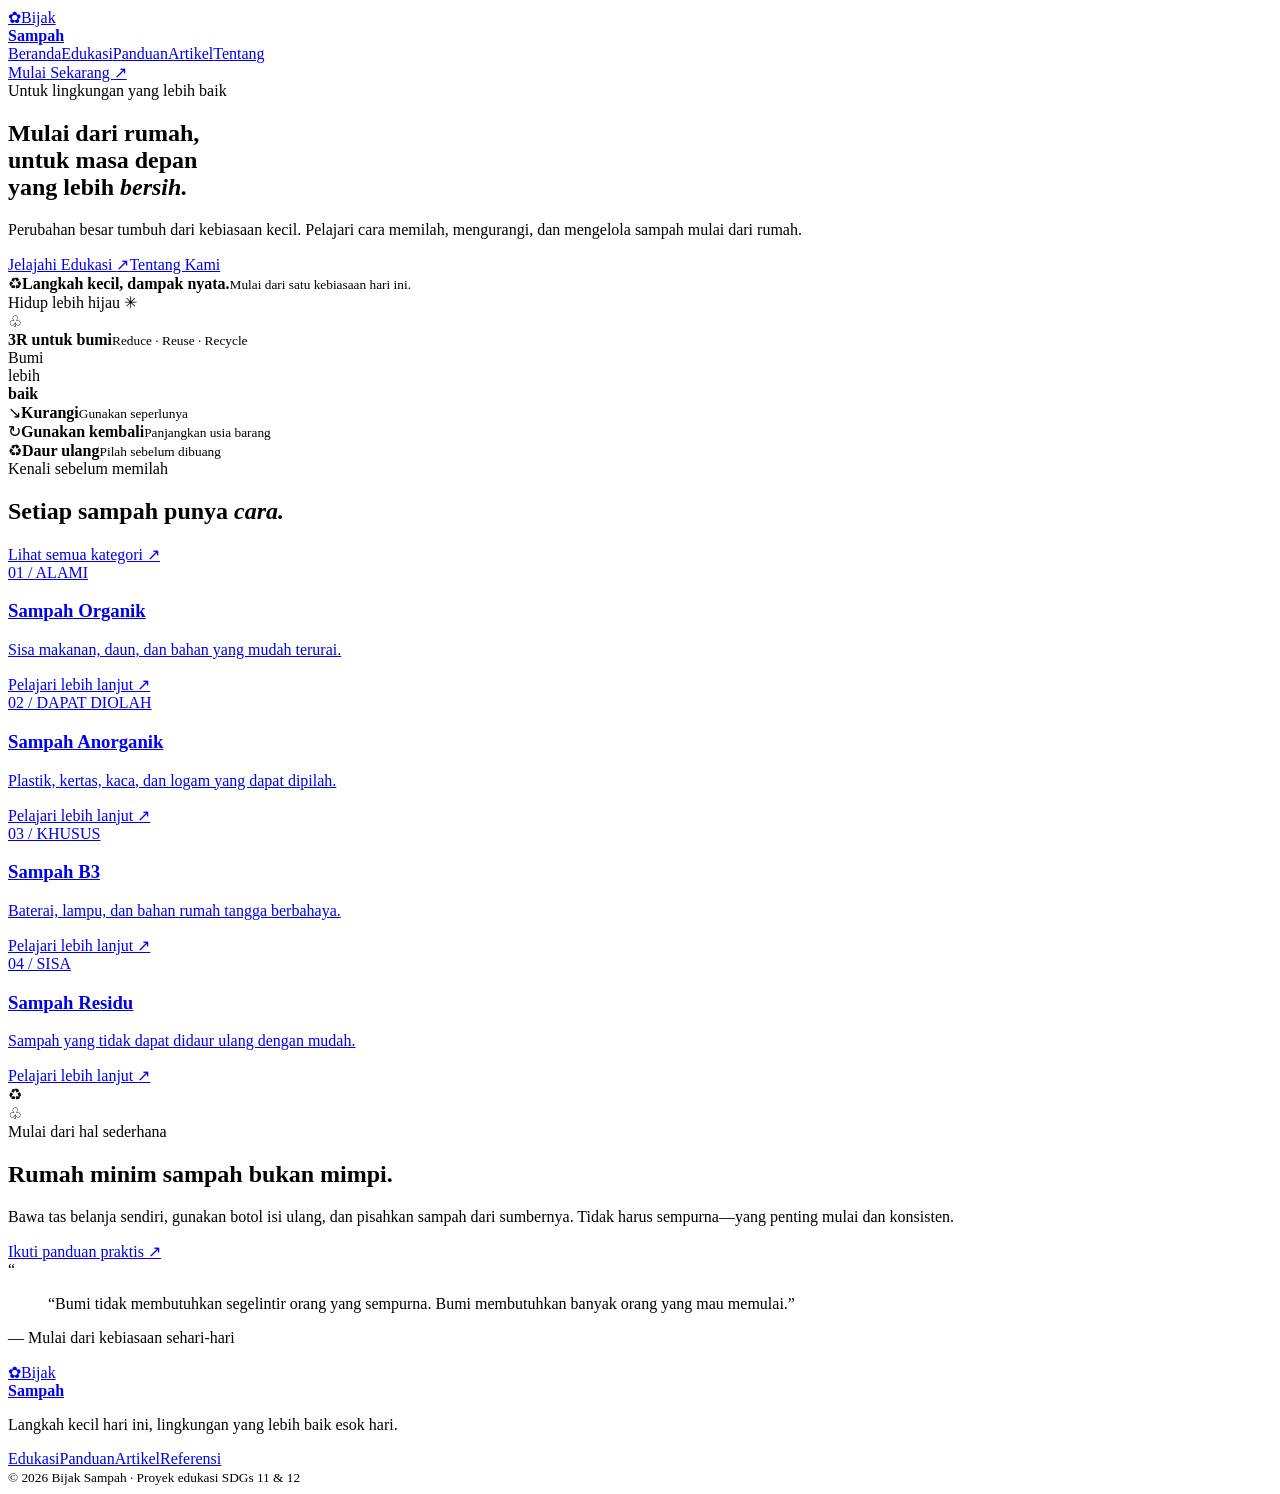
==== index.html @ ef58f40f "Add files via upload" ====
<!DOCTYPE html>
<html lang="id">
<head>
  <meta charset="UTF-8"><meta name="viewport" content="width=device-width, initial-scale=1.0">
  <meta name="description" content="Bijak Sampah — panduan sederhana untuk mengelola sampah dan hidup lebih berkelanjutan.">
  <title>Bijak Sampah — Mulai dari Rumah</title><link rel="stylesheet" href="css/style.css">
</head>
<body>
<header class="site-header"><a class="brand" href="index.html"><span class="brand-mark">✿</span><span>Bijak<br><b>Sampah</b></span></a>
<nav class="nav"><a class="active" href="index.html">Beranda</a><a href="edukasi.html">Edukasi</a><a href="panduan.html">Panduan</a><a href="artikel.html">Artikel</a><a href="tentang.html">Tentang</a></nav><a class="button button-small" href="panduan.html">Mulai Sekarang <span>↗</span></a></header>
<main>
<section class="hero home-hero">
  <div class="hero-copy"><span class="eyebrow"><span class="dot"></span> Untuk lingkungan yang lebih baik</span>
  <h1>Mulai dari rumah,<br>untuk masa depan<br>yang lebih <em>bersih.</em></h1>
  <p>Perubahan besar tumbuh dari kebiasaan kecil. Pelajari cara memilah, mengurangi, dan mengelola sampah mulai dari rumah.</p>
  <div class="actions"><a class="button" href="edukasi.html">Jelajahi Edukasi <span>↗</span></a><a class="button button-outline" href="tentang.html">Tentang Kami</a></div>
  <div class="hero-note"><span class="note-icon">♻</span><span><b>Langkah kecil, dampak nyata.</b><small>Mulai dari satu kebiasaan hari ini.</small></span></div></div>
  <div class="hero-visual"><div class="visual-label label-top">Hidup lebih hijau <span>✳</span></div><div class="photo photo-main" role="img" aria-label="Tanaman hijau tumbuh di taman"></div><div class="floating-card"><span class="mini-leaf">♧</span><div><b>3R untuk bumi</b><small>Reduce · Reuse · Recycle</small></div></div><div class="round-stamp">Bumi<br>lebih<br><b>baik</b></div></div>
</section>
<section class="stats-row"><div><span class="stat-icon">↘</span><span><b>Kurangi</b><small>Gunakan seperlunya</small></span></div><div><span class="stat-icon">↻</span><span><b>Gunakan kembali</b><small>Panjangkan usia barang</small></span></div><div><span class="stat-icon">♻</span><span><b>Daur ulang</b><small>Pilah sebelum dibuang</small></span></div></section>
<section class="section"><div class="section-head"><div><span class="eyebrow">Kenali sebelum memilah</span><h2>Setiap sampah punya <em>cara.</em></h2></div><a class="text-link" href="edukasi.html">Lihat semua kategori ↗</a></div>
<div class="category-grid">
<a class="category-card organic" href="edukasi.html#organik"><div class="category-image img-organic"></div><div class="category-body"><span class="pill">01 / ALAMI</span><h3>Sampah Organik</h3><p>Sisa makanan, daun, dan bahan yang mudah terurai.</p><span class="card-link">Pelajari lebih lanjut ↗</span></div></a>
<a class="category-card recycle" href="edukasi.html#anorganik"><div class="category-image img-recycle"></div><div class="category-body"><span class="pill">02 / DAPAT DIOLAH</span><h3>Sampah Anorganik</h3><p>Plastik, kertas, kaca, dan logam yang dapat dipilah.</p><span class="card-link">Pelajari lebih lanjut ↗</span></div></a>
<a class="category-card hazard" href="edukasi.html#b3"><div class="category-image img-hazard"></div><div class="category-body"><span class="pill">03 / KHUSUS</span><h3>Sampah B3</h3><p>Baterai, lampu, dan bahan rumah tangga berbahaya.</p><span class="card-link">Pelajari lebih lanjut ↗</span></div></a>
<a class="category-card residual" href="edukasi.html#residu"><div class="category-image img-residual"></div><div class="category-body"><span class="pill">04 / SISA</span><h3>Sampah Residu</h3><p>Sampah yang tidak dapat didaur ulang dengan mudah.</p><span class="card-link">Pelajari lebih lanjut ↗</span></div></a>
</div></section>
<section class="feature-band"><div class="feature-art"><div class="feature-orbit">♻</div><div class="feature-leaves">♧</div></div><div class="feature-copy"><span class="eyebrow">Mulai dari hal sederhana</span><h2>Rumah minim sampah bukan mimpi.</h2><p>Bawa tas belanja sendiri, gunakan botol isi ulang, dan pisahkan sampah dari sumbernya. Tidak harus sempurna—yang penting mulai dan konsisten.</p><a class="button" href="panduan.html">Ikuti panduan praktis <span>↗</span></a></div></section>
<section class="section quote-section"><span class="quote-mark">“</span><blockquote>“Bumi tidak membutuhkan segelintir orang yang sempurna. Bumi membutuhkan banyak orang yang mau memulai.”</blockquote><p>— Mulai dari kebiasaan sehari-hari</p></section>
</main>
<footer class="footer"><a class="brand" href="index.html"><span class="brand-mark">✿</span><span>Bijak<br><b>Sampah</b></span></a><p>Langkah kecil hari ini, lingkungan yang lebih baik esok hari.</p><div class="footer-links"><a href="edukasi.html">Edukasi</a><a href="panduan.html">Panduan</a><a href="artikel.html">Artikel</a><a href="tentang.html">Referensi</a></div><small>© 2026 Bijak Sampah · Proyek edukasi SDGs 11 & 12</small></footer>
</body></html>
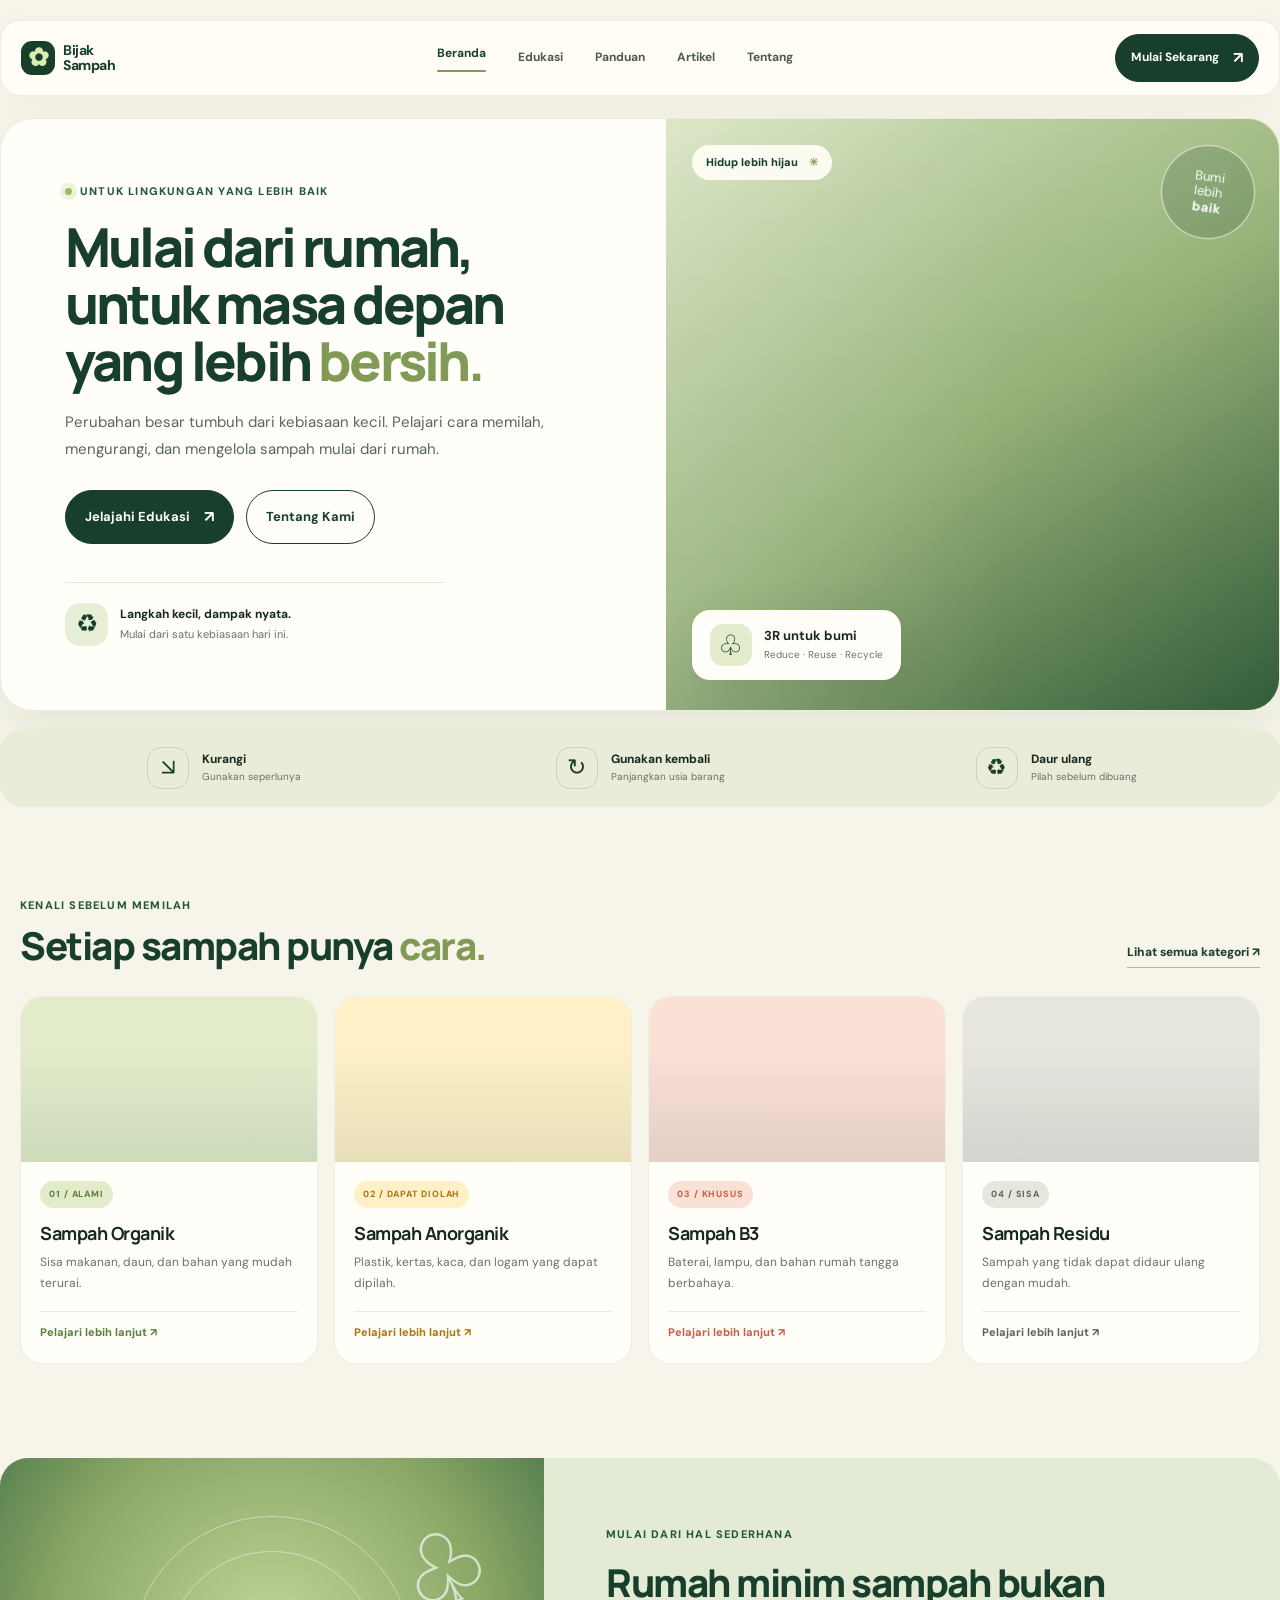
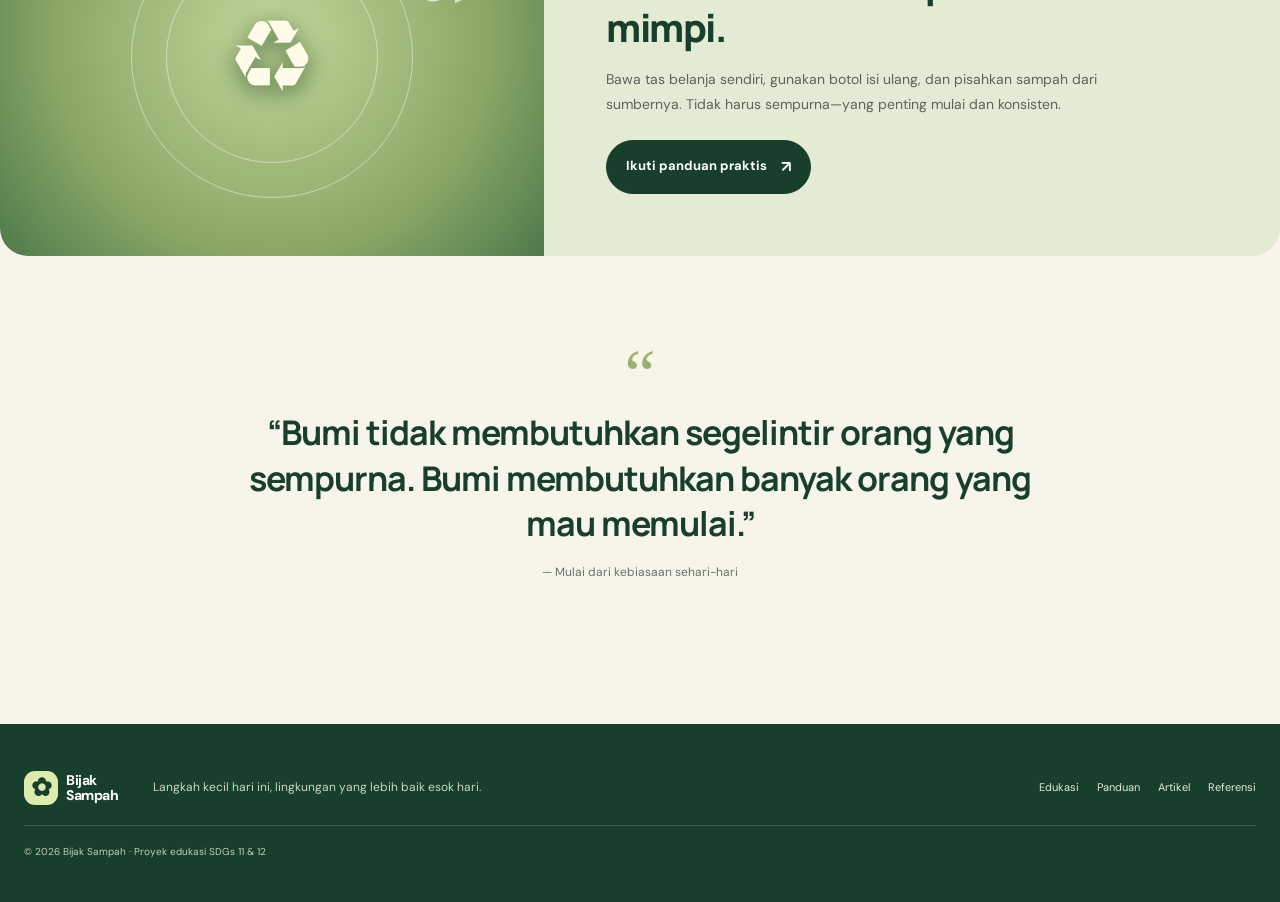
==== commit b7eea8f7: "Update index.html" ====
--- a/index.html
+++ b/index.html
@@ -1,32 +1,71 @@
 <!DOCTYPE html>
 <html lang="id">
 <head>
-  <meta charset="UTF-8"><meta name="viewport" content="width=device-width, initial-scale=1.0">
+  <meta charset="UTF-8">
+  <meta name="viewport" content="width=device-width, initial-scale=1.0">
   <meta name="description" content="Bijak Sampah — panduan sederhana untuk mengelola sampah dan hidup lebih berkelanjutan.">
-  <title>Bijak Sampah — Mulai dari Rumah</title><link rel="stylesheet" href="css/style.css">
+  <title>Bijak Sampah — Mulai dari Rumah</title>
+  <link rel="stylesheet" href="css/style.css">
 </head>
 <body>
-<header class="site-header"><a class="brand" href="index.html"><span class="brand-mark">✿</span><span>Bijak<br><b>Sampah</b></span></a>
-<nav class="nav"><a class="active" href="index.html">Beranda</a><a href="edukasi.html">Edukasi</a><a href="panduan.html">Panduan</a><a href="artikel.html">Artikel</a><a href="tentang.html">Tentang</a></nav><a class="button button-small" href="panduan.html">Mulai Sekarang <span>↗</span></a></header>
+<header class="site-header">
+  <a class="brand" href="index.html"><span class="brand-mark">✿</span><span>Bijak<br><b>Sampah</b></span></a>
+  <nav class="nav"><a class="active" href="index.html">Beranda</a><a href="edukasi.html">Edukasi</a><a href="panduan.html">Panduan</a><a href="artikel.html">Artikel</a><a href="tentang.html">Tentang</a></nav>
+  <a class="button button-small" href="panduan.html">Mulai Sekarang <span>↗</span></a>
+</header>
 <main>
 <section class="hero home-hero">
-  <div class="hero-copy"><span class="eyebrow"><span class="dot"></span> Untuk lingkungan yang lebih baik</span>
-  <h1>Mulai dari rumah,<br>untuk masa depan<br>yang lebih <em>bersih.</em></h1>
-  <p>Perubahan besar tumbuh dari kebiasaan kecil. Pelajari cara memilah, mengurangi, dan mengelola sampah mulai dari rumah.</p>
-  <div class="actions"><a class="button" href="edukasi.html">Jelajahi Edukasi <span>↗</span></a><a class="button button-outline" href="tentang.html">Tentang Kami</a></div>
-  <div class="hero-note"><span class="note-icon">♻</span><span><b>Langkah kecil, dampak nyata.</b><small>Mulai dari satu kebiasaan hari ini.</small></span></div></div>
-  <div class="hero-visual"><div class="visual-label label-top">Hidup lebih hijau <span>✳</span></div><div class="photo photo-main" role="img" aria-label="Tanaman hijau tumbuh di taman"></div><div class="floating-card"><span class="mini-leaf">♧</span><div><b>3R untuk bumi</b><small>Reduce · Reuse · Recycle</small></div></div><div class="round-stamp">Bumi<br>lebih<br><b>baik</b></div></div>
+  <div class="hero-copy">
+    <span class="eyebrow"><span class="dot"></span> Untuk lingkungan yang lebih baik</span>
+    <h1>Mulai dari rumah,<br>untuk masa depan<br>yang lebih <em>bersih.</em></h1>
+    <p>Perubahan besar tumbuh dari kebiasaan kecil. Pelajari cara memilah, mengurangi, dan mengelola sampah mulai dari rumah.</p>
+    <div class="actions"><a class="button" href="edukasi.html">Jelajahi Edukasi <span>↗</span></a><a class="button button-outline" href="tentang.html">Tentang Kami</a></div>
+    <div class="hero-note"><span class="note-icon">♻</span><span><b>Langkah kecil, dampak nyata.</b><small>Mulai dari satu kebiasaan hari ini.</small></span></div>
+  </div>
+  <div class="hero-visual">
+    <div class="visual-label label-top">Hidup lebih hijau <span>✳</span></div>
+    <div class="photo photo-main" role="img" aria-label="Tanaman hijau tumbuh di taman"></div>
+    <div class="floating-card"><span class="mini-leaf">♧</span><div><b>3R untuk bumi</b><small>Reduce · Reuse · Recycle</small></div></div>
+    <div class="round-stamp">Bumi<br>lebih<br><b>baik</b></div>
+  </div>
 </section>
-<section class="stats-row"><div><span class="stat-icon">↘</span><span><b>Kurangi</b><small>Gunakan seperlunya</small></span></div><div><span class="stat-icon">↻</span><span><b>Gunakan kembali</b><small>Panjangkan usia barang</small></span></div><div><span class="stat-icon">♻</span><span><b>Daur ulang</b><small>Pilah sebelum dibuang</small></span></div></section>
-<section class="section"><div class="section-head"><div><span class="eyebrow">Kenali sebelum memilah</span><h2>Setiap sampah punya <em>cara.</em></h2></div><a class="text-link" href="edukasi.html">Lihat semua kategori ↗</a></div>
-<div class="category-grid">
-<a class="category-card organic" href="edukasi.html#organik"><div class="category-image img-organic"></div><div class="category-body"><span class="pill">01 / ALAMI</span><h3>Sampah Organik</h3><p>Sisa makanan, daun, dan bahan yang mudah terurai.</p><span class="card-link">Pelajari lebih lanjut ↗</span></div></a>
-<a class="category-card recycle" href="edukasi.html#anorganik"><div class="category-image img-recycle"></div><div class="category-body"><span class="pill">02 / DAPAT DIOLAH</span><h3>Sampah Anorganik</h3><p>Plastik, kertas, kaca, dan logam yang dapat dipilah.</p><span class="card-link">Pelajari lebih lanjut ↗</span></div></a>
-<a class="category-card hazard" href="edukasi.html#b3"><div class="category-image img-hazard"></div><div class="category-body"><span class="pill">03 / KHUSUS</span><h3>Sampah B3</h3><p>Baterai, lampu, dan bahan rumah tangga berbahaya.</p><span class="card-link">Pelajari lebih lanjut ↗</span></div></a>
-<a class="category-card residual" href="edukasi.html#residu"><div class="category-image img-residual"></div><div class="category-body"><span class="pill">04 / SISA</span><h3>Sampah Residu</h3><p>Sampah yang tidak dapat didaur ulang dengan mudah.</p><span class="card-link">Pelajari lebih lanjut ↗</span></div></a>
-</div></section>
-<section class="feature-band"><div class="feature-art"><div class="feature-orbit">♻</div><div class="feature-leaves">♧</div></div><div class="feature-copy"><span class="eyebrow">Mulai dari hal sederhana</span><h2>Rumah minim sampah bukan mimpi.</h2><p>Bawa tas belanja sendiri, gunakan botol isi ulang, dan pisahkan sampah dari sumbernya. Tidak harus sempurna—yang penting mulai dan konsisten.</p><a class="button" href="panduan.html">Ikuti panduan praktis <span>↗</span></a></div></section>
-<section class="section quote-section"><span class="quote-mark">“</span><blockquote>“Bumi tidak membutuhkan segelintir orang yang sempurna. Bumi membutuhkan banyak orang yang mau memulai.”</blockquote><p>— Mulai dari kebiasaan sehari-hari</p></section>
+<section class="stats-row">
+  <div><span class="stat-icon">↘</span><span><b>Kurangi</b><small>Gunakan seperlunya</small></span></div>
+  <div><span class="stat-icon">↻</span><span><b>Gunakan kembali</b><small>Panjangkan usia barang</small></span></div>
+  <div><span class="stat-icon">♻</span><span><b>Daur ulang</b><small>Pilah sebelum dibuang</small></span></div>
+</section>
+<section class="section">
+  <div class="section-head">
+    <div><span class="eyebrow">Kenali sebelum memilah</span><h2>Setiap sampah punya <em>cara.</em></h2></div>
+    <a class="text-link" href="edukasi.html">Lihat semua kategori ↗</a>
+  </div>
+  <div class="category-grid">
+    <a class="category-card organic" href="edukasi.html#organik"><div class="category-image img-organic"></div><div class="category-body"><span class="pill">01 / ALAMI</span><h3>Sampah Organik</h3><p>Sisa makanan, daun, dan bahan yang mudah terurai.</p><span class="card-link">Pelajari lebih lanjut ↗</span></div></a>
+    <a class="category-card recycle" href="edukasi.html#anorganik"><div class="category-image img-recycle"></div><div class="category-body"><span class="pill">02 / DAPAT DIOLAH</span><h3>Sampah Anorganik</h3><p>Plastik, kertas, kaca, dan logam yang dapat dipilah.</p><span class="card-link">Pelajari lebih lanjut ↗</span></div></a>
+    <a class="category-card hazard" href="edukasi.html#b3"><div class="category-image img-hazard"></div><div class="category-body"><span class="pill">03 / KHUSUS</span><h3>Sampah B3</h3><p>Baterai, lampu, dan bahan rumah tangga berbahaya.</p><span class="card-link">Pelajari lebih lanjut ↗</span></div></a>
+    <a class="category-card residual" href="edukasi.html#residu"><div class="category-image img-residual"></div><div class="category-body"><span class="pill">04 / SISA</span><h3>Sampah Residu</h3><p>Sampah yang tidak dapat didaur ulang dengan mudah.</p><span class="card-link">Pelajari lebih lanjut ↗</span></div></a>
+  </div>
+</section>
+<section class="feature-band">
+  <div class="feature-art"><div class="feature-orbit">♻</div><div class="feature-leaves">♧</div></div>
+  <div class="feature-copy">
+    <span class="eyebrow">Mulai dari hal sederhana</span>
+    <h2>Rumah minim sampah bukan mimpi.</h2>
+    <p>Bawa tas belanja sendiri, gunakan botol isi ulang, dan pisahkan sampah dari sumbernya. Tidak harus sempurna—yang penting mulai dan konsisten.</p>
+    <a class="button" href="panduan.html">Ikuti panduan praktis <span>↗</span></a>
+  </div>
+</section>
+<section class="section quote-section">
+  <span class="quote-mark">“</span>
+  <blockquote>“Bumi tidak membutuhkan segelintir orang yang sempurna. Bumi membutuhkan banyak orang yang mau memulai.”</blockquote>
+  <p>— Mulai dari kebiasaan sehari-hari</p>
+</section>
 </main>
-<footer class="footer"><a class="brand" href="index.html"><span class="brand-mark">✿</span><span>Bijak<br><b>Sampah</b></span></a><p>Langkah kecil hari ini, lingkungan yang lebih baik esok hari.</p><div class="footer-links"><a href="edukasi.html">Edukasi</a><a href="panduan.html">Panduan</a><a href="artikel.html">Artikel</a><a href="tentang.html">Referensi</a></div><small>© 2026 Bijak Sampah · Proyek edukasi SDGs 11 & 12</small></footer>
-</body></html>+<footer class="footer">
+  <a class="brand" href="index.html"><span class="brand-mark">✿</span><span>Bijak<br><b>Sampah</b></span></a>
+  <p>Langkah kecil hari ini, lingkungan yang lebih baik esok hari.</p>
+  <div class="footer-links"><a href="edukasi.html">Edukasi</a><a href="panduan.html">Panduan</a><a href="artikel.html">Artikel</a><a href="tentang.html">Referensi</a></div>
+  <small>© 2026 Bijak Sampah · Proyek edukasi SDGs 11 & 12</small>
+</footer>
+</body>
+</html>
--- a/css/style.css
+++ b/css/style.css
@@ -0,0 +1,7 @@
+@import url('https://fonts.googleapis.com/css2?family=DM+Sans:wght@400;500;600;700&family=Manrope:wght@400;500;600;700;800&display=swap');
+:root{--forest:#173f2c;--forest2:#24583c;--leaf:#7e9d55;--lime:#d9e8ad;--cream:#f7f5e9;--paper:#fffef8;--ink:#17291f;--muted:#677269;--line:#e5e5d8;--coral:#e9896b;--gold:#efbd4d;--radius:24px;--shadow:0 18px 50px rgba(28,55,35,.08)}
+*{box-sizing:border-box}html{scroll-behavior:smooth}body{margin:0;background:var(--cream);color:var(--ink);font-family:'DM Sans',sans-serif;line-height:1.6}a{color:inherit;text-decoration:none}img{max-width:100%}.site-header{max-width:1320px;margin:20px auto 0;padding:13px 20px;background:rgba(255,254,248,.9);border:1px solid rgba(31,69,44,.08);border-radius:20px;display:flex;align-items:center;justify-content:space-between;gap:24px;box-shadow:0 8px 30px rgba(31,69,44,.04);position:relative;z-index:2}.brand{display:flex;align-items:center;gap:8px;color:var(--forest);font-size:14px;line-height:1.05;font-weight:700;letter-spacing:-.5px;flex-shrink:0}.brand b{font-weight:800}.brand-mark{width:34px;height:34px;display:grid;place-items:center;background:var(--forest);color:#dcecae;border-radius:11px;font-size:25px}.nav{display:flex;align-items:center;gap:clamp(12px,2.5vw,34px)}.nav a{font-size:12px;font-weight:700;color:#4b5b4f;transition:.2s}.nav a:hover,.nav a.active{color:var(--forest)}.nav a.active:after{content:'';display:block;height:2px;background:var(--leaf);margin-top:7px;border-radius:4px}.button{display:inline-flex;align-items:center;justify-content:center;gap:14px;background:var(--forest);color:white;border:1px solid var(--forest);padding:13px 19px;border-radius:999px;font-weight:700;font-size:13px;transition:transform .2s,background .2s;white-space:nowrap}.button:hover{transform:translateY(-2px);background:#2b6544}.button span{font-size:16px}.button-small{padding:10px 15px;font-size:12px}.button-outline{background:transparent;color:var(--forest)}.button-outline:hover{color:white}.hero,.page-hero,.section,.stats-row,.feature-band,.callout{max-width:1280px;margin-left:auto;margin-right:auto}.hero{margin-top:22px;display:grid;grid-template-columns:1.04fr .96fr;min-height:540px;background:var(--paper);border-radius:32px;overflow:hidden;box-shadow:var(--shadow);border:1px solid #ecebdc}.hero-copy{padding:clamp(32px,5vw,72px);display:flex;flex-direction:column;align-items:flex-start;justify-content:center}.eyebrow{display:inline-flex;align-items:center;gap:8px;font-size:11px;text-transform:uppercase;letter-spacing:1.2px;font-weight:800;color:var(--forest2);margin-bottom:18px}.dot{width:7px;height:7px;background:#9bbd65;border-radius:50%;box-shadow:0 0 0 5px #edf3db}.hero h1,.page-hero h1{font-family:Manrope,sans-serif;font-size:clamp(38px,4.2vw,64px);line-height:1.06;letter-spacing:-2.8px;margin:0 0 20px;color:var(--forest);font-weight:800}.hero h1 em,.page-hero h1 em,h2 em{font-style:normal;color:#819a55}.hero-copy>p,.page-hero p{font-size:15px;line-height:1.8;color:#59665b;max-width:500px;margin:0}.actions{display:flex;gap:12px;flex-wrap:wrap;margin-top:27px}.hero-note{display:flex;align-items:center;gap:12px;margin-top:38px;padding-top:20px;border-top:1px solid var(--line);width:100%;max-width:380px}.note-icon{display:grid;place-items:center;width:43px;height:43px;border-radius:15px;background:#e8efd7;color:var(--forest);font-size:25px}.hero-note b,.hero-note small{display:block}.hero-note b{font-size:12px}.hero-note small{font-size:11px;color:var(--muted);margin-top:2px}.hero-visual{position:relative;min-height:480px;overflow:hidden;background:linear-gradient(145deg,#dce8c6,#9db87c 52%,#355f3b)}.photo-main{position:absolute;inset:0;background:linear-gradient(180deg,rgba(24,62,39,.02),rgba(24,62,39,.1)),url('https://images.unsplash.com/photo-1441974231531-c6227db76b6e?auto=format&fit=crop&w=1400&q=85') center/cover}.hero-visual:after{content:'';position:absolute;inset:0;background:linear-gradient(90deg,rgba(247,245,233,.14),transparent 55%);pointer-events:none}.visual-label{position:absolute;top:26px;left:26px;z-index:1;background:rgba(255,254,248,.92);padding:9px 14px;border-radius:100px;font-size:11px;font-weight:800;color:var(--forest)}.visual-label span{color:#86a557;margin-left:8px}.floating-card{position:absolute;bottom:30px;left:26px;z-index:1;background:var(--paper);padding:14px 18px;border-radius:18px;display:flex;align-items:center;gap:12px;box-shadow:var(--shadow)}.mini-leaf{display:grid;place-items:center;width:42px;height:42px;border-radius:13px;background:#e3edce;font-size:28px;color:var(--forest)}.floating-card b,.floating-card small{display:block}.floating-card b{font-size:13px}.floating-card small{font-size:10px;color:var(--muted)}.round-stamp{position:absolute;z-index:1;right:24px;top:26px;width:94px;height:94px;display:grid;place-content:center;text-align:center;border:1px solid rgba(255,255,255,.7);border-radius:50%;color:white;font-size:13px;line-height:1.2;transform:rotate(8deg);background:rgba(23,63,44,.18);backdrop-filter:blur(6px)}.stats-row{display:grid;grid-template-columns:repeat(3,1fr);margin-top:18px;background:#e8ecd9;border-radius:22px;padding:18px 26px;gap:20px}.stats-row>div{display:flex;align-items:center;gap:13px;justify-content:center}.stat-icon{width:42px;height:42px;border:1px solid #c8d3b7;border-radius:14px;display:grid;place-items:center;color:var(--forest);font-size:23px}.stats-row b,.stats-row small{display:block}.stats-row b{font-size:12px}.stats-row small{font-size:10px;color:var(--muted)}.section{padding:84px 20px 12px}.section-head{display:flex;align-items:end;justify-content:space-between;gap:20px;margin-bottom:28px}.section-head .eyebrow{margin-bottom:10px}.section h2,.feature-copy h2,.callout h2{font-family:Manrope,sans-serif;font-size:clamp(28px,3vw,42px);letter-spacing:-1.5px;line-height:1.15;color:var(--forest);margin:0;font-weight:800}.text-link{font-size:12px;font-weight:800;color:var(--forest);border-bottom:1px solid #aab99a;padding-bottom:5px}.category-grid{display:grid;grid-template-columns:repeat(4,minmax(0,1fr));gap:16px}.category-card{border-radius:22px;overflow:hidden;border:1px solid rgba(30,58,38,.08);background:var(--paper);transition:transform .25s,box-shadow .25s;display:flex;flex-direction:column}.category-card:hover,.article-card:hover{transform:translateY(-5px);box-shadow:var(--shadow)}.organic{--tone:#e2eccb;--deep:#5d7f3e}.recycle{--tone:#fff0c8;--deep:#a97712}.hazard{--tone:#fbe0d6;--deep:#c65f47}.residual{--tone:#e6e6df;--deep:#5d655c}.category-image{height:165px;background-color:var(--tone);position:relative;overflow:hidden}.category-image:after{content:'';position:absolute;inset:0;background:linear-gradient(0deg,rgba(23,63,44,.1),transparent 70%)}.img-organic{background:var(--tone) url('https://images.unsplash.com/photo-1540420773420-3366772f4999?auto=format&fit=crop&w=700&q=80') center/cover}.img-recycle{background:var(--tone) url('https://images.unsplash.com/photo-1532996122724-e3c354a0b15b?auto=format&fit=crop&w=700&q=80') center/cover}.img-hazard{background:var(--tone) url('https://images.unsplash.com/photo-1605600659873-d808a13e4d9a?auto=format&fit=crop&w=700&q=80') center/cover}.img-residual{background:var(--tone) url('https://images.unsplash.com/photo-1604187351574-c75ca79f5807?auto=format&fit=crop&w=700&q=80') center/cover}.category-body{padding:19px 19px 21px;flex:1;display:flex;flex-direction:column;align-items:flex-start}.pill{font-size:9px;font-weight:800;letter-spacing:.9px;color:var(--deep);background:var(--tone);padding:6px 9px;border-radius:99px}.category-body h3{font-family:Manrope,sans-serif;font-size:18px;line-height:1.25;margin:14px 0 8px;letter-spacing:-.5px}.category-body p{font-size:12px;color:var(--muted);line-height:1.7;margin:0 0 18px}.card-link{margin-top:auto;font-size:11px;font-weight:800;color:var(--deep);padding-top:12px;border-top:1px solid rgba(30,58,38,.1);width:100%}.feature-band{margin-top:82px;display:grid;grid-template-columns:.85fr 1.15fr;min-height:310px;border-radius:28px;overflow:hidden;background:#e4ebd5}.feature-art{position:relative;overflow:hidden;background:radial-gradient(circle at 50% 45%,#c2d69b,#8aa766 62%,#4e794b)}.feature-art:before,.feature-art:after{content:'';position:absolute;border:1px solid rgba(255,255,255,.45);border-radius:50%;width:280px;height:280px;left:50%;top:50%;transform:translate(-50%,-50%)}.feature-art:after{width:210px;height:210px}.feature-orbit{position:absolute;z-index:1;left:50%;top:50%;transform:translate(-50%,-50%);font-size:100px;color:#fffbe8;text-shadow:0 6px 25px #466b3d}.feature-leaves{position:absolute;right:10%;top:8%;font-size:100px;color:rgba(255,255,255,.65);transform:rotate(-25deg)}.feature-copy{padding:clamp(30px,5vw,62px);align-self:center}.feature-copy p{font-size:14px;color:#586657;line-height:1.8;max-width:560px;margin:17px 0 23px}.quote-section{text-align:center;max-width:900px;padding-bottom:80px}.quote-mark{font-family:Georgia,serif;font-size:70px;color:#9ab26e;line-height:1}.quote-section blockquote{font-family:Manrope,sans-serif;font-size:clamp(23px,3vw,34px);font-weight:700;letter-spacing:-1px;line-height:1.35;color:var(--forest);margin:0 auto 16px;max-width:800px}.quote-section p{font-size:12px;color:var(--muted)}.footer{margin-top:50px;background:#173f2c;color:#f8f6e9;padding:42px max(24px,calc((100vw - 1240px)/2));display:grid;grid-template-columns:auto 1fr auto;align-items:center;gap:15px 35px}.footer .brand{color:#fff}.footer .brand-mark{background:#dcecae;color:var(--forest)}.footer p{font-size:12px;color:#cbd8c8}.footer-links{display:flex;gap:18px}.footer-links a{font-size:11px;color:#e3ebdd}.footer>small{grid-column:1/-1;border-top:1px solid rgba(255,255,255,.15);padding-top:18px;color:#c0cebf;font-size:10px}
+.page-hero{margin-top:22px;min-height:330px;padding:clamp(30px,5vw,64px);border-radius:30px;display:grid;grid-template-columns:1.2fr .8fr;align-items:center;gap:30px;background:var(--paper);overflow:hidden;box-shadow:var(--shadow);border:1px solid #ecebdc}.page-hero h1{font-size:clamp(36px,4vw,56px)}.page-hero p{max-width:620px}.page-hero-art{height:250px;border-radius:24px;position:relative;overflow:hidden;display:grid;place-items:center;background:linear-gradient(145deg,#dbe9c6,#a5c17f)}.page-hero-art:before,.page-hero-art:after{content:'';position:absolute;border:1px solid rgba(255,255,255,.65);width:230px;height:230px;border-radius:50%}.page-hero-art:after{width:170px;height:170px}.page-hero-art>span{position:absolute;bottom:18px;right:18px;font-size:12px;font-weight:800;color:var(--forest);text-align:right;line-height:1.4}.seedling,.jar,.earth-icon,.about-leaf{font-size:110px;line-height:1;color:var(--forest);text-shadow:0 8px 0 rgba(255,255,255,.2);z-index:1}.art-seedling{background:linear-gradient(145deg,#e9efce,#9ebc75)}.art-jar{background:linear-gradient(145deg,#f7e8bf,#b5c994)}.art-earth{background:linear-gradient(145deg,#d4e7d1,#79a57b)}.art-about{background:linear-gradient(145deg,#e8edcf,#a9c27e)}.section-tight{padding-top:45px}.filter-pills{display:flex;gap:8px;flex-wrap:wrap;margin-bottom:24px}.filter{border:1px solid #dfe4d5;border-radius:99px;padding:9px 15px;font-size:11px;font-weight:700;color:#536153;background:#fffdf6}.filter.active,.filter:hover{background:var(--forest);color:#fff;border-color:var(--forest)}.category-grid-large .category-image{height:185px}.category-grid-large .category-body h3{font-size:20px}.tip-box{margin-top:auto;padding:11px 12px;background:var(--tone);color:var(--deep);border-radius:12px;font-size:11px;line-height:1.5;width:100%}.callout{margin-top:65px;padding:27px 32px;display:flex;align-items:center;gap:20px;background:#e4ebd5;border-radius:23px}.callout-icon{width:50px;height:50px;border-radius:16px;background:#fffdf6;color:var(--forest);display:grid;place-items:center;font-size:25px;flex-shrink:0}.callout h2{font-size:23px}.callout p{font-size:12px;color:#647063;margin:5px 0 0}.callout .button{margin-left:auto}.steps-grid{display:grid;grid-template-columns:repeat(4,1fr);gap:16px}.step-card{position:relative;background:var(--paper);border:1px solid var(--line);border-radius:22px;padding:20px;min-height:280px;overflow:hidden}.step-number{font-size:11px;font-weight:800;color:#7c925d;letter-spacing:1px}.step-illustration{height:100px;display:grid;place-items:center;font-size:65px;margin:5px 0;color:var(--forest)}.step-bag{color:#cb9435}.step-jar{color:#71915b}.step-recycle{color:#3f7952}.step-plant{color:#829d54}.step-card h3{font-size:16px;line-height:1.3;margin:5px 0 8px}.step-card p{font-size:12px;line-height:1.7;color:var(--muted);margin:0 0 15px}.step-tag{font-size:10px;font-weight:700;color:var(--forest);background:#edf1e2;padding:7px 9px;border-radius:8px}.guide-band{margin-bottom:20px}.guide-art{background:radial-gradient(circle,#e3edca,#7d9f63)}.article-grid{display:grid;grid-template-columns:repeat(3,1fr);gap:18px}.article-card{background:var(--paper);border:1px solid var(--line);border-radius:22px;overflow:hidden;transition:.25s}.article-cover{height:220px;position:relative;display:flex;align-items:center;justify-content:center;overflow:hidden}.article-cover:before{content:'';position:absolute;inset:0;background-size:cover;background-position:center;opacity:.8;mix-blend-mode:multiply}.cover-food{background:#dce8bd}.cover-food:before{background-image:url('https://images.unsplash.com/photo-1547592180-85f173990554?auto=format&fit=crop&w=800&q=80')}.cover-plastic{background:#f4e1b6}.cover-plastic:before{background-image:url('https://images.unsplash.com/photo-1532996122724-e3c354a0b15b?auto=format&fit=crop&w=800&q=80')}.cover-community{background:#d4e5d0}.cover-community:before{background-image:url('https://images.unsplash.com/photo-1532996122724-e3c354a0b15b?auto=format&fit=crop&w=800&q=80')}.article-cover>span{position:absolute;top:16px;left:16px;background:rgba(255,254,248,.9);padding:7px 10px;border-radius:99px;font-size:10px;font-weight:800;color:var(--forest)}.cover-symbol{z-index:1;color:white;text-shadow:0 4px 20px rgba(0,0,0,.25);font-size:78px;opacity:.85}.article-content{padding:22px}.article-meta{font-size:9px;font-weight:800;letter-spacing:1px;color:#81915d}.article-content h3{font-family:Manrope,sans-serif;font-size:19px;line-height:1.35;letter-spacing:-.5px;margin:11px 0}.article-content p{font-size:12px;line-height:1.8;color:var(--muted);margin:0 0 18px}.section-intro{max-width:330px;color:var(--muted);font-size:12px}.team-grid{display:grid;grid-template-columns:repeat(4,1fr);gap:15px}.team-card{text-align:center;background:var(--paper);border:1px solid var(--line);border-radius:20px;padding:25px 15px}.avatar{width:78px;height:78px;margin:0 auto 15px;border-radius:50%;display:grid;place-items:center;font-family:Manrope,sans-serif;font-size:30px;font-weight:800;color:var(--forest);border:5px solid white;box-shadow:0 0 0 1px var(--line)}.avatar-a{background:#dce9c5}.avatar-b{background:#f6dfb2}.avatar-c{background:#f4d6cc}.avatar-d{background:#d7e4d8}.team-card h3{font-size:14px;margin:0 0 4px}.team-card p{font-size:11px;color:var(--muted);margin:0 0 12px}.team-card>span{display:inline-block;background:#edf1e2;color:var(--forest);font-size:10px;padding:6px 9px;border-radius:8px}.references{padding-top:45px;padding-bottom:50px}.reference-row{display:flex;align-items:center;gap:18px;padding:19px 4px;border-bottom:1px solid var(--line)}.reference-number{font-size:12px;color:#82965e;font-weight:800}.reference-row>span:nth-child(2){flex:1}.reference-row b,.reference-row small{display:block}.reference-row b{font-size:13px}.reference-row small{font-size:11px;color:var(--muted);margin-top:3px}.external{font-size:18px;color:var(--forest)}
+@media(max-width:1000px){.site-header{margin:12px 14px 0;gap:15px}.nav{gap:15px}.nav a{font-size:11px}.hero,.page-hero,.stats-row,.feature-band,.callout{margin-left:14px;margin-right:14px}.hero{min-height:470px}.hero-copy{padding:35px}.hero-visual{min-height:440px}.category-grid{grid-template-columns:repeat(2,minmax(0,1fr))}.steps-grid{grid-template-columns:repeat(2,1fr)}.category-image{height:190px}.footer{padding-left:25px;padding-right:25px}.team-grid{grid-template-columns:repeat(2,1fr)}}
+@media(max-width:680px){.site-header{border-radius:17px;padding:12px 14px;flex-wrap:wrap;gap:12px}.brand{font-size:12px}.brand-mark{width:30px;height:30px;font-size:22px}.nav{order:3;width:100%;justify-content:space-between;gap:8px;border-top:1px solid var(--line);padding-top:10px}.nav a{font-size:10px}.nav a.active:after{margin-top:4px}.button-small{font-size:10px;padding:9px 12px}.hero{grid-template-columns:1fr;margin-top:14px;border-radius:24px}.hero-copy{padding:30px 25px}.hero h1{font-size:43px;letter-spacing:-2px}.hero-copy>p{font-size:13px}.hero-visual{min-height:310px}.round-stamp{width:76px;height:76px;font-size:11px}.stats-row{grid-template-columns:1fr;gap:13px;padding:18px;margin-top:12px}.stats-row>div{justify-content:flex-start}.section{padding:58px 16px 0}.section-head{align-items:flex-start;flex-direction:column;gap:13px}.section h2,.feature-copy h2{font-size:31px}.category-grid,.category-grid-large,.article-grid{grid-template-columns:1fr}.category-image,.category-grid-large .category-image{height:210px}.category-body{padding:19px}.feature-band{grid-template-columns:1fr;margin-top:55px;border-radius:23px}.feature-art{min-height:210px}.feature-copy{padding:30px 25px}.quote-section{padding-bottom:45px}.quote-section blockquote{font-size:24px}.footer{grid-template-columns:1fr;gap:12px;margin-top:30px;padding:30px 22px}.footer-links{flex-wrap:wrap}.footer>small{grid-column:auto}.page-hero{grid-template-columns:1fr;margin:14px;border-radius:24px;padding:30px 24px;gap:22px}.page-hero h1{font-size:39px;letter-spacing:-2px}.page-hero p{font-size:13px}.page-hero-art{height:210px}.section-tight{padding-top:28px}.callout{margin:42px 14px 0;padding:22px;align-items:flex-start;flex-wrap:wrap}.callout h2{font-size:21px}.callout .button{margin-left:0}.steps-grid{grid-template-columns:1fr}.step-card{min-height:unset}.step-illustration{height:80px}.article-cover{height:230px}.team-grid{grid-template-columns:repeat(2,minmax(0,1fr));gap:10px}.team-card{padding:18px 9px}.avatar{width:64px;height:64px;font-size:24px}.team-card h3{font-size:12px}.team-card>span{font-size:9px}.reference-row{gap:12px}.reference-row b{font-size:12px}.reference-row small{font-size:10px}}
+@media(prefers-reduced-motion:reduce){html{scroll-behavior:auto}*,*:before,*:after{transition:none!important}}
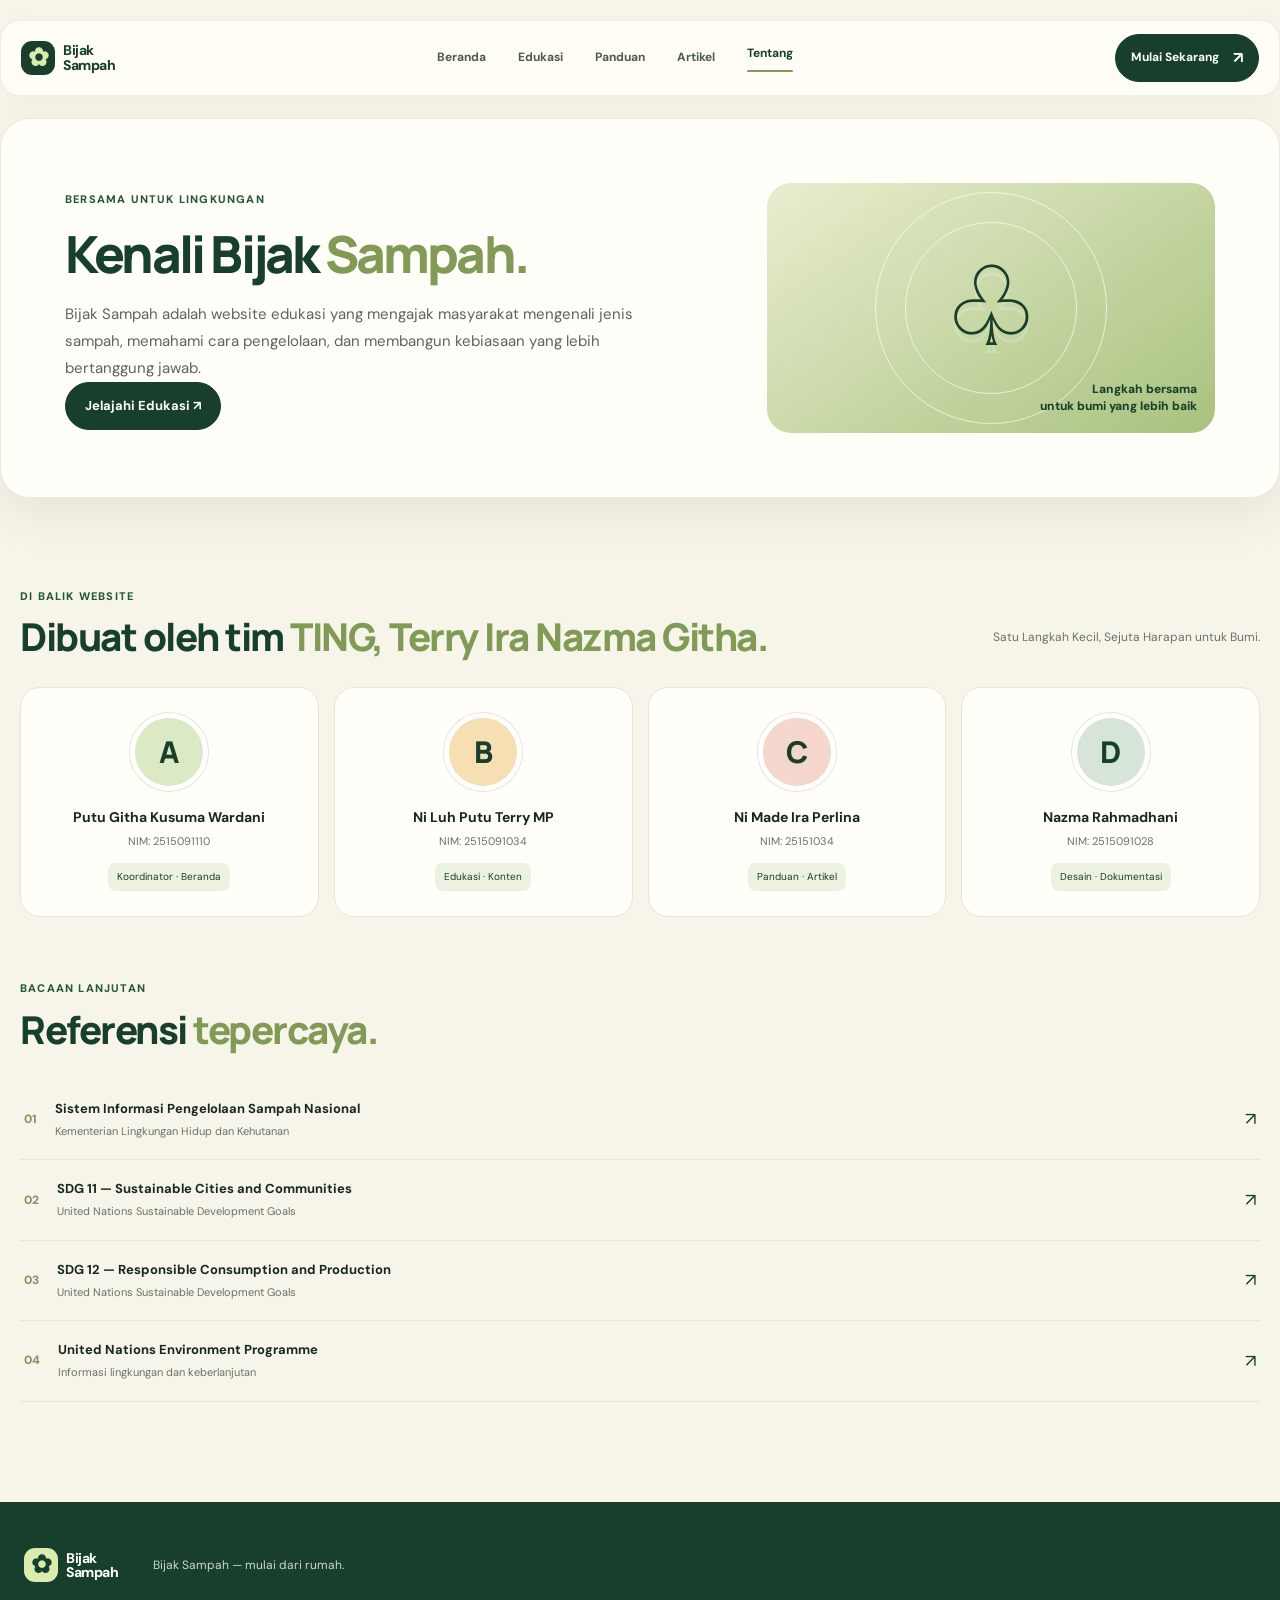
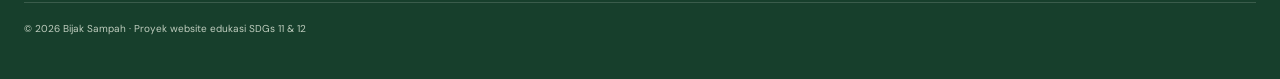
==== commit 19609a9d: "Update index.html" ====
--- a/index.html
+++ b/index.html
@@ -1,71 +1,152 @@
 <!DOCTYPE html>
 <html lang="id">
+
 <head>
   <meta charset="UTF-8">
   <meta name="viewport" content="width=device-width, initial-scale=1.0">
-  <meta name="description" content="Bijak Sampah — panduan sederhana untuk mengelola sampah dan hidup lebih berkelanjutan.">
-  <title>Bijak Sampah — Mulai dari Rumah</title>
+  <title>Tentang — Bijak Sampah</title>
   <link rel="stylesheet" href="css/style.css">
 </head>
+
 <body>
-<header class="site-header">
-  <a class="brand" href="index.html"><span class="brand-mark">✿</span><span>Bijak<br><b>Sampah</b></span></a>
-  <nav class="nav"><a class="active" href="index.html">Beranda</a><a href="edukasi.html">Edukasi</a><a href="panduan.html">Panduan</a><a href="artikel.html">Artikel</a><a href="tentang.html">Tentang</a></nav>
-  <a class="button button-small" href="panduan.html">Mulai Sekarang <span>↗</span></a>
-</header>
-<main>
-<section class="hero home-hero">
-  <div class="hero-copy">
-    <span class="eyebrow"><span class="dot"></span> Untuk lingkungan yang lebih baik</span>
-    <h1>Mulai dari rumah,<br>untuk masa depan<br>yang lebih <em>bersih.</em></h1>
-    <p>Perubahan besar tumbuh dari kebiasaan kecil. Pelajari cara memilah, mengurangi, dan mengelola sampah mulai dari rumah.</p>
-    <div class="actions"><a class="button" href="edukasi.html">Jelajahi Edukasi <span>↗</span></a><a class="button button-outline" href="tentang.html">Tentang Kami</a></div>
-    <div class="hero-note"><span class="note-icon">♻</span><span><b>Langkah kecil, dampak nyata.</b><small>Mulai dari satu kebiasaan hari ini.</small></span></div>
-  </div>
-  <div class="hero-visual">
-    <div class="visual-label label-top">Hidup lebih hijau <span>✳</span></div>
-    <div class="photo photo-main" role="img" aria-label="Tanaman hijau tumbuh di taman"></div>
-    <div class="floating-card"><span class="mini-leaf">♧</span><div><b>3R untuk bumi</b><small>Reduce · Reuse · Recycle</small></div></div>
-    <div class="round-stamp">Bumi<br>lebih<br><b>baik</b></div>
-  </div>
-</section>
-<section class="stats-row">
-  <div><span class="stat-icon">↘</span><span><b>Kurangi</b><small>Gunakan seperlunya</small></span></div>
-  <div><span class="stat-icon">↻</span><span><b>Gunakan kembali</b><small>Panjangkan usia barang</small></span></div>
-  <div><span class="stat-icon">♻</span><span><b>Daur ulang</b><small>Pilah sebelum dibuang</small></span></div>
-</section>
-<section class="section">
-  <div class="section-head">
-    <div><span class="eyebrow">Kenali sebelum memilah</span><h2>Setiap sampah punya <em>cara.</em></h2></div>
-    <a class="text-link" href="edukasi.html">Lihat semua kategori ↗</a>
-  </div>
-  <div class="category-grid">
-    <a class="category-card organic" href="edukasi.html#organik"><div class="category-image img-organic"></div><div class="category-body"><span class="pill">01 / ALAMI</span><h3>Sampah Organik</h3><p>Sisa makanan, daun, dan bahan yang mudah terurai.</p><span class="card-link">Pelajari lebih lanjut ↗</span></div></a>
-    <a class="category-card recycle" href="edukasi.html#anorganik"><div class="category-image img-recycle"></div><div class="category-body"><span class="pill">02 / DAPAT DIOLAH</span><h3>Sampah Anorganik</h3><p>Plastik, kertas, kaca, dan logam yang dapat dipilah.</p><span class="card-link">Pelajari lebih lanjut ↗</span></div></a>
-    <a class="category-card hazard" href="edukasi.html#b3"><div class="category-image img-hazard"></div><div class="category-body"><span class="pill">03 / KHUSUS</span><h3>Sampah B3</h3><p>Baterai, lampu, dan bahan rumah tangga berbahaya.</p><span class="card-link">Pelajari lebih lanjut ↗</span></div></a>
-    <a class="category-card residual" href="edukasi.html#residu"><div class="category-image img-residual"></div><div class="category-body"><span class="pill">04 / SISA</span><h3>Sampah Residu</h3><p>Sampah yang tidak dapat didaur ulang dengan mudah.</p><span class="card-link">Pelajari lebih lanjut ↗</span></div></a>
-  </div>
-</section>
-<section class="feature-band">
-  <div class="feature-art"><div class="feature-orbit">♻</div><div class="feature-leaves">♧</div></div>
-  <div class="feature-copy">
-    <span class="eyebrow">Mulai dari hal sederhana</span>
-    <h2>Rumah minim sampah bukan mimpi.</h2>
-    <p>Bawa tas belanja sendiri, gunakan botol isi ulang, dan pisahkan sampah dari sumbernya. Tidak harus sempurna—yang penting mulai dan konsisten.</p>
-    <a class="button" href="panduan.html">Ikuti panduan praktis <span>↗</span></a>
-  </div>
-</section>
-<section class="section quote-section">
-  <span class="quote-mark">“</span>
-  <blockquote>“Bumi tidak membutuhkan segelintir orang yang sempurna. Bumi membutuhkan banyak orang yang mau memulai.”</blockquote>
-  <p>— Mulai dari kebiasaan sehari-hari</p>
-</section>
-</main>
-<footer class="footer">
-  <a class="brand" href="index.html"><span class="brand-mark">✿</span><span>Bijak<br><b>Sampah</b></span></a>
-  <p>Langkah kecil hari ini, lingkungan yang lebih baik esok hari.</p>
-  <div class="footer-links"><a href="edukasi.html">Edukasi</a><a href="panduan.html">Panduan</a><a href="artikel.html">Artikel</a><a href="tentang.html">Referensi</a></div>
-  <small>© 2026 Bijak Sampah · Proyek edukasi SDGs 11 & 12</small>
-</footer>
+
+  <!-- Header -->
+  <header class="site-header">
+    <a class="brand" href="index.html">
+      <span class="brand-mark">✿</span>
+      <span>Bijak<br><b>Sampah</b></span>
+    </a>
+
+    <nav class="nav">
+      <a href="index.html">Beranda</a>
+      <a href="edukasi.html">Edukasi</a>
+      <a href="panduan.html">Panduan</a>
+      <a href="artikel.html">Artikel</a>
+      <a class="active" href="tentang.html">Tentang</a>
+    </nav>
+
+    <a class="button button-small" href="panduan.html">Mulai Sekarang <span>↗</span></a>
+  </header>
+
+  <main>
+
+    <!-- Hero -->
+    <section class="page-hero about-hero">
+      <div>
+        <span class="eyebrow">Bersama untuk lingkungan</span>
+        <h1>Kenali Bijak <em>Sampah.</em></h1>
+        <p>
+          Bijak Sampah adalah website edukasi yang mengajak masyarakat mengenali jenis sampah,
+          memahami cara pengelolaan, dan membangun kebiasaan yang lebih bertanggung jawab.
+        </p>
+        <a class="button" href="edukasi.html">Jelajahi Edukasi ↗</a>
+      </div>
+
+      <div class="page-hero-art art-about">
+        <div class="about-leaf">♧</div>
+        <span>Langkah bersama<br>untuk bumi yang lebih baik</span>
+      </div>
+    </section>
+
+    <!-- Tim -->
+    <section class="section">
+      <div class="section-head">
+        <div>
+          <span class="eyebrow">Di balik website</span>
+          <h2>Dibuat oleh tim <em>TING, Terry Ira Nazma Githa.</em></h2>
+        </div>
+        <p class="section-intro">Satu Langkah Kecil, Sejuta Harapan untuk Bumi.</p>
+      </div>
+
+      <div class="team-grid">
+        <div class="team-card">
+          <div class="avatar avatar-a">A</div>
+          <h3>Putu Githa Kusuma Wardani</h3>
+          <p>NIM: 2515091110</p>
+          <span>Koordinator · Beranda</span>
+        </div>
+
+        <div class="team-card">
+          <div class="avatar avatar-b">B</div>
+          <h3>Ni Luh Putu Terry MP</h3>
+          <p>NIM: 2515091034</p>
+          <span>Edukasi · Konten</span>
+        </div>
+
+        <div class="team-card">
+          <div class="avatar avatar-c">C</div>
+          <h3>Ni Made Ira Perlina</h3>
+          <p>NIM: 25151034</p>
+          <span>Panduan · Artikel</span>
+        </div>
+
+        <div class="team-card">
+          <div class="avatar avatar-d">D</div>
+          <h3>Nazma Rahmadhani</h3>
+          <p>NIM: 2515091028</p>
+          <span>Desain · Dokumentasi</span>
+        </div>
+      </div>
+    </section>
+
+    <!-- Referensi -->
+    <section class="section references">
+      <div class="section-head">
+        <div>
+          <span class="eyebrow">Bacaan lanjutan</span>
+          <h2>Referensi <em>tepercaya.</em></h2>
+        </div>
+      </div>
+
+      <a class="reference-row" href="https://sipsn.menlhk.go.id/sipsn/" target="_blank" rel="noopener">
+        <span class="reference-number">01</span>
+        <span>
+          <b>Sistem Informasi Pengelolaan Sampah Nasional</b>
+          <small>Kementerian Lingkungan Hidup dan Kehutanan</small>
+        </span>
+        <span class="external">↗</span>
+      </a>
+
+      <a class="reference-row" href="https://sdgs.un.org/goals/goal11" target="_blank" rel="noopener">
+        <span class="reference-number">02</span>
+        <span>
+          <b>SDG 11 — Sustainable Cities and Communities</b>
+          <small>United Nations Sustainable Development Goals</small>
+        </span>
+        <span class="external">↗</span>
+      </a>
+
+      <a class="reference-row" href="https://sdgs.un.org/goals/goal12" target="_blank" rel="noopener">
+        <span class="reference-number">03</span>
+        <span>
+          <b>SDG 12 — Responsible Consumption and Production</b>
+          <small>United Nations Sustainable Development Goals</small>
+        </span>
+        <span class="external">↗</span>
+      </a>
+
+      <a class="reference-row" href="https://www.unep.org/" target="_blank" rel="noopener">
+        <span class="reference-number">04</span>
+        <span>
+          <b>United Nations Environment Programme</b>
+          <small>Informasi lingkungan dan keberlanjutan</small>
+        </span>
+        <span class="external">↗</span>
+      </a>
+    </section>
+
+  </main>
+
+  <!-- Footer -->
+  <footer class="footer">
+    <a class="brand" href="index.html">
+      <span class="brand-mark">✿</span>
+      <span>Bijak<br><b>Sampah</b></span>
+    </a>
+    <p>Bijak Sampah — mulai dari rumah.</p>
+    <small>© 2026 Bijak Sampah · Proyek website edukasi SDGs 11 &amp; 12</small>
+  </footer>
+
 </body>
+
 </html>
--- a/css/style.css
+++ b/css/style.css
@@ -1,7 +1,240 @@
 @import url('https://fonts.googleapis.com/css2?family=DM+Sans:wght@400;500;600;700&family=Manrope:wght@400;500;600;700;800&display=swap');
-:root{--forest:#173f2c;--forest2:#24583c;--leaf:#7e9d55;--lime:#d9e8ad;--cream:#f7f5e9;--paper:#fffef8;--ink:#17291f;--muted:#677269;--line:#e5e5d8;--coral:#e9896b;--gold:#efbd4d;--radius:24px;--shadow:0 18px 50px rgba(28,55,35,.08)}
-*{box-sizing:border-box}html{scroll-behavior:smooth}body{margin:0;background:var(--cream);color:var(--ink);font-family:'DM Sans',sans-serif;line-height:1.6}a{color:inherit;text-decoration:none}img{max-width:100%}.site-header{max-width:1320px;margin:20px auto 0;padding:13px 20px;background:rgba(255,254,248,.9);border:1px solid rgba(31,69,44,.08);border-radius:20px;display:flex;align-items:center;justify-content:space-between;gap:24px;box-shadow:0 8px 30px rgba(31,69,44,.04);position:relative;z-index:2}.brand{display:flex;align-items:center;gap:8px;color:var(--forest);font-size:14px;line-height:1.05;font-weight:700;letter-spacing:-.5px;flex-shrink:0}.brand b{font-weight:800}.brand-mark{width:34px;height:34px;display:grid;place-items:center;background:var(--forest);color:#dcecae;border-radius:11px;font-size:25px}.nav{display:flex;align-items:center;gap:clamp(12px,2.5vw,34px)}.nav a{font-size:12px;font-weight:700;color:#4b5b4f;transition:.2s}.nav a:hover,.nav a.active{color:var(--forest)}.nav a.active:after{content:'';display:block;height:2px;background:var(--leaf);margin-top:7px;border-radius:4px}.button{display:inline-flex;align-items:center;justify-content:center;gap:14px;background:var(--forest);color:white;border:1px solid var(--forest);padding:13px 19px;border-radius:999px;font-weight:700;font-size:13px;transition:transform .2s,background .2s;white-space:nowrap}.button:hover{transform:translateY(-2px);background:#2b6544}.button span{font-size:16px}.button-small{padding:10px 15px;font-size:12px}.button-outline{background:transparent;color:var(--forest)}.button-outline:hover{color:white}.hero,.page-hero,.section,.stats-row,.feature-band,.callout{max-width:1280px;margin-left:auto;margin-right:auto}.hero{margin-top:22px;display:grid;grid-template-columns:1.04fr .96fr;min-height:540px;background:var(--paper);border-radius:32px;overflow:hidden;box-shadow:var(--shadow);border:1px solid #ecebdc}.hero-copy{padding:clamp(32px,5vw,72px);display:flex;flex-direction:column;align-items:flex-start;justify-content:center}.eyebrow{display:inline-flex;align-items:center;gap:8px;font-size:11px;text-transform:uppercase;letter-spacing:1.2px;font-weight:800;color:var(--forest2);margin-bottom:18px}.dot{width:7px;height:7px;background:#9bbd65;border-radius:50%;box-shadow:0 0 0 5px #edf3db}.hero h1,.page-hero h1{font-family:Manrope,sans-serif;font-size:clamp(38px,4.2vw,64px);line-height:1.06;letter-spacing:-2.8px;margin:0 0 20px;color:var(--forest);font-weight:800}.hero h1 em,.page-hero h1 em,h2 em{font-style:normal;color:#819a55}.hero-copy>p,.page-hero p{font-size:15px;line-height:1.8;color:#59665b;max-width:500px;margin:0}.actions{display:flex;gap:12px;flex-wrap:wrap;margin-top:27px}.hero-note{display:flex;align-items:center;gap:12px;margin-top:38px;padding-top:20px;border-top:1px solid var(--line);width:100%;max-width:380px}.note-icon{display:grid;place-items:center;width:43px;height:43px;border-radius:15px;background:#e8efd7;color:var(--forest);font-size:25px}.hero-note b,.hero-note small{display:block}.hero-note b{font-size:12px}.hero-note small{font-size:11px;color:var(--muted);margin-top:2px}.hero-visual{position:relative;min-height:480px;overflow:hidden;background:linear-gradient(145deg,#dce8c6,#9db87c 52%,#355f3b)}.photo-main{position:absolute;inset:0;background:linear-gradient(180deg,rgba(24,62,39,.02),rgba(24,62,39,.1)),url('https://images.unsplash.com/photo-1441974231531-c6227db76b6e?auto=format&fit=crop&w=1400&q=85') center/cover}.hero-visual:after{content:'';position:absolute;inset:0;background:linear-gradient(90deg,rgba(247,245,233,.14),transparent 55%);pointer-events:none}.visual-label{position:absolute;top:26px;left:26px;z-index:1;background:rgba(255,254,248,.92);padding:9px 14px;border-radius:100px;font-size:11px;font-weight:800;color:var(--forest)}.visual-label span{color:#86a557;margin-left:8px}.floating-card{position:absolute;bottom:30px;left:26px;z-index:1;background:var(--paper);padding:14px 18px;border-radius:18px;display:flex;align-items:center;gap:12px;box-shadow:var(--shadow)}.mini-leaf{display:grid;place-items:center;width:42px;height:42px;border-radius:13px;background:#e3edce;font-size:28px;color:var(--forest)}.floating-card b,.floating-card small{display:block}.floating-card b{font-size:13px}.floating-card small{font-size:10px;color:var(--muted)}.round-stamp{position:absolute;z-index:1;right:24px;top:26px;width:94px;height:94px;display:grid;place-content:center;text-align:center;border:1px solid rgba(255,255,255,.7);border-radius:50%;color:white;font-size:13px;line-height:1.2;transform:rotate(8deg);background:rgba(23,63,44,.18);backdrop-filter:blur(6px)}.stats-row{display:grid;grid-template-columns:repeat(3,1fr);margin-top:18px;background:#e8ecd9;border-radius:22px;padding:18px 26px;gap:20px}.stats-row>div{display:flex;align-items:center;gap:13px;justify-content:center}.stat-icon{width:42px;height:42px;border:1px solid #c8d3b7;border-radius:14px;display:grid;place-items:center;color:var(--forest);font-size:23px}.stats-row b,.stats-row small{display:block}.stats-row b{font-size:12px}.stats-row small{font-size:10px;color:var(--muted)}.section{padding:84px 20px 12px}.section-head{display:flex;align-items:end;justify-content:space-between;gap:20px;margin-bottom:28px}.section-head .eyebrow{margin-bottom:10px}.section h2,.feature-copy h2,.callout h2{font-family:Manrope,sans-serif;font-size:clamp(28px,3vw,42px);letter-spacing:-1.5px;line-height:1.15;color:var(--forest);margin:0;font-weight:800}.text-link{font-size:12px;font-weight:800;color:var(--forest);border-bottom:1px solid #aab99a;padding-bottom:5px}.category-grid{display:grid;grid-template-columns:repeat(4,minmax(0,1fr));gap:16px}.category-card{border-radius:22px;overflow:hidden;border:1px solid rgba(30,58,38,.08);background:var(--paper);transition:transform .25s,box-shadow .25s;display:flex;flex-direction:column}.category-card:hover,.article-card:hover{transform:translateY(-5px);box-shadow:var(--shadow)}.organic{--tone:#e2eccb;--deep:#5d7f3e}.recycle{--tone:#fff0c8;--deep:#a97712}.hazard{--tone:#fbe0d6;--deep:#c65f47}.residual{--tone:#e6e6df;--deep:#5d655c}.category-image{height:165px;background-color:var(--tone);position:relative;overflow:hidden}.category-image:after{content:'';position:absolute;inset:0;background:linear-gradient(0deg,rgba(23,63,44,.1),transparent 70%)}.img-organic{background:var(--tone) url('https://images.unsplash.com/photo-1540420773420-3366772f4999?auto=format&fit=crop&w=700&q=80') center/cover}.img-recycle{background:var(--tone) url('https://images.unsplash.com/photo-1532996122724-e3c354a0b15b?auto=format&fit=crop&w=700&q=80') center/cover}.img-hazard{background:var(--tone) url('https://images.unsplash.com/photo-1605600659873-d808a13e4d9a?auto=format&fit=crop&w=700&q=80') center/cover}.img-residual{background:var(--tone) url('https://images.unsplash.com/photo-1604187351574-c75ca79f5807?auto=format&fit=crop&w=700&q=80') center/cover}.category-body{padding:19px 19px 21px;flex:1;display:flex;flex-direction:column;align-items:flex-start}.pill{font-size:9px;font-weight:800;letter-spacing:.9px;color:var(--deep);background:var(--tone);padding:6px 9px;border-radius:99px}.category-body h3{font-family:Manrope,sans-serif;font-size:18px;line-height:1.25;margin:14px 0 8px;letter-spacing:-.5px}.category-body p{font-size:12px;color:var(--muted);line-height:1.7;margin:0 0 18px}.card-link{margin-top:auto;font-size:11px;font-weight:800;color:var(--deep);padding-top:12px;border-top:1px solid rgba(30,58,38,.1);width:100%}.feature-band{margin-top:82px;display:grid;grid-template-columns:.85fr 1.15fr;min-height:310px;border-radius:28px;overflow:hidden;background:#e4ebd5}.feature-art{position:relative;overflow:hidden;background:radial-gradient(circle at 50% 45%,#c2d69b,#8aa766 62%,#4e794b)}.feature-art:before,.feature-art:after{content:'';position:absolute;border:1px solid rgba(255,255,255,.45);border-radius:50%;width:280px;height:280px;left:50%;top:50%;transform:translate(-50%,-50%)}.feature-art:after{width:210px;height:210px}.feature-orbit{position:absolute;z-index:1;left:50%;top:50%;transform:translate(-50%,-50%);font-size:100px;color:#fffbe8;text-shadow:0 6px 25px #466b3d}.feature-leaves{position:absolute;right:10%;top:8%;font-size:100px;color:rgba(255,255,255,.65);transform:rotate(-25deg)}.feature-copy{padding:clamp(30px,5vw,62px);align-self:center}.feature-copy p{font-size:14px;color:#586657;line-height:1.8;max-width:560px;margin:17px 0 23px}.quote-section{text-align:center;max-width:900px;padding-bottom:80px}.quote-mark{font-family:Georgia,serif;font-size:70px;color:#9ab26e;line-height:1}.quote-section blockquote{font-family:Manrope,sans-serif;font-size:clamp(23px,3vw,34px);font-weight:700;letter-spacing:-1px;line-height:1.35;color:var(--forest);margin:0 auto 16px;max-width:800px}.quote-section p{font-size:12px;color:var(--muted)}.footer{margin-top:50px;background:#173f2c;color:#f8f6e9;padding:42px max(24px,calc((100vw - 1240px)/2));display:grid;grid-template-columns:auto 1fr auto;align-items:center;gap:15px 35px}.footer .brand{color:#fff}.footer .brand-mark{background:#dcecae;color:var(--forest)}.footer p{font-size:12px;color:#cbd8c8}.footer-links{display:flex;gap:18px}.footer-links a{font-size:11px;color:#e3ebdd}.footer>small{grid-column:1/-1;border-top:1px solid rgba(255,255,255,.15);padding-top:18px;color:#c0cebf;font-size:10px}
-.page-hero{margin-top:22px;min-height:330px;padding:clamp(30px,5vw,64px);border-radius:30px;display:grid;grid-template-columns:1.2fr .8fr;align-items:center;gap:30px;background:var(--paper);overflow:hidden;box-shadow:var(--shadow);border:1px solid #ecebdc}.page-hero h1{font-size:clamp(36px,4vw,56px)}.page-hero p{max-width:620px}.page-hero-art{height:250px;border-radius:24px;position:relative;overflow:hidden;display:grid;place-items:center;background:linear-gradient(145deg,#dbe9c6,#a5c17f)}.page-hero-art:before,.page-hero-art:after{content:'';position:absolute;border:1px solid rgba(255,255,255,.65);width:230px;height:230px;border-radius:50%}.page-hero-art:after{width:170px;height:170px}.page-hero-art>span{position:absolute;bottom:18px;right:18px;font-size:12px;font-weight:800;color:var(--forest);text-align:right;line-height:1.4}.seedling,.jar,.earth-icon,.about-leaf{font-size:110px;line-height:1;color:var(--forest);text-shadow:0 8px 0 rgba(255,255,255,.2);z-index:1}.art-seedling{background:linear-gradient(145deg,#e9efce,#9ebc75)}.art-jar{background:linear-gradient(145deg,#f7e8bf,#b5c994)}.art-earth{background:linear-gradient(145deg,#d4e7d1,#79a57b)}.art-about{background:linear-gradient(145deg,#e8edcf,#a9c27e)}.section-tight{padding-top:45px}.filter-pills{display:flex;gap:8px;flex-wrap:wrap;margin-bottom:24px}.filter{border:1px solid #dfe4d5;border-radius:99px;padding:9px 15px;font-size:11px;font-weight:700;color:#536153;background:#fffdf6}.filter.active,.filter:hover{background:var(--forest);color:#fff;border-color:var(--forest)}.category-grid-large .category-image{height:185px}.category-grid-large .category-body h3{font-size:20px}.tip-box{margin-top:auto;padding:11px 12px;background:var(--tone);color:var(--deep);border-radius:12px;font-size:11px;line-height:1.5;width:100%}.callout{margin-top:65px;padding:27px 32px;display:flex;align-items:center;gap:20px;background:#e4ebd5;border-radius:23px}.callout-icon{width:50px;height:50px;border-radius:16px;background:#fffdf6;color:var(--forest);display:grid;place-items:center;font-size:25px;flex-shrink:0}.callout h2{font-size:23px}.callout p{font-size:12px;color:#647063;margin:5px 0 0}.callout .button{margin-left:auto}.steps-grid{display:grid;grid-template-columns:repeat(4,1fr);gap:16px}.step-card{position:relative;background:var(--paper);border:1px solid var(--line);border-radius:22px;padding:20px;min-height:280px;overflow:hidden}.step-number{font-size:11px;font-weight:800;color:#7c925d;letter-spacing:1px}.step-illustration{height:100px;display:grid;place-items:center;font-size:65px;margin:5px 0;color:var(--forest)}.step-bag{color:#cb9435}.step-jar{color:#71915b}.step-recycle{color:#3f7952}.step-plant{color:#829d54}.step-card h3{font-size:16px;line-height:1.3;margin:5px 0 8px}.step-card p{font-size:12px;line-height:1.7;color:var(--muted);margin:0 0 15px}.step-tag{font-size:10px;font-weight:700;color:var(--forest);background:#edf1e2;padding:7px 9px;border-radius:8px}.guide-band{margin-bottom:20px}.guide-art{background:radial-gradient(circle,#e3edca,#7d9f63)}.article-grid{display:grid;grid-template-columns:repeat(3,1fr);gap:18px}.article-card{background:var(--paper);border:1px solid var(--line);border-radius:22px;overflow:hidden;transition:.25s}.article-cover{height:220px;position:relative;display:flex;align-items:center;justify-content:center;overflow:hidden}.article-cover:before{content:'';position:absolute;inset:0;background-size:cover;background-position:center;opacity:.8;mix-blend-mode:multiply}.cover-food{background:#dce8bd}.cover-food:before{background-image:url('https://images.unsplash.com/photo-1547592180-85f173990554?auto=format&fit=crop&w=800&q=80')}.cover-plastic{background:#f4e1b6}.cover-plastic:before{background-image:url('https://images.unsplash.com/photo-1532996122724-e3c354a0b15b?auto=format&fit=crop&w=800&q=80')}.cover-community{background:#d4e5d0}.cover-community:before{background-image:url('https://images.unsplash.com/photo-1532996122724-e3c354a0b15b?auto=format&fit=crop&w=800&q=80')}.article-cover>span{position:absolute;top:16px;left:16px;background:rgba(255,254,248,.9);padding:7px 10px;border-radius:99px;font-size:10px;font-weight:800;color:var(--forest)}.cover-symbol{z-index:1;color:white;text-shadow:0 4px 20px rgba(0,0,0,.25);font-size:78px;opacity:.85}.article-content{padding:22px}.article-meta{font-size:9px;font-weight:800;letter-spacing:1px;color:#81915d}.article-content h3{font-family:Manrope,sans-serif;font-size:19px;line-height:1.35;letter-spacing:-.5px;margin:11px 0}.article-content p{font-size:12px;line-height:1.8;color:var(--muted);margin:0 0 18px}.section-intro{max-width:330px;color:var(--muted);font-size:12px}.team-grid{display:grid;grid-template-columns:repeat(4,1fr);gap:15px}.team-card{text-align:center;background:var(--paper);border:1px solid var(--line);border-radius:20px;padding:25px 15px}.avatar{width:78px;height:78px;margin:0 auto 15px;border-radius:50%;display:grid;place-items:center;font-family:Manrope,sans-serif;font-size:30px;font-weight:800;color:var(--forest);border:5px solid white;box-shadow:0 0 0 1px var(--line)}.avatar-a{background:#dce9c5}.avatar-b{background:#f6dfb2}.avatar-c{background:#f4d6cc}.avatar-d{background:#d7e4d8}.team-card h3{font-size:14px;margin:0 0 4px}.team-card p{font-size:11px;color:var(--muted);margin:0 0 12px}.team-card>span{display:inline-block;background:#edf1e2;color:var(--forest);font-size:10px;padding:6px 9px;border-radius:8px}.references{padding-top:45px;padding-bottom:50px}.reference-row{display:flex;align-items:center;gap:18px;padding:19px 4px;border-bottom:1px solid var(--line)}.reference-number{font-size:12px;color:#82965e;font-weight:800}.reference-row>span:nth-child(2){flex:1}.reference-row b,.reference-row small{display:block}.reference-row b{font-size:13px}.reference-row small{font-size:11px;color:var(--muted);margin-top:3px}.external{font-size:18px;color:var(--forest)}
-@media(max-width:1000px){.site-header{margin:12px 14px 0;gap:15px}.nav{gap:15px}.nav a{font-size:11px}.hero,.page-hero,.stats-row,.feature-band,.callout{margin-left:14px;margin-right:14px}.hero{min-height:470px}.hero-copy{padding:35px}.hero-visual{min-height:440px}.category-grid{grid-template-columns:repeat(2,minmax(0,1fr))}.steps-grid{grid-template-columns:repeat(2,1fr)}.category-image{height:190px}.footer{padding-left:25px;padding-right:25px}.team-grid{grid-template-columns:repeat(2,1fr)}}
-@media(max-width:680px){.site-header{border-radius:17px;padding:12px 14px;flex-wrap:wrap;gap:12px}.brand{font-size:12px}.brand-mark{width:30px;height:30px;font-size:22px}.nav{order:3;width:100%;justify-content:space-between;gap:8px;border-top:1px solid var(--line);padding-top:10px}.nav a{font-size:10px}.nav a.active:after{margin-top:4px}.button-small{font-size:10px;padding:9px 12px}.hero{grid-template-columns:1fr;margin-top:14px;border-radius:24px}.hero-copy{padding:30px 25px}.hero h1{font-size:43px;letter-spacing:-2px}.hero-copy>p{font-size:13px}.hero-visual{min-height:310px}.round-stamp{width:76px;height:76px;font-size:11px}.stats-row{grid-template-columns:1fr;gap:13px;padding:18px;margin-top:12px}.stats-row>div{justify-content:flex-start}.section{padding:58px 16px 0}.section-head{align-items:flex-start;flex-direction:column;gap:13px}.section h2,.feature-copy h2{font-size:31px}.category-grid,.category-grid-large,.article-grid{grid-template-columns:1fr}.category-image,.category-grid-large .category-image{height:210px}.category-body{padding:19px}.feature-band{grid-template-columns:1fr;margin-top:55px;border-radius:23px}.feature-art{min-height:210px}.feature-copy{padding:30px 25px}.quote-section{padding-bottom:45px}.quote-section blockquote{font-size:24px}.footer{grid-template-columns:1fr;gap:12px;margin-top:30px;padding:30px 22px}.footer-links{flex-wrap:wrap}.footer>small{grid-column:auto}.page-hero{grid-template-columns:1fr;margin:14px;border-radius:24px;padding:30px 24px;gap:22px}.page-hero h1{font-size:39px;letter-spacing:-2px}.page-hero p{font-size:13px}.page-hero-art{height:210px}.section-tight{padding-top:28px}.callout{margin:42px 14px 0;padding:22px;align-items:flex-start;flex-wrap:wrap}.callout h2{font-size:21px}.callout .button{margin-left:0}.steps-grid{grid-template-columns:1fr}.step-card{min-height:unset}.step-illustration{height:80px}.article-cover{height:230px}.team-grid{grid-template-columns:repeat(2,minmax(0,1fr));gap:10px}.team-card{padding:18px 9px}.avatar{width:64px;height:64px;font-size:24px}.team-card h3{font-size:12px}.team-card>span{font-size:9px}.reference-row{gap:12px}.reference-row b{font-size:12px}.reference-row small{font-size:10px}}
-@media(prefers-reduced-motion:reduce){html{scroll-behavior:auto}*,*:before,*:after{transition:none!important}}
+
+:root { --forest:#173f2c; --forest2:#24583c; --leaf:#7e9d55; --lime:#d9e8ad; --cream:#f7f5e9; --paper:#fffef8; --ink:#17291f; --muted:#677269; --line:#e5e5d8; --coral:#e9896b; --gold:#efbd4d; --radius:24px; --shadow:0 18px 50px rgba(28,55,35,.08); }
+* { box-sizing:border-box; }
+html { scroll-behavior:smooth; }
+body { margin:0; background:var(--cream); color:var(--ink); font-family:'DM Sans',sans-serif; line-height:1.6; }
+a { color:inherit; text-decoration:none; }
+img { max-width:100%; }
+.site-header { max-width:1320px; margin:20px auto 0; padding:13px 20px; background:rgba(255,254,248,.9); border:1px solid rgba(31,69,44,.08); border-radius:20px; display:flex; align-items:center; justify-content:space-between; gap:24px; box-shadow:0 8px 30px rgba(31,69,44,.04); position:relative; z-index:2; }
+.brand { display:flex; align-items:center; gap:8px; color:var(--forest); font-size:14px; line-height:1.05; font-weight:700; letter-spacing:-.5px; flex-shrink:0; }
+.brand b { font-weight:800; }
+.brand-mark { width:34px; height:34px; display:grid; place-items:center; background:var(--forest); color:#dcecae; border-radius:11px; font-size:25px; }
+.nav { display:flex; align-items:center; gap:clamp(12px,2.5vw,34px); }
+.nav a { font-size:12px; font-weight:700; color:#4b5b4f; transition:.2s; }
+.nav a:hover,.nav a.active { color:var(--forest); }
+.nav a.active:after { content:''; display:block; height:2px; background:var(--leaf); margin-top:7px; border-radius:4px; }
+.button { display:inline-flex; align-items:center; justify-content:center; gap:14px; background:var(--forest); color:white; border:1px solid var(--forest); padding:13px 19px; border-radius:999px; font-weight:700; font-size:13px; transition:transform .2s,background .2s; white-space:nowrap; }
+.button:hover { transform:translateY(-2px); background:#2b6544; }
+.button span { font-size:16px; }
+.button-small { padding:10px 15px; font-size:12px; }
+.button-outline { background:transparent; color:var(--forest); }
+.button-outline:hover { color:white; }
+.hero,.page-hero,.section,.stats-row,.feature-band,.callout { max-width:1280px; margin-left:auto; margin-right:auto; }
+.hero { margin-top:22px; display:grid; grid-template-columns:1.04fr .96fr; min-height:540px; background:var(--paper); border-radius:32px; overflow:hidden; box-shadow:var(--shadow); border:1px solid #ecebdc; }
+.hero-copy { padding:clamp(32px,5vw,72px); display:flex; flex-direction:column; align-items:flex-start; justify-content:center; }
+.eyebrow { display:inline-flex; align-items:center; gap:8px; font-size:11px; text-transform:uppercase; letter-spacing:1.2px; font-weight:800; color:var(--forest2); margin-bottom:18px; }
+.dot { width:7px; height:7px; background:#9bbd65; border-radius:50%; box-shadow:0 0 0 5px #edf3db; }
+.hero h1,.page-hero h1 { font-family:Manrope,sans-serif; font-size:clamp(38px,4.2vw,64px); line-height:1.06; letter-spacing:-2.8px; margin:0 0 20px; color:var(--forest); font-weight:800; }
+.hero h1 em,.page-hero h1 em,h2 em { font-style:normal; color:#819a55; }
+.hero-copy>p,.page-hero p { font-size:15px; line-height:1.8; color:#59665b; max-width:500px; margin:0; }
+.actions { display:flex; gap:12px; flex-wrap:wrap; margin-top:27px; }
+.hero-note { display:flex; align-items:center; gap:12px; margin-top:38px; padding-top:20px; border-top:1px solid var(--line); width:100%; max-width:380px; }
+.note-icon { display:grid; place-items:center; width:43px; height:43px; border-radius:15px; background:#e8efd7; color:var(--forest); font-size:25px; }
+.hero-note b,.hero-note small { display:block; }
+.hero-note b { font-size:12px; }
+.hero-note small { font-size:11px; color:var(--muted); margin-top:2px; }
+.hero-visual { position:relative; min-height:480px; overflow:hidden; background:linear-gradient(145deg,#dce8c6,#9db87c 52%,#355f3b); }
+.photo-main { position:absolute; inset:0; background:linear-gradient(180deg,rgba(24,62,39,.02),rgba(24,62,39,.1)),url('https://images.unsplash.com/photo-1441974231531-c6227db76b6e?auto=format&fit=crop&w=1400&q=85') center/cover; }
+.hero-visual:after { content:''; position:absolute; inset:0; background:linear-gradient(90deg,rgba(247,245,233,.14),transparent 55%); pointer-events:none; }
+.visual-label { position:absolute; top:26px; left:26px; z-index:1; background:rgba(255,254,248,.92); padding:9px 14px; border-radius:100px; font-size:11px; font-weight:800; color:var(--forest); }
+.visual-label span { color:#86a557; margin-left:8px; }
+.floating-card { position:absolute; bottom:30px; left:26px; z-index:1; background:var(--paper); padding:14px 18px; border-radius:18px; display:flex; align-items:center; gap:12px; box-shadow:var(--shadow); }
+.mini-leaf { display:grid; place-items:center; width:42px; height:42px; border-radius:13px; background:#e3edce; font-size:28px; color:var(--forest); }
+.floating-card b,.floating-card small { display:block; }
+.floating-card b { font-size:13px; }
+.floating-card small { font-size:10px; color:var(--muted); }
+.round-stamp { position:absolute; z-index:1; right:24px; top:26px; width:94px; height:94px; display:grid; place-content:center; text-align:center; border:1px solid rgba(255,255,255,.7); border-radius:50%; color:white; font-size:13px; line-height:1.2; transform:rotate(8deg); background:rgba(23,63,44,.18); backdrop-filter:blur(6px); }
+.stats-row { display:grid; grid-template-columns:repeat(3,1fr); margin-top:18px; background:#e8ecd9; border-radius:22px; padding:18px 26px; gap:20px; }
+.stats-row>div { display:flex; align-items:center; gap:13px; justify-content:center; }
+.stat-icon { width:42px; height:42px; border:1px solid #c8d3b7; border-radius:14px; display:grid; place-items:center; color:var(--forest); font-size:23px; }
+.stats-row b,.stats-row small { display:block; }
+.stats-row b { font-size:12px; }
+.stats-row small { font-size:10px; color:var(--muted); }
+.section { padding:84px 20px 12px; }
+.section-head { display:flex; align-items:end; justify-content:space-between; gap:20px; margin-bottom:28px; }
+.section-head .eyebrow { margin-bottom:10px; }
+.section h2,.feature-copy h2,.callout h2 { font-family:Manrope,sans-serif; font-size:clamp(28px,3vw,42px); letter-spacing:-1.5px; line-height:1.15; color:var(--forest); margin:0; font-weight:800; }
+.text-link { font-size:12px; font-weight:800; color:var(--forest); border-bottom:1px solid #aab99a; padding-bottom:5px; }
+.category-grid { display:grid; grid-template-columns:repeat(4,minmax(0,1fr)); gap:16px; }
+.category-card { border-radius:22px; overflow:hidden; border:1px solid rgba(30,58,38,.08); background:var(--paper); transition:transform .25s,box-shadow .25s; display:flex; flex-direction:column; }
+.category-card:hover,.article-card:hover { transform:translateY(-5px); box-shadow:var(--shadow); }
+.organic { --tone:#e2eccb; --deep:#5d7f3e; }
+.recycle { --tone:#fff0c8; --deep:#a97712; }
+.hazard { --tone:#fbe0d6; --deep:#c65f47; }
+.residual { --tone:#e6e6df; --deep:#5d655c; }
+.category-image { height:165px; background-color:var(--tone); position:relative; overflow:hidden; }
+.category-image:after { content:''; position:absolute; inset:0; background:linear-gradient(0deg,rgba(23,63,44,.1),transparent 70%); }
+.img-organic { background:var(--tone) url('https://images.unsplash.com/photo-1540420773420-3366772f4999?auto=format&fit=crop&w=700&q=80') center/cover; }
+.img-recycle { background:var(--tone) url('https://images.unsplash.com/photo-1532996122724-e3c354a0b15b?auto=format&fit=crop&w=700&q=80') center/cover; }
+.img-hazard { background:var(--tone) url('https://images.unsplash.com/photo-1605600659873-d808a13e4d9a?auto=format&fit=crop&w=700&q=80') center/cover; }
+.img-residual { background:var(--tone) url('https://images.unsplash.com/photo-1604187351574-c75ca79f5807?auto=format&fit=crop&w=700&q=80') center/cover; }
+.category-body { padding:19px 19px 21px; flex:1; display:flex; flex-direction:column; align-items:flex-start; }
+.pill { font-size:9px; font-weight:800; letter-spacing:.9px; color:var(--deep); background:var(--tone); padding:6px 9px; border-radius:99px; }
+.category-body h3 { font-family:Manrope,sans-serif; font-size:18px; line-height:1.25; margin:14px 0 8px; letter-spacing:-.5px; }
+.category-body p { font-size:12px; color:var(--muted); line-height:1.7; margin:0 0 18px; }
+.card-link { margin-top:auto; font-size:11px; font-weight:800; color:var(--deep); padding-top:12px; border-top:1px solid rgba(30,58,38,.1); width:100%; }
+.feature-band { margin-top:82px; display:grid; grid-template-columns:.85fr 1.15fr; min-height:310px; border-radius:28px; overflow:hidden; background:#e4ebd5; }
+.feature-art { position:relative; overflow:hidden; background:radial-gradient(circle at 50% 45%,#c2d69b,#8aa766 62%,#4e794b); }
+.feature-art:before,.feature-art:after { content:''; position:absolute; border:1px solid rgba(255,255,255,.45); border-radius:50%; width:280px; height:280px; left:50%; top:50%; transform:translate(-50%,-50%); }
+.feature-art:after { width:210px; height:210px; }
+.feature-orbit { position:absolute; z-index:1; left:50%; top:50%; transform:translate(-50%,-50%); font-size:100px; color:#fffbe8; text-shadow:0 6px 25px #466b3d; }
+.feature-leaves { position:absolute; right:10%; top:8%; font-size:100px; color:rgba(255,255,255,.65); transform:rotate(-25deg); }
+.feature-copy { padding:clamp(30px,5vw,62px); align-self:center; }
+.feature-copy p { font-size:14px; color:#586657; line-height:1.8; max-width:560px; margin:17px 0 23px; }
+.quote-section { text-align:center; max-width:900px; padding-bottom:80px; }
+.quote-mark { font-family:Georgia,serif; font-size:70px; color:#9ab26e; line-height:1; }
+.quote-section blockquote { font-family:Manrope,sans-serif; font-size:clamp(23px,3vw,34px); font-weight:700; letter-spacing:-1px; line-height:1.35; color:var(--forest); margin:0 auto 16px; max-width:800px; }
+.quote-section p { font-size:12px; color:var(--muted); }
+.footer { margin-top:50px; background:#173f2c; color:#f8f6e9; padding:42px max(24px,calc((100vw - 1240px)/2)); display:grid; grid-template-columns:auto 1fr auto; align-items:center; gap:15px 35px; }
+.footer .brand { color:#fff; }
+.footer .brand-mark { background:#dcecae; color:var(--forest); }
+.footer p { font-size:12px; color:#cbd8c8; }
+.footer-links { display:flex; gap:18px; }
+.footer-links a { font-size:11px; color:#e3ebdd; }
+.footer>small { grid-column:1/-1; border-top:1px solid rgba(255,255,255,.15); padding-top:18px; color:#c0cebf; font-size:10px; }
+
+.page-hero { margin-top:22px; min-height:330px; padding:clamp(30px,5vw,64px); border-radius:30px; display:grid; grid-template-columns:1.2fr .8fr; align-items:center; gap:30px; background:var(--paper); overflow:hidden; box-shadow:var(--shadow); border:1px solid #ecebdc; }
+.page-hero h1 { font-size:clamp(36px,4vw,56px); }
+.page-hero p { max-width:620px; }
+.page-hero-art { height:250px; border-radius:24px; position:relative; overflow:hidden; display:grid; place-items:center; background:linear-gradient(145deg,#dbe9c6,#a5c17f); }
+.page-hero-art:before,.page-hero-art:after { content:''; position:absolute; border:1px solid rgba(255,255,255,.65); width:230px; height:230px; border-radius:50%; }
+.page-hero-art:after { width:170px; height:170px; }
+.page-hero-art>span { position:absolute; bottom:18px; right:18px; font-size:12px; font-weight:800; color:var(--forest); text-align:right; line-height:1.4; }
+.seedling,.jar,.earth-icon,.about-leaf { font-size:110px; line-height:1; color:var(--forest); text-shadow:0 8px 0 rgba(255,255,255,.2); z-index:1; }
+.art-seedling { background:linear-gradient(145deg,#e9efce,#9ebc75); }
+.art-jar { background:linear-gradient(145deg,#f7e8bf,#b5c994); }
+.art-earth { background:linear-gradient(145deg,#d4e7d1,#79a57b); }
+.art-about { background:linear-gradient(145deg,#e8edcf,#a9c27e); }
+.section-tight { padding-top:45px; }
+.filter-pills { display:flex; gap:8px; flex-wrap:wrap; margin-bottom:24px; }
+.filter { border:1px solid #dfe4d5; border-radius:99px; padding:9px 15px; font-size:11px; font-weight:700; color:#536153; background:#fffdf6; }
+.filter.active,.filter:hover { background:var(--forest); color:#fff; border-color:var(--forest); }
+.category-grid-large .category-image { height:185px; }
+.category-grid-large .category-body h3 { font-size:20px; }
+.tip-box { margin-top:auto; padding:11px 12px; background:var(--tone); color:var(--deep); border-radius:12px; font-size:11px; line-height:1.5; width:100%; }
+.callout { margin-top:65px; padding:27px 32px; display:flex; align-items:center; gap:20px; background:#e4ebd5; border-radius:23px; }
+.callout-icon { width:50px; height:50px; border-radius:16px; background:#fffdf6; color:var(--forest); display:grid; place-items:center; font-size:25px; flex-shrink:0; }
+.callout h2 { font-size:23px; }
+.callout p { font-size:12px; color:#647063; margin:5px 0 0; }
+.callout .button { margin-left:auto; }
+.steps-grid { display:grid; grid-template-columns:repeat(4,1fr); gap:16px; }
+.step-card { position:relative; background:var(--paper); border:1px solid var(--line); border-radius:22px; padding:20px; min-height:280px; overflow:hidden; }
+.step-number { font-size:11px; font-weight:800; color:#7c925d; letter-spacing:1px; }
+.step-illustration { height:100px; display:grid; place-items:center; font-size:65px; margin:5px 0; color:var(--forest); }
+.step-bag { color:#cb9435; }
+.step-jar { color:#71915b; }
+.step-recycle { color:#3f7952; }
+.step-plant { color:#829d54; }
+.step-card h3 { font-size:16px; line-height:1.3; margin:5px 0 8px; }
+.step-card p { font-size:12px; line-height:1.7; color:var(--muted); margin:0 0 15px; }
+.step-tag { font-size:10px; font-weight:700; color:var(--forest); background:#edf1e2; padding:7px 9px; border-radius:8px; }
+.guide-band { margin-bottom:20px; }
+.guide-art { background:radial-gradient(circle,#e3edca,#7d9f63); }
+.article-grid { display:grid; grid-template-columns:repeat(3,1fr); gap:18px; }
+.article-card { background:var(--paper); border:1px solid var(--line); border-radius:22px; overflow:hidden; transition:.25s; }
+.article-cover { height:220px; position:relative; display:flex; align-items:center; justify-content:center; overflow:hidden; }
+.article-cover:before { content:''; position:absolute; inset:0; background-size:cover; background-position:center; opacity:.8; mix-blend-mode:multiply; }
+.cover-food { background:#dce8bd; }
+.cover-food:before { background-image:url('https://images.unsplash.com/photo-1547592180-85f173990554?auto=format&fit=crop&w=800&q=80'); }
+.cover-plastic { background:#f4e1b6; }
+.cover-plastic:before { background-image:url('https://images.unsplash.com/photo-1532996122724-e3c354a0b15b?auto=format&fit=crop&w=800&q=80'); }
+.cover-community { background:#d4e5d0; }
+.cover-community:before { background-image:url('https://images.unsplash.com/photo-1532996122724-e3c354a0b15b?auto=format&fit=crop&w=800&q=80'); }
+.article-cover>span { position:absolute; top:16px; left:16px; background:rgba(255,254,248,.9); padding:7px 10px; border-radius:99px; font-size:10px; font-weight:800; color:var(--forest); }
+.cover-symbol { z-index:1; color:white; text-shadow:0 4px 20px rgba(0,0,0,.25); font-size:78px; opacity:.85; }
+.article-content { padding:22px; }
+.article-meta { font-size:9px; font-weight:800; letter-spacing:1px; color:#81915d; }
+.article-content h3 { font-family:Manrope,sans-serif; font-size:19px; line-height:1.35; letter-spacing:-.5px; margin:11px 0; }
+.article-content p { font-size:12px; line-height:1.8; color:var(--muted); margin:0 0 18px; }
+.section-intro { max-width:330px; color:var(--muted); font-size:12px; }
+.team-grid { display:grid; grid-template-columns:repeat(4,1fr); gap:15px; }
+.team-card { text-align:center; background:var(--paper); border:1px solid var(--line); border-radius:20px; padding:25px 15px; }
+.avatar { width:78px; height:78px; margin:0 auto 15px; border-radius:50%; display:grid; place-items:center; font-family:Manrope,sans-serif; font-size:30px; font-weight:800; color:var(--forest); border:5px solid white; box-shadow:0 0 0 1px var(--line); }
+.avatar-a { background:#dce9c5; }
+.avatar-b { background:#f6dfb2; }
+.avatar-c { background:#f4d6cc; }
+.avatar-d { background:#d7e4d8; }
+.team-card h3 { font-size:14px; margin:0 0 4px; }
+.team-card p { font-size:11px; color:var(--muted); margin:0 0 12px; }
+.team-card>span { display:inline-block; background:#edf1e2; color:var(--forest); font-size:10px; padding:6px 9px; border-radius:8px; }
+.references { padding-top:45px; padding-bottom:50px; }
+.reference-row { display:flex; align-items:center; gap:18px; padding:19px 4px; border-bottom:1px solid var(--line); }
+.reference-number { font-size:12px; color:#82965e; font-weight:800; }
+.reference-row>span:nth-child(2) { flex:1; }
+.reference-row b,.reference-row small { display:block; }
+.reference-row b { font-size:13px; }
+.reference-row small { font-size:11px; color:var(--muted); margin-top:3px; }
+.external { font-size:18px; color:var(--forest); }
+
+@media(max-width:1000px) {
+    .site-header { margin:12px 14px 0; gap:15px; }
+    .nav { gap:15px; }
+    .nav a { font-size:11px; }
+    .hero,.page-hero,.stats-row,.feature-band,.callout { margin-left:14px; margin-right:14px; }
+    .hero { min-height:470px; }
+    .hero-copy { padding:35px; }
+    .hero-visual { min-height:440px; }
+    .category-grid { grid-template-columns:repeat(2,minmax(0,1fr)); }
+    .steps-grid { grid-template-columns:repeat(2,1fr); }
+    .category-image { height:190px; }
+    .footer { padding-left:25px; padding-right:25px; }
+    .team-grid { grid-template-columns:repeat(2,1fr); }
+}
+
+@media(max-width:680px) {
+    .site-header { border-radius:17px; padding:12px 14px; flex-wrap:wrap; gap:12px; }
+    .brand { font-size:12px; }
+    .brand-mark { width:30px; height:30px; font-size:22px; }
+    .nav { order:3; width:100%; justify-content:space-between; gap:8px; border-top:1px solid var(--line); padding-top:10px; }
+    .nav a { font-size:10px; }
+    .nav a.active:after { margin-top:4px; }
+    .button-small { font-size:10px; padding:9px 12px; }
+    .hero { grid-template-columns:1fr; margin-top:14px; border-radius:24px; }
+    .hero-copy { padding:30px 25px; }
+    .hero h1 { font-size:43px; letter-spacing:-2px; }
+    .hero-copy>p { font-size:13px; }
+    .hero-visual { min-height:310px; }
+    .round-stamp { width:76px; height:76px; font-size:11px; }
+    .stats-row { grid-template-columns:1fr; gap:13px; padding:18px; margin-top:12px; }
+    .stats-row>div { justify-content:flex-start; }
+    .section { padding:58px 16px 0; }
+    .section-head { align-items:flex-start; flex-direction:column; gap:13px; }
+    .section h2,.feature-copy h2 { font-size:31px; }
+    .category-grid,.category-grid-large,.article-grid { grid-template-columns:1fr; }
+    .category-image,.category-grid-large .category-image { height:210px; }
+    .category-body { padding:19px; }
+    .feature-band { grid-template-columns:1fr; margin-top:55px; border-radius:23px; }
+    .feature-art { min-height:210px; }
+    .feature-copy { padding:30px 25px; }
+    .quote-section { padding-bottom:45px; }
+    .quote-section blockquote { font-size:24px; }
+    .footer { grid-template-columns:1fr; gap:12px; margin-top:30px; padding:30px 22px; }
+    .footer-links { flex-wrap:wrap; }
+    .footer>small { grid-column:auto; }
+    .page-hero { grid-template-columns:1fr; margin:14px; border-radius:24px; padding:30px 24px; gap:22px; }
+    .page-hero h1 { font-size:39px; letter-spacing:-2px; }
+    .page-hero p { font-size:13px; }
+    .page-hero-art { height:210px; }
+    .section-tight { padding-top:28px; }
+    .callout { margin:42px 14px 0; padding:22px; align-items:flex-start; flex-wrap:wrap; }
+    .callout h2 { font-size:21px; }
+    .callout .button { margin-left:0; }
+    .steps-grid { grid-template-columns:1fr; }
+    .step-card { min-height:unset; }
+    .step-illustration { height:80px; }
+    .article-cover { height:230px; }
+    .team-grid { grid-template-columns:repeat(2,minmax(0,1fr)); gap:10px; }
+    .team-card { padding:18px 9px; }
+    .avatar { width:64px; height:64px; font-size:24px; }
+    .team-card h3 { font-size:12px; }
+    .team-card>span { font-size:9px; }
+    .reference-row { gap:12px; }
+    .reference-row b { font-size:12px; }
+    .reference-row small { font-size:10px; }
+}
+
+@media(prefers-reduced-motion:reduce) {
+    html { scroll-behavior:auto; }
+    *,*:before,*:after { transition:none!important; }
+}
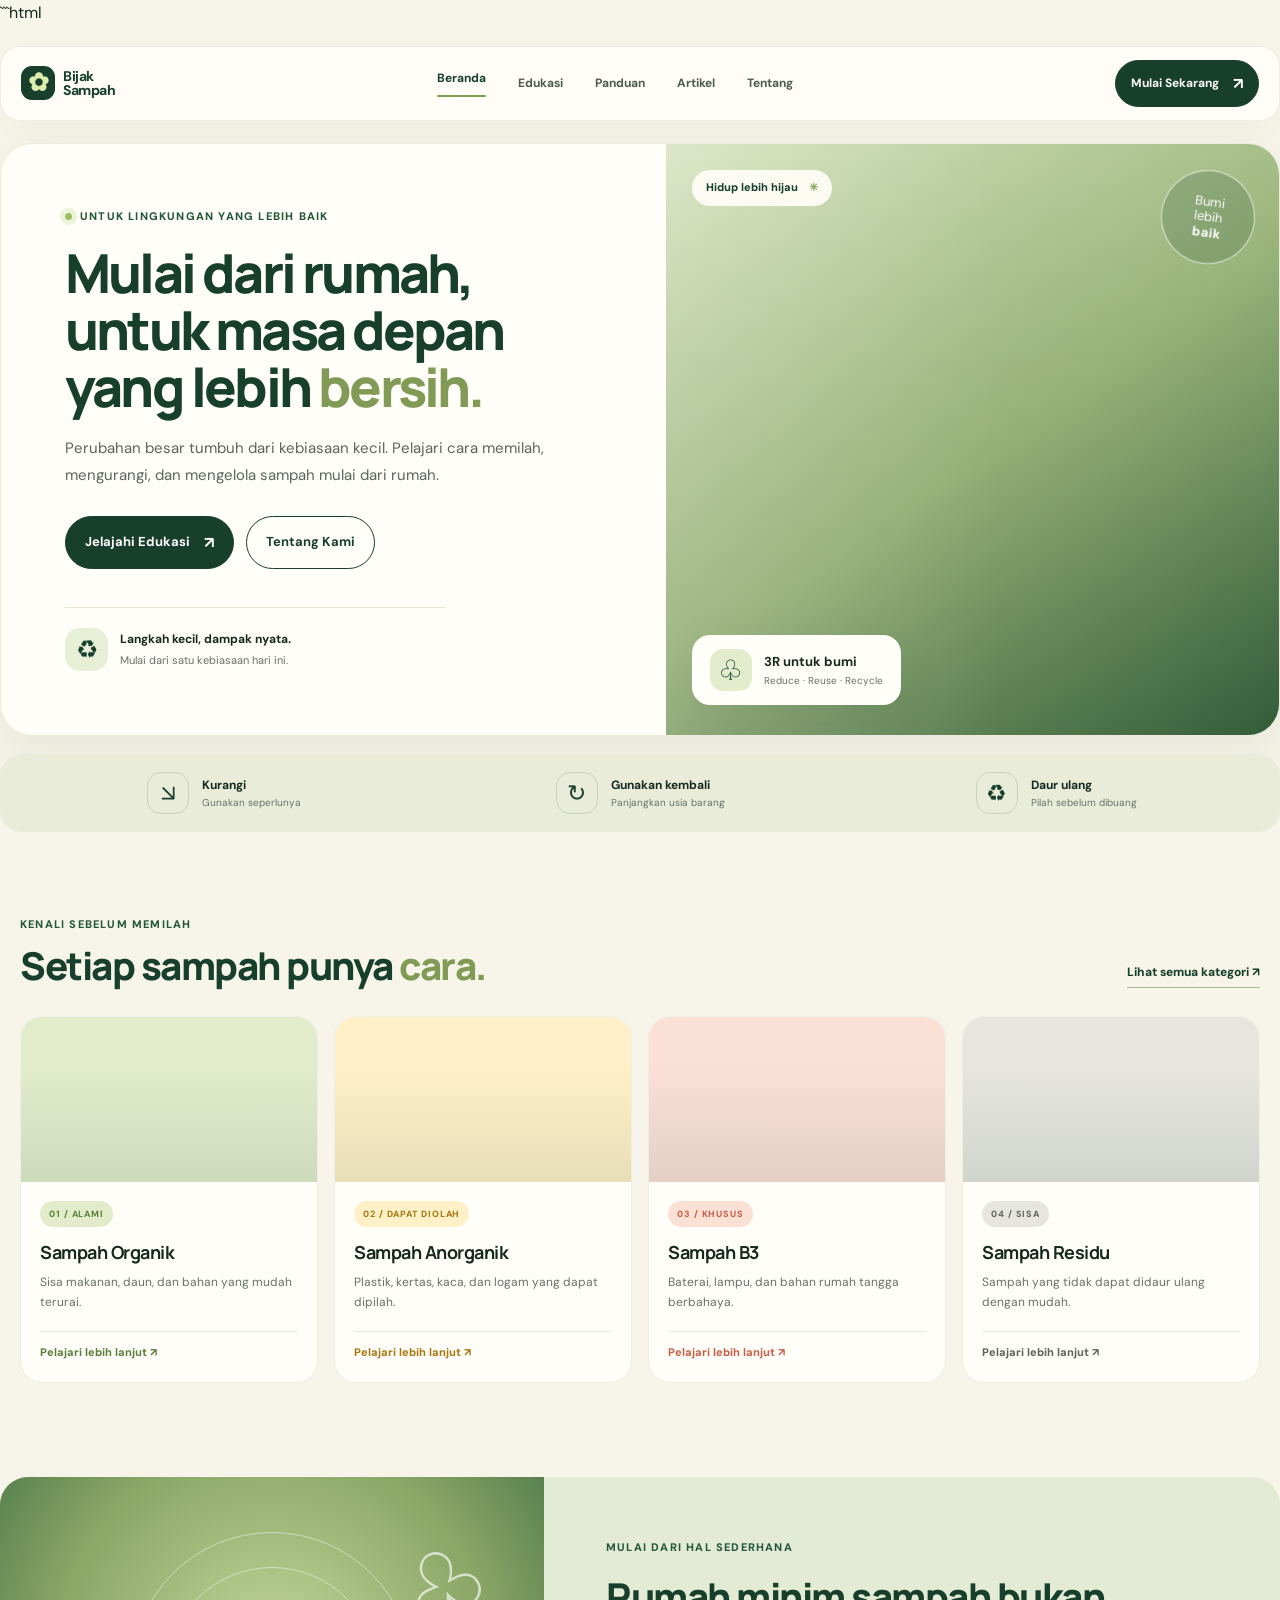
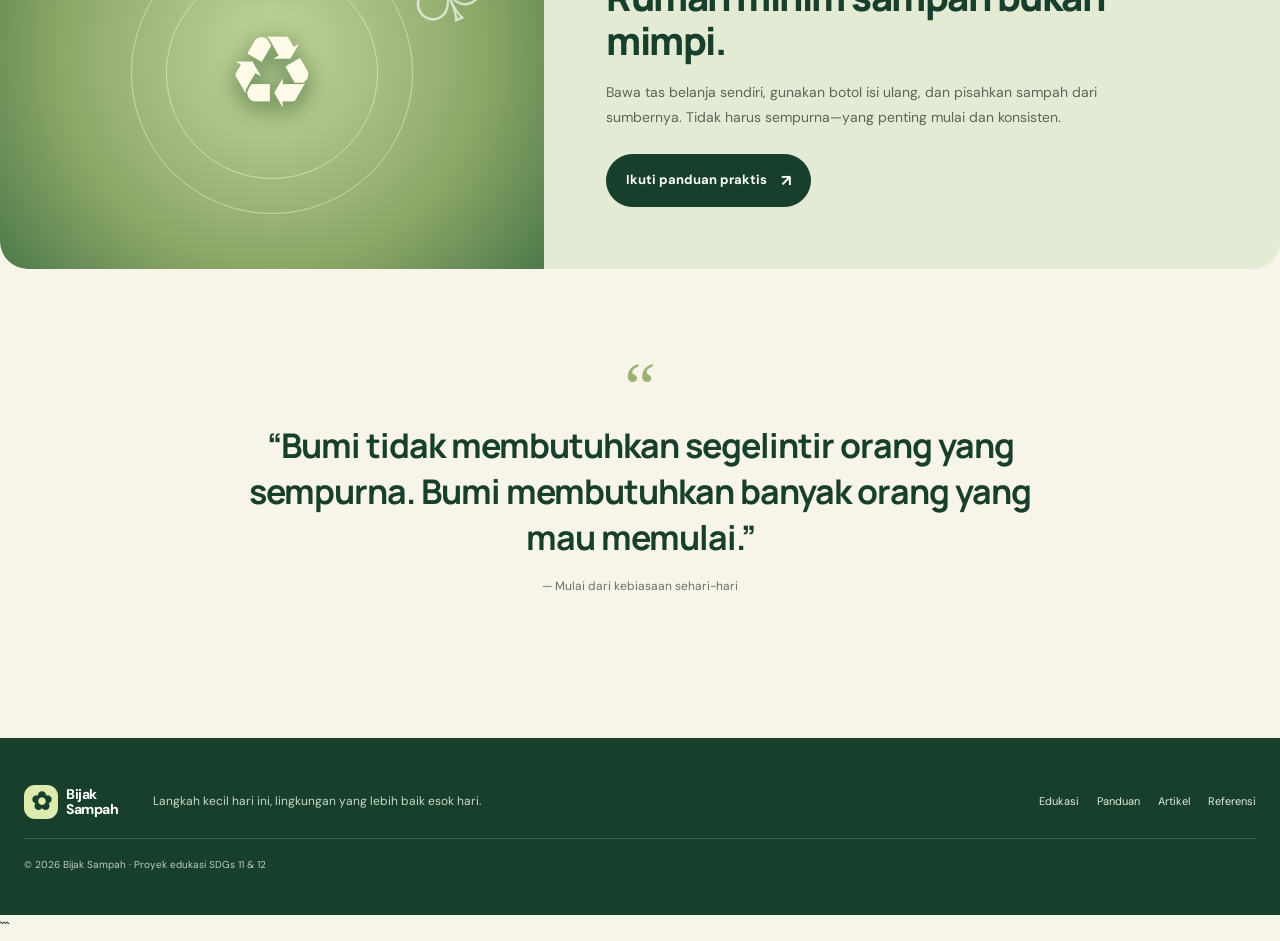
==== commit 4a898f54: "Update index.html" ====
--- a/index.html
+++ b/index.html
@@ -1,152 +1,260 @@
+```html
 <!DOCTYPE html>
 <html lang="id">
 
 <head>
-  <meta charset="UTF-8">
-  <meta name="viewport" content="width=device-width, initial-scale=1.0">
-  <title>Tentang — Bijak Sampah</title>
-  <link rel="stylesheet" href="css/style.css">
+    <meta charset="UTF-8">
+    <meta name="viewport" content="width=device-width, initial-scale=1.0">
+    <meta name="description" content="Bijak Sampah — panduan sederhana untuk mengelola sampah dan hidup lebih berkelanjutan.">
+
+    <title>Bijak Sampah — Mulai dari Rumah</title>
+
+    <link rel="stylesheet" href="css/style.css">
 </head>
 
 <body>
 
-  <!-- Header -->
-  <header class="site-header">
-    <a class="brand" href="index.html">
-      <span class="brand-mark">✿</span>
-      <span>Bijak<br><b>Sampah</b></span>
-    </a>
-
-    <nav class="nav">
-      <a href="index.html">Beranda</a>
-      <a href="edukasi.html">Edukasi</a>
-      <a href="panduan.html">Panduan</a>
-      <a href="artikel.html">Artikel</a>
-      <a class="active" href="tentang.html">Tentang</a>
-    </nav>
-
-    <a class="button button-small" href="panduan.html">Mulai Sekarang <span>↗</span></a>
-  </header>
-
-  <main>
-
-    <!-- Hero -->
-    <section class="page-hero about-hero">
-      <div>
-        <span class="eyebrow">Bersama untuk lingkungan</span>
-        <h1>Kenali Bijak <em>Sampah.</em></h1>
-        <p>
-          Bijak Sampah adalah website edukasi yang mengajak masyarakat mengenali jenis sampah,
-          memahami cara pengelolaan, dan membangun kebiasaan yang lebih bertanggung jawab.
-        </p>
-        <a class="button" href="edukasi.html">Jelajahi Edukasi ↗</a>
-      </div>
-
-      <div class="page-hero-art art-about">
-        <div class="about-leaf">♧</div>
-        <span>Langkah bersama<br>untuk bumi yang lebih baik</span>
-      </div>
-    </section>
-
-    <!-- Tim -->
-    <section class="section">
-      <div class="section-head">
-        <div>
-          <span class="eyebrow">Di balik website</span>
-          <h2>Dibuat oleh tim <em>TING, Terry Ira Nazma Githa.</em></h2>
+    <header class="site-header">
+        <a class="brand" href="index.html">
+            <span class="brand-mark">✿</span>
+            <span>
+                Bijak<br>
+                <b>Sampah</b>
+            </span>
+        </a>
+
+        <nav class="nav">
+            <a class="active" href="index.html">Beranda</a>
+            <a href="edukasi.html">Edukasi</a>
+            <a href="panduan.html">Panduan</a>
+            <a href="artikel.html">Artikel</a>
+            <a href="tentang.html">Tentang</a>
+        </nav>
+
+        <a class="button button-small" href="panduan.html">
+            Mulai Sekarang <span>↗</span>
+        </a>
+    </header>
+
+    <main>
+
+        <section class="hero home-hero">
+
+            <div class="hero-copy">
+                <span class="eyebrow">
+                    <span class="dot"></span>
+                    Untuk lingkungan yang lebih baik
+                </span>
+
+                <h1>
+                    Mulai dari rumah,<br>
+                    untuk masa depan<br>
+                    yang lebih <em>bersih.</em>
+                </h1>
+
+                <p>
+                    Perubahan besar tumbuh dari kebiasaan kecil. Pelajari cara memilah, mengurangi, dan mengelola sampah mulai dari rumah.
+                </p>
+
+                <div class="actions">
+                    <a class="button" href="edukasi.html">
+                        Jelajahi Edukasi <span>↗</span>
+                    </a>
+
+                    <a class="button button-outline" href="tentang.html">
+                        Tentang Kami
+                    </a>
+                </div>
+
+                <div class="hero-note">
+                    <span class="note-icon">♻</span>
+
+                    <span>
+                        <b>Langkah kecil, dampak nyata.</b>
+                        <small>Mulai dari satu kebiasaan hari ini.</small>
+                    </span>
+                </div>
+            </div>
+
+            <div class="hero-visual">
+                <div class="visual-label label-top">
+                    Hidup lebih hijau <span>✳</span>
+                </div>
+
+                <div class="photo photo-main" role="img" aria-label="Tanaman hijau tumbuh di taman"></div>
+
+                <div class="floating-card">
+                    <span class="mini-leaf">♧</span>
+
+                    <div>
+                        <b>3R untuk bumi</b>
+                        <small>Reduce · Reuse · Recycle</small>
+                    </div>
+                </div>
+
+                <div class="round-stamp">
+                    Bumi<br>
+                    lebih<br>
+                    <b>baik</b>
+                </div>
+            </div>
+
+        </section>
+
+        <section class="stats-row">
+
+            <div>
+                <span class="stat-icon">↘</span>
+
+                <span>
+                    <b>Kurangi</b>
+                    <small>Gunakan seperlunya</small>
+                </span>
+            </div>
+
+            <div>
+                <span class="stat-icon">↻</span>
+
+                <span>
+                    <b>Gunakan kembali</b>
+                    <small>Panjangkan usia barang</small>
+                </span>
+            </div>
+
+            <div>
+                <span class="stat-icon">♻</span>
+
+                <span>
+                    <b>Daur ulang</b>
+                    <small>Pilah sebelum dibuang</small>
+                </span>
+            </div>
+
+        </section>
+
+        <section class="section">
+
+            <div class="section-head">
+                <div>
+                    <span class="eyebrow">Kenali sebelum memilah</span>
+                    <h2>Setiap sampah punya <em>cara.</em></h2>
+                </div>
+
+                <a class="text-link" href="edukasi.html">
+                    Lihat semua kategori ↗
+                </a>
+            </div>
+
+            <div class="category-grid">
+
+                <a class="category-card organic" href="edukasi.html#organik">
+                    <div class="category-image img-organic"></div>
+
+                    <div class="category-body">
+                        <span class="pill">01 / ALAMI</span>
+                        <h3>Sampah Organik</h3>
+                        <p>Sisa makanan, daun, dan bahan yang mudah terurai.</p>
+                        <span class="card-link">Pelajari lebih lanjut ↗</span>
+                    </div>
+                </a>
+
+                <a class="category-card recycle" href="edukasi.html#anorganik">
+                    <div class="category-image img-recycle"></div>
+
+                    <div class="category-body">
+                        <span class="pill">02 / DAPAT DIOLAH</span>
+                        <h3>Sampah Anorganik</h3>
+                        <p>Plastik, kertas, kaca, dan logam yang dapat dipilah.</p>
+                        <span class="card-link">Pelajari lebih lanjut ↗</span>
+                    </div>
+                </a>
+
+                <a class="category-card hazard" href="edukasi.html#b3">
+                    <div class="category-image img-hazard"></div>
+
+                    <div class="category-body">
+                        <span class="pill">03 / KHUSUS</span>
+                        <h3>Sampah B3</h3>
+                        <p>Baterai, lampu, dan bahan rumah tangga berbahaya.</p>
+                        <span class="card-link">Pelajari lebih lanjut ↗</span>
+                    </div>
+                </a>
+
+                <a class="category-card residual" href="edukasi.html#residu">
+                    <div class="category-image img-residual"></div>
+
+                    <div class="category-body">
+                        <span class="pill">04 / SISA</span>
+                        <h3>Sampah Residu</h3>
+                        <p>Sampah yang tidak dapat didaur ulang dengan mudah.</p>
+                        <span class="card-link">Pelajari lebih lanjut ↗</span>
+                    </div>
+                </a>
+
+            </div>
+
+        </section>
+
+        <section class="feature-band">
+
+            <div class="feature-art">
+                <div class="feature-orbit">♻</div>
+                <div class="feature-leaves">♧</div>
+            </div>
+
+            <div class="feature-copy">
+                <span class="eyebrow">Mulai dari hal sederhana</span>
+
+                <h2>Rumah minim sampah bukan mimpi.</h2>
+
+                <p>
+                    Bawa tas belanja sendiri, gunakan botol isi ulang, dan pisahkan sampah dari sumbernya. Tidak harus sempurna—yang penting mulai dan konsisten.
+                </p>
+
+                <a class="button" href="panduan.html">
+                    Ikuti panduan praktis <span>↗</span>
+                </a>
+            </div>
+
+        </section>
+
+        <section class="section quote-section">
+            <span class="quote-mark">“</span>
+
+            <blockquote>
+                “Bumi tidak membutuhkan segelintir orang yang sempurna. Bumi membutuhkan banyak orang yang mau memulai.”
+            </blockquote>
+
+            <p>— Mulai dari kebiasaan sehari-hari</p>
+        </section>
+
+    </main>
+
+    <footer class="footer">
+
+        <a class="brand" href="index.html">
+            <span class="brand-mark">✿</span>
+
+            <span>
+                Bijak<br>
+                <b>Sampah</b>
+            </span>
+        </a>
+
+        <p>Langkah kecil hari ini, lingkungan yang lebih baik esok hari.</p>
+
+        <div class="footer-links">
+            <a href="edukasi.html">Edukasi</a>
+            <a href="panduan.html">Panduan</a>
+            <a href="artikel.html">Artikel</a>
+            <a href="tentang.html">Referensi</a>
         </div>
-        <p class="section-intro">Satu Langkah Kecil, Sejuta Harapan untuk Bumi.</p>
-      </div>
-
-      <div class="team-grid">
-        <div class="team-card">
-          <div class="avatar avatar-a">A</div>
-          <h3>Putu Githa Kusuma Wardani</h3>
-          <p>NIM: 2515091110</p>
-          <span>Koordinator · Beranda</span>
-        </div>
-
-        <div class="team-card">
-          <div class="avatar avatar-b">B</div>
-          <h3>Ni Luh Putu Terry MP</h3>
-          <p>NIM: 2515091034</p>
-          <span>Edukasi · Konten</span>
-        </div>
-
-        <div class="team-card">
-          <div class="avatar avatar-c">C</div>
-          <h3>Ni Made Ira Perlina</h3>
-          <p>NIM: 25151034</p>
-          <span>Panduan · Artikel</span>
-        </div>
-
-        <div class="team-card">
-          <div class="avatar avatar-d">D</div>
-          <h3>Nazma Rahmadhani</h3>
-          <p>NIM: 2515091028</p>
-          <span>Desain · Dokumentasi</span>
-        </div>
-      </div>
-    </section>
-
-    <!-- Referensi -->
-    <section class="section references">
-      <div class="section-head">
-        <div>
-          <span class="eyebrow">Bacaan lanjutan</span>
-          <h2>Referensi <em>tepercaya.</em></h2>
-        </div>
-      </div>
-
-      <a class="reference-row" href="https://sipsn.menlhk.go.id/sipsn/" target="_blank" rel="noopener">
-        <span class="reference-number">01</span>
-        <span>
-          <b>Sistem Informasi Pengelolaan Sampah Nasional</b>
-          <small>Kementerian Lingkungan Hidup dan Kehutanan</small>
-        </span>
-        <span class="external">↗</span>
-      </a>
-
-      <a class="reference-row" href="https://sdgs.un.org/goals/goal11" target="_blank" rel="noopener">
-        <span class="reference-number">02</span>
-        <span>
-          <b>SDG 11 — Sustainable Cities and Communities</b>
-          <small>United Nations Sustainable Development Goals</small>
-        </span>
-        <span class="external">↗</span>
-      </a>
-
-      <a class="reference-row" href="https://sdgs.un.org/goals/goal12" target="_blank" rel="noopener">
-        <span class="reference-number">03</span>
-        <span>
-          <b>SDG 12 — Responsible Consumption and Production</b>
-          <small>United Nations Sustainable Development Goals</small>
-        </span>
-        <span class="external">↗</span>
-      </a>
-
-      <a class="reference-row" href="https://www.unep.org/" target="_blank" rel="noopener">
-        <span class="reference-number">04</span>
-        <span>
-          <b>United Nations Environment Programme</b>
-          <small>Informasi lingkungan dan keberlanjutan</small>
-        </span>
-        <span class="external">↗</span>
-      </a>
-    </section>
-
-  </main>
-
-  <!-- Footer -->
-  <footer class="footer">
-    <a class="brand" href="index.html">
-      <span class="brand-mark">✿</span>
-      <span>Bijak<br><b>Sampah</b></span>
-    </a>
-    <p>Bijak Sampah — mulai dari rumah.</p>
-    <small>© 2026 Bijak Sampah · Proyek website edukasi SDGs 11 &amp; 12</small>
-  </footer>
+
+        <small>© 2026 Bijak Sampah · Proyek edukasi SDGs 11 & 12</small>
+
+    </footer>
 
 </body>
 
 </html>
+```
--- a/css/style.css
+++ b/css/style.css
@@ -1,240 +1,7 @@
 @import url('https://fonts.googleapis.com/css2?family=DM+Sans:wght@400;500;600;700&family=Manrope:wght@400;500;600;700;800&display=swap');
-
-:root { --forest:#173f2c; --forest2:#24583c; --leaf:#7e9d55; --lime:#d9e8ad; --cream:#f7f5e9; --paper:#fffef8; --ink:#17291f; --muted:#677269; --line:#e5e5d8; --coral:#e9896b; --gold:#efbd4d; --radius:24px; --shadow:0 18px 50px rgba(28,55,35,.08); }
-* { box-sizing:border-box; }
-html { scroll-behavior:smooth; }
-body { margin:0; background:var(--cream); color:var(--ink); font-family:'DM Sans',sans-serif; line-height:1.6; }
-a { color:inherit; text-decoration:none; }
-img { max-width:100%; }
-.site-header { max-width:1320px; margin:20px auto 0; padding:13px 20px; background:rgba(255,254,248,.9); border:1px solid rgba(31,69,44,.08); border-radius:20px; display:flex; align-items:center; justify-content:space-between; gap:24px; box-shadow:0 8px 30px rgba(31,69,44,.04); position:relative; z-index:2; }
-.brand { display:flex; align-items:center; gap:8px; color:var(--forest); font-size:14px; line-height:1.05; font-weight:700; letter-spacing:-.5px; flex-shrink:0; }
-.brand b { font-weight:800; }
-.brand-mark { width:34px; height:34px; display:grid; place-items:center; background:var(--forest); color:#dcecae; border-radius:11px; font-size:25px; }
-.nav { display:flex; align-items:center; gap:clamp(12px,2.5vw,34px); }
-.nav a { font-size:12px; font-weight:700; color:#4b5b4f; transition:.2s; }
-.nav a:hover,.nav a.active { color:var(--forest); }
-.nav a.active:after { content:''; display:block; height:2px; background:var(--leaf); margin-top:7px; border-radius:4px; }
-.button { display:inline-flex; align-items:center; justify-content:center; gap:14px; background:var(--forest); color:white; border:1px solid var(--forest); padding:13px 19px; border-radius:999px; font-weight:700; font-size:13px; transition:transform .2s,background .2s; white-space:nowrap; }
-.button:hover { transform:translateY(-2px); background:#2b6544; }
-.button span { font-size:16px; }
-.button-small { padding:10px 15px; font-size:12px; }
-.button-outline { background:transparent; color:var(--forest); }
-.button-outline:hover { color:white; }
-.hero,.page-hero,.section,.stats-row,.feature-band,.callout { max-width:1280px; margin-left:auto; margin-right:auto; }
-.hero { margin-top:22px; display:grid; grid-template-columns:1.04fr .96fr; min-height:540px; background:var(--paper); border-radius:32px; overflow:hidden; box-shadow:var(--shadow); border:1px solid #ecebdc; }
-.hero-copy { padding:clamp(32px,5vw,72px); display:flex; flex-direction:column; align-items:flex-start; justify-content:center; }
-.eyebrow { display:inline-flex; align-items:center; gap:8px; font-size:11px; text-transform:uppercase; letter-spacing:1.2px; font-weight:800; color:var(--forest2); margin-bottom:18px; }
-.dot { width:7px; height:7px; background:#9bbd65; border-radius:50%; box-shadow:0 0 0 5px #edf3db; }
-.hero h1,.page-hero h1 { font-family:Manrope,sans-serif; font-size:clamp(38px,4.2vw,64px); line-height:1.06; letter-spacing:-2.8px; margin:0 0 20px; color:var(--forest); font-weight:800; }
-.hero h1 em,.page-hero h1 em,h2 em { font-style:normal; color:#819a55; }
-.hero-copy>p,.page-hero p { font-size:15px; line-height:1.8; color:#59665b; max-width:500px; margin:0; }
-.actions { display:flex; gap:12px; flex-wrap:wrap; margin-top:27px; }
-.hero-note { display:flex; align-items:center; gap:12px; margin-top:38px; padding-top:20px; border-top:1px solid var(--line); width:100%; max-width:380px; }
-.note-icon { display:grid; place-items:center; width:43px; height:43px; border-radius:15px; background:#e8efd7; color:var(--forest); font-size:25px; }
-.hero-note b,.hero-note small { display:block; }
-.hero-note b { font-size:12px; }
-.hero-note small { font-size:11px; color:var(--muted); margin-top:2px; }
-.hero-visual { position:relative; min-height:480px; overflow:hidden; background:linear-gradient(145deg,#dce8c6,#9db87c 52%,#355f3b); }
-.photo-main { position:absolute; inset:0; background:linear-gradient(180deg,rgba(24,62,39,.02),rgba(24,62,39,.1)),url('https://images.unsplash.com/photo-1441974231531-c6227db76b6e?auto=format&fit=crop&w=1400&q=85') center/cover; }
-.hero-visual:after { content:''; position:absolute; inset:0; background:linear-gradient(90deg,rgba(247,245,233,.14),transparent 55%); pointer-events:none; }
-.visual-label { position:absolute; top:26px; left:26px; z-index:1; background:rgba(255,254,248,.92); padding:9px 14px; border-radius:100px; font-size:11px; font-weight:800; color:var(--forest); }
-.visual-label span { color:#86a557; margin-left:8px; }
-.floating-card { position:absolute; bottom:30px; left:26px; z-index:1; background:var(--paper); padding:14px 18px; border-radius:18px; display:flex; align-items:center; gap:12px; box-shadow:var(--shadow); }
-.mini-leaf { display:grid; place-items:center; width:42px; height:42px; border-radius:13px; background:#e3edce; font-size:28px; color:var(--forest); }
-.floating-card b,.floating-card small { display:block; }
-.floating-card b { font-size:13px; }
-.floating-card small { font-size:10px; color:var(--muted); }
-.round-stamp { position:absolute; z-index:1; right:24px; top:26px; width:94px; height:94px; display:grid; place-content:center; text-align:center; border:1px solid rgba(255,255,255,.7); border-radius:50%; color:white; font-size:13px; line-height:1.2; transform:rotate(8deg); background:rgba(23,63,44,.18); backdrop-filter:blur(6px); }
-.stats-row { display:grid; grid-template-columns:repeat(3,1fr); margin-top:18px; background:#e8ecd9; border-radius:22px; padding:18px 26px; gap:20px; }
-.stats-row>div { display:flex; align-items:center; gap:13px; justify-content:center; }
-.stat-icon { width:42px; height:42px; border:1px solid #c8d3b7; border-radius:14px; display:grid; place-items:center; color:var(--forest); font-size:23px; }
-.stats-row b,.stats-row small { display:block; }
-.stats-row b { font-size:12px; }
-.stats-row small { font-size:10px; color:var(--muted); }
-.section { padding:84px 20px 12px; }
-.section-head { display:flex; align-items:end; justify-content:space-between; gap:20px; margin-bottom:28px; }
-.section-head .eyebrow { margin-bottom:10px; }
-.section h2,.feature-copy h2,.callout h2 { font-family:Manrope,sans-serif; font-size:clamp(28px,3vw,42px); letter-spacing:-1.5px; line-height:1.15; color:var(--forest); margin:0; font-weight:800; }
-.text-link { font-size:12px; font-weight:800; color:var(--forest); border-bottom:1px solid #aab99a; padding-bottom:5px; }
-.category-grid { display:grid; grid-template-columns:repeat(4,minmax(0,1fr)); gap:16px; }
-.category-card { border-radius:22px; overflow:hidden; border:1px solid rgba(30,58,38,.08); background:var(--paper); transition:transform .25s,box-shadow .25s; display:flex; flex-direction:column; }
-.category-card:hover,.article-card:hover { transform:translateY(-5px); box-shadow:var(--shadow); }
-.organic { --tone:#e2eccb; --deep:#5d7f3e; }
-.recycle { --tone:#fff0c8; --deep:#a97712; }
-.hazard { --tone:#fbe0d6; --deep:#c65f47; }
-.residual { --tone:#e6e6df; --deep:#5d655c; }
-.category-image { height:165px; background-color:var(--tone); position:relative; overflow:hidden; }
-.category-image:after { content:''; position:absolute; inset:0; background:linear-gradient(0deg,rgba(23,63,44,.1),transparent 70%); }
-.img-organic { background:var(--tone) url('https://images.unsplash.com/photo-1540420773420-3366772f4999?auto=format&fit=crop&w=700&q=80') center/cover; }
-.img-recycle { background:var(--tone) url('https://images.unsplash.com/photo-1532996122724-e3c354a0b15b?auto=format&fit=crop&w=700&q=80') center/cover; }
-.img-hazard { background:var(--tone) url('https://images.unsplash.com/photo-1605600659873-d808a13e4d9a?auto=format&fit=crop&w=700&q=80') center/cover; }
-.img-residual { background:var(--tone) url('https://images.unsplash.com/photo-1604187351574-c75ca79f5807?auto=format&fit=crop&w=700&q=80') center/cover; }
-.category-body { padding:19px 19px 21px; flex:1; display:flex; flex-direction:column; align-items:flex-start; }
-.pill { font-size:9px; font-weight:800; letter-spacing:.9px; color:var(--deep); background:var(--tone); padding:6px 9px; border-radius:99px; }
-.category-body h3 { font-family:Manrope,sans-serif; font-size:18px; line-height:1.25; margin:14px 0 8px; letter-spacing:-.5px; }
-.category-body p { font-size:12px; color:var(--muted); line-height:1.7; margin:0 0 18px; }
-.card-link { margin-top:auto; font-size:11px; font-weight:800; color:var(--deep); padding-top:12px; border-top:1px solid rgba(30,58,38,.1); width:100%; }
-.feature-band { margin-top:82px; display:grid; grid-template-columns:.85fr 1.15fr; min-height:310px; border-radius:28px; overflow:hidden; background:#e4ebd5; }
-.feature-art { position:relative; overflow:hidden; background:radial-gradient(circle at 50% 45%,#c2d69b,#8aa766 62%,#4e794b); }
-.feature-art:before,.feature-art:after { content:''; position:absolute; border:1px solid rgba(255,255,255,.45); border-radius:50%; width:280px; height:280px; left:50%; top:50%; transform:translate(-50%,-50%); }
-.feature-art:after { width:210px; height:210px; }
-.feature-orbit { position:absolute; z-index:1; left:50%; top:50%; transform:translate(-50%,-50%); font-size:100px; color:#fffbe8; text-shadow:0 6px 25px #466b3d; }
-.feature-leaves { position:absolute; right:10%; top:8%; font-size:100px; color:rgba(255,255,255,.65); transform:rotate(-25deg); }
-.feature-copy { padding:clamp(30px,5vw,62px); align-self:center; }
-.feature-copy p { font-size:14px; color:#586657; line-height:1.8; max-width:560px; margin:17px 0 23px; }
-.quote-section { text-align:center; max-width:900px; padding-bottom:80px; }
-.quote-mark { font-family:Georgia,serif; font-size:70px; color:#9ab26e; line-height:1; }
-.quote-section blockquote { font-family:Manrope,sans-serif; font-size:clamp(23px,3vw,34px); font-weight:700; letter-spacing:-1px; line-height:1.35; color:var(--forest); margin:0 auto 16px; max-width:800px; }
-.quote-section p { font-size:12px; color:var(--muted); }
-.footer { margin-top:50px; background:#173f2c; color:#f8f6e9; padding:42px max(24px,calc((100vw - 1240px)/2)); display:grid; grid-template-columns:auto 1fr auto; align-items:center; gap:15px 35px; }
-.footer .brand { color:#fff; }
-.footer .brand-mark { background:#dcecae; color:var(--forest); }
-.footer p { font-size:12px; color:#cbd8c8; }
-.footer-links { display:flex; gap:18px; }
-.footer-links a { font-size:11px; color:#e3ebdd; }
-.footer>small { grid-column:1/-1; border-top:1px solid rgba(255,255,255,.15); padding-top:18px; color:#c0cebf; font-size:10px; }
-
-.page-hero { margin-top:22px; min-height:330px; padding:clamp(30px,5vw,64px); border-radius:30px; display:grid; grid-template-columns:1.2fr .8fr; align-items:center; gap:30px; background:var(--paper); overflow:hidden; box-shadow:var(--shadow); border:1px solid #ecebdc; }
-.page-hero h1 { font-size:clamp(36px,4vw,56px); }
-.page-hero p { max-width:620px; }
-.page-hero-art { height:250px; border-radius:24px; position:relative; overflow:hidden; display:grid; place-items:center; background:linear-gradient(145deg,#dbe9c6,#a5c17f); }
-.page-hero-art:before,.page-hero-art:after { content:''; position:absolute; border:1px solid rgba(255,255,255,.65); width:230px; height:230px; border-radius:50%; }
-.page-hero-art:after { width:170px; height:170px; }
-.page-hero-art>span { position:absolute; bottom:18px; right:18px; font-size:12px; font-weight:800; color:var(--forest); text-align:right; line-height:1.4; }
-.seedling,.jar,.earth-icon,.about-leaf { font-size:110px; line-height:1; color:var(--forest); text-shadow:0 8px 0 rgba(255,255,255,.2); z-index:1; }
-.art-seedling { background:linear-gradient(145deg,#e9efce,#9ebc75); }
-.art-jar { background:linear-gradient(145deg,#f7e8bf,#b5c994); }
-.art-earth { background:linear-gradient(145deg,#d4e7d1,#79a57b); }
-.art-about { background:linear-gradient(145deg,#e8edcf,#a9c27e); }
-.section-tight { padding-top:45px; }
-.filter-pills { display:flex; gap:8px; flex-wrap:wrap; margin-bottom:24px; }
-.filter { border:1px solid #dfe4d5; border-radius:99px; padding:9px 15px; font-size:11px; font-weight:700; color:#536153; background:#fffdf6; }
-.filter.active,.filter:hover { background:var(--forest); color:#fff; border-color:var(--forest); }
-.category-grid-large .category-image { height:185px; }
-.category-grid-large .category-body h3 { font-size:20px; }
-.tip-box { margin-top:auto; padding:11px 12px; background:var(--tone); color:var(--deep); border-radius:12px; font-size:11px; line-height:1.5; width:100%; }
-.callout { margin-top:65px; padding:27px 32px; display:flex; align-items:center; gap:20px; background:#e4ebd5; border-radius:23px; }
-.callout-icon { width:50px; height:50px; border-radius:16px; background:#fffdf6; color:var(--forest); display:grid; place-items:center; font-size:25px; flex-shrink:0; }
-.callout h2 { font-size:23px; }
-.callout p { font-size:12px; color:#647063; margin:5px 0 0; }
-.callout .button { margin-left:auto; }
-.steps-grid { display:grid; grid-template-columns:repeat(4,1fr); gap:16px; }
-.step-card { position:relative; background:var(--paper); border:1px solid var(--line); border-radius:22px; padding:20px; min-height:280px; overflow:hidden; }
-.step-number { font-size:11px; font-weight:800; color:#7c925d; letter-spacing:1px; }
-.step-illustration { height:100px; display:grid; place-items:center; font-size:65px; margin:5px 0; color:var(--forest); }
-.step-bag { color:#cb9435; }
-.step-jar { color:#71915b; }
-.step-recycle { color:#3f7952; }
-.step-plant { color:#829d54; }
-.step-card h3 { font-size:16px; line-height:1.3; margin:5px 0 8px; }
-.step-card p { font-size:12px; line-height:1.7; color:var(--muted); margin:0 0 15px; }
-.step-tag { font-size:10px; font-weight:700; color:var(--forest); background:#edf1e2; padding:7px 9px; border-radius:8px; }
-.guide-band { margin-bottom:20px; }
-.guide-art { background:radial-gradient(circle,#e3edca,#7d9f63); }
-.article-grid { display:grid; grid-template-columns:repeat(3,1fr); gap:18px; }
-.article-card { background:var(--paper); border:1px solid var(--line); border-radius:22px; overflow:hidden; transition:.25s; }
-.article-cover { height:220px; position:relative; display:flex; align-items:center; justify-content:center; overflow:hidden; }
-.article-cover:before { content:''; position:absolute; inset:0; background-size:cover; background-position:center; opacity:.8; mix-blend-mode:multiply; }
-.cover-food { background:#dce8bd; }
-.cover-food:before { background-image:url('https://images.unsplash.com/photo-1547592180-85f173990554?auto=format&fit=crop&w=800&q=80'); }
-.cover-plastic { background:#f4e1b6; }
-.cover-plastic:before { background-image:url('https://images.unsplash.com/photo-1532996122724-e3c354a0b15b?auto=format&fit=crop&w=800&q=80'); }
-.cover-community { background:#d4e5d0; }
-.cover-community:before { background-image:url('https://images.unsplash.com/photo-1532996122724-e3c354a0b15b?auto=format&fit=crop&w=800&q=80'); }
-.article-cover>span { position:absolute; top:16px; left:16px; background:rgba(255,254,248,.9); padding:7px 10px; border-radius:99px; font-size:10px; font-weight:800; color:var(--forest); }
-.cover-symbol { z-index:1; color:white; text-shadow:0 4px 20px rgba(0,0,0,.25); font-size:78px; opacity:.85; }
-.article-content { padding:22px; }
-.article-meta { font-size:9px; font-weight:800; letter-spacing:1px; color:#81915d; }
-.article-content h3 { font-family:Manrope,sans-serif; font-size:19px; line-height:1.35; letter-spacing:-.5px; margin:11px 0; }
-.article-content p { font-size:12px; line-height:1.8; color:var(--muted); margin:0 0 18px; }
-.section-intro { max-width:330px; color:var(--muted); font-size:12px; }
-.team-grid { display:grid; grid-template-columns:repeat(4,1fr); gap:15px; }
-.team-card { text-align:center; background:var(--paper); border:1px solid var(--line); border-radius:20px; padding:25px 15px; }
-.avatar { width:78px; height:78px; margin:0 auto 15px; border-radius:50%; display:grid; place-items:center; font-family:Manrope,sans-serif; font-size:30px; font-weight:800; color:var(--forest); border:5px solid white; box-shadow:0 0 0 1px var(--line); }
-.avatar-a { background:#dce9c5; }
-.avatar-b { background:#f6dfb2; }
-.avatar-c { background:#f4d6cc; }
-.avatar-d { background:#d7e4d8; }
-.team-card h3 { font-size:14px; margin:0 0 4px; }
-.team-card p { font-size:11px; color:var(--muted); margin:0 0 12px; }
-.team-card>span { display:inline-block; background:#edf1e2; color:var(--forest); font-size:10px; padding:6px 9px; border-radius:8px; }
-.references { padding-top:45px; padding-bottom:50px; }
-.reference-row { display:flex; align-items:center; gap:18px; padding:19px 4px; border-bottom:1px solid var(--line); }
-.reference-number { font-size:12px; color:#82965e; font-weight:800; }
-.reference-row>span:nth-child(2) { flex:1; }
-.reference-row b,.reference-row small { display:block; }
-.reference-row b { font-size:13px; }
-.reference-row small { font-size:11px; color:var(--muted); margin-top:3px; }
-.external { font-size:18px; color:var(--forest); }
-
-@media(max-width:1000px) {
-    .site-header { margin:12px 14px 0; gap:15px; }
-    .nav { gap:15px; }
-    .nav a { font-size:11px; }
-    .hero,.page-hero,.stats-row,.feature-band,.callout { margin-left:14px; margin-right:14px; }
-    .hero { min-height:470px; }
-    .hero-copy { padding:35px; }
-    .hero-visual { min-height:440px; }
-    .category-grid { grid-template-columns:repeat(2,minmax(0,1fr)); }
-    .steps-grid { grid-template-columns:repeat(2,1fr); }
-    .category-image { height:190px; }
-    .footer { padding-left:25px; padding-right:25px; }
-    .team-grid { grid-template-columns:repeat(2,1fr); }
-}
-
-@media(max-width:680px) {
-    .site-header { border-radius:17px; padding:12px 14px; flex-wrap:wrap; gap:12px; }
-    .brand { font-size:12px; }
-    .brand-mark { width:30px; height:30px; font-size:22px; }
-    .nav { order:3; width:100%; justify-content:space-between; gap:8px; border-top:1px solid var(--line); padding-top:10px; }
-    .nav a { font-size:10px; }
-    .nav a.active:after { margin-top:4px; }
-    .button-small { font-size:10px; padding:9px 12px; }
-    .hero { grid-template-columns:1fr; margin-top:14px; border-radius:24px; }
-    .hero-copy { padding:30px 25px; }
-    .hero h1 { font-size:43px; letter-spacing:-2px; }
-    .hero-copy>p { font-size:13px; }
-    .hero-visual { min-height:310px; }
-    .round-stamp { width:76px; height:76px; font-size:11px; }
-    .stats-row { grid-template-columns:1fr; gap:13px; padding:18px; margin-top:12px; }
-    .stats-row>div { justify-content:flex-start; }
-    .section { padding:58px 16px 0; }
-    .section-head { align-items:flex-start; flex-direction:column; gap:13px; }
-    .section h2,.feature-copy h2 { font-size:31px; }
-    .category-grid,.category-grid-large,.article-grid { grid-template-columns:1fr; }
-    .category-image,.category-grid-large .category-image { height:210px; }
-    .category-body { padding:19px; }
-    .feature-band { grid-template-columns:1fr; margin-top:55px; border-radius:23px; }
-    .feature-art { min-height:210px; }
-    .feature-copy { padding:30px 25px; }
-    .quote-section { padding-bottom:45px; }
-    .quote-section blockquote { font-size:24px; }
-    .footer { grid-template-columns:1fr; gap:12px; margin-top:30px; padding:30px 22px; }
-    .footer-links { flex-wrap:wrap; }
-    .footer>small { grid-column:auto; }
-    .page-hero { grid-template-columns:1fr; margin:14px; border-radius:24px; padding:30px 24px; gap:22px; }
-    .page-hero h1 { font-size:39px; letter-spacing:-2px; }
-    .page-hero p { font-size:13px; }
-    .page-hero-art { height:210px; }
-    .section-tight { padding-top:28px; }
-    .callout { margin:42px 14px 0; padding:22px; align-items:flex-start; flex-wrap:wrap; }
-    .callout h2 { font-size:21px; }
-    .callout .button { margin-left:0; }
-    .steps-grid { grid-template-columns:1fr; }
-    .step-card { min-height:unset; }
-    .step-illustration { height:80px; }
-    .article-cover { height:230px; }
-    .team-grid { grid-template-columns:repeat(2,minmax(0,1fr)); gap:10px; }
-    .team-card { padding:18px 9px; }
-    .avatar { width:64px; height:64px; font-size:24px; }
-    .team-card h3 { font-size:12px; }
-    .team-card>span { font-size:9px; }
-    .reference-row { gap:12px; }
-    .reference-row b { font-size:12px; }
-    .reference-row small { font-size:10px; }
-}
-
-@media(prefers-reduced-motion:reduce) {
-    html { scroll-behavior:auto; }
-    *,*:before,*:after { transition:none!important; }
-}
+:root{--forest:#173f2c;--forest2:#24583c;--leaf:#7e9d55;--lime:#d9e8ad;--cream:#f7f5e9;--paper:#fffef8;--ink:#17291f;--muted:#677269;--line:#e5e5d8;--coral:#e9896b;--gold:#efbd4d;--radius:24px;--shadow:0 18px 50px rgba(28,55,35,.08)}
+*{box-sizing:border-box}html{scroll-behavior:smooth}body{margin:0;background:var(--cream);color:var(--ink);font-family:'DM Sans',sans-serif;line-height:1.6}a{color:inherit;text-decoration:none}img{max-width:100%}.site-header{max-width:1320px;margin:20px auto 0;padding:13px 20px;background:rgba(255,254,248,.9);border:1px solid rgba(31,69,44,.08);border-radius:20px;display:flex;align-items:center;justify-content:space-between;gap:24px;box-shadow:0 8px 30px rgba(31,69,44,.04);position:relative;z-index:2}.brand{display:flex;align-items:center;gap:8px;color:var(--forest);font-size:14px;line-height:1.05;font-weight:700;letter-spacing:-.5px;flex-shrink:0}.brand b{font-weight:800}.brand-mark{width:34px;height:34px;display:grid;place-items:center;background:var(--forest);color:#dcecae;border-radius:11px;font-size:25px}.nav{display:flex;align-items:center;gap:clamp(12px,2.5vw,34px)}.nav a{font-size:12px;font-weight:700;color:#4b5b4f;transition:.2s}.nav a:hover,.nav a.active{color:var(--forest)}.nav a.active:after{content:'';display:block;height:2px;background:var(--leaf);margin-top:7px;border-radius:4px}.button{display:inline-flex;align-items:center;justify-content:center;gap:14px;background:var(--forest);color:white;border:1px solid var(--forest);padding:13px 19px;border-radius:999px;font-weight:700;font-size:13px;transition:transform .2s,background .2s;white-space:nowrap}.button:hover{transform:translateY(-2px);background:#2b6544}.button span{font-size:16px}.button-small{padding:10px 15px;font-size:12px}.button-outline{background:transparent;color:var(--forest)}.button-outline:hover{color:white}.hero,.page-hero,.section,.stats-row,.feature-band,.callout{max-width:1280px;margin-left:auto;margin-right:auto}.hero{margin-top:22px;display:grid;grid-template-columns:1.04fr .96fr;min-height:540px;background:var(--paper);border-radius:32px;overflow:hidden;box-shadow:var(--shadow);border:1px solid #ecebdc}.hero-copy{padding:clamp(32px,5vw,72px);display:flex;flex-direction:column;align-items:flex-start;justify-content:center}.eyebrow{display:inline-flex;align-items:center;gap:8px;font-size:11px;text-transform:uppercase;letter-spacing:1.2px;font-weight:800;color:var(--forest2);margin-bottom:18px}.dot{width:7px;height:7px;background:#9bbd65;border-radius:50%;box-shadow:0 0 0 5px #edf3db}.hero h1,.page-hero h1{font-family:Manrope,sans-serif;font-size:clamp(38px,4.2vw,64px);line-height:1.06;letter-spacing:-2.8px;margin:0 0 20px;color:var(--forest);font-weight:800}.hero h1 em,.page-hero h1 em,h2 em{font-style:normal;color:#819a55}.hero-copy>p,.page-hero p{font-size:15px;line-height:1.8;color:#59665b;max-width:500px;margin:0}.actions{display:flex;gap:12px;flex-wrap:wrap;margin-top:27px}.hero-note{display:flex;align-items:center;gap:12px;margin-top:38px;padding-top:20px;border-top:1px solid var(--line);width:100%;max-width:380px}.note-icon{display:grid;place-items:center;width:43px;height:43px;border-radius:15px;background:#e8efd7;color:var(--forest);font-size:25px}.hero-note b,.hero-note small{display:block}.hero-note b{font-size:12px}.hero-note small{font-size:11px;color:var(--muted);margin-top:2px}.hero-visual{position:relative;min-height:480px;overflow:hidden;background:linear-gradient(145deg,#dce8c6,#9db87c 52%,#355f3b)}.photo-main{position:absolute;inset:0;background:linear-gradient(180deg,rgba(24,62,39,.02),rgba(24,62,39,.1)),url('https://images.unsplash.com/photo-1441974231531-c6227db76b6e?auto=format&fit=crop&w=1400&q=85') center/cover}.hero-visual:after{content:'';position:absolute;inset:0;background:linear-gradient(90deg,rgba(247,245,233,.14),transparent 55%);pointer-events:none}.visual-label{position:absolute;top:26px;left:26px;z-index:1;background:rgba(255,254,248,.92);padding:9px 14px;border-radius:100px;font-size:11px;font-weight:800;color:var(--forest)}.visual-label span{color:#86a557;margin-left:8px}.floating-card{position:absolute;bottom:30px;left:26px;z-index:1;background:var(--paper);padding:14px 18px;border-radius:18px;display:flex;align-items:center;gap:12px;box-shadow:var(--shadow)}.mini-leaf{display:grid;place-items:center;width:42px;height:42px;border-radius:13px;background:#e3edce;font-size:28px;color:var(--forest)}.floating-card b,.floating-card small{display:block}.floating-card b{font-size:13px}.floating-card small{font-size:10px;color:var(--muted)}.round-stamp{position:absolute;z-index:1;right:24px;top:26px;width:94px;height:94px;display:grid;place-content:center;text-align:center;border:1px solid rgba(255,255,255,.7);border-radius:50%;color:white;font-size:13px;line-height:1.2;transform:rotate(8deg);background:rgba(23,63,44,.18);backdrop-filter:blur(6px)}.stats-row{display:grid;grid-template-columns:repeat(3,1fr);margin-top:18px;background:#e8ecd9;border-radius:22px;padding:18px 26px;gap:20px}.stats-row>div{display:flex;align-items:center;gap:13px;justify-content:center}.stat-icon{width:42px;height:42px;border:1px solid #c8d3b7;border-radius:14px;display:grid;place-items:center;color:var(--forest);font-size:23px}.stats-row b,.stats-row small{display:block}.stats-row b{font-size:12px}.stats-row small{font-size:10px;color:var(--muted)}.section{padding:84px 20px 12px}.section-head{display:flex;align-items:end;justify-content:space-between;gap:20px;margin-bottom:28px}.section-head .eyebrow{margin-bottom:10px}.section h2,.feature-copy h2,.callout h2{font-family:Manrope,sans-serif;font-size:clamp(28px,3vw,42px);letter-spacing:-1.5px;line-height:1.15;color:var(--forest);margin:0;font-weight:800}.text-link{font-size:12px;font-weight:800;color:var(--forest);border-bottom:1px solid #aab99a;padding-bottom:5px}.category-grid{display:grid;grid-template-columns:repeat(4,minmax(0,1fr));gap:16px}.category-card{border-radius:22px;overflow:hidden;border:1px solid rgba(30,58,38,.08);background:var(--paper);transition:transform .25s,box-shadow .25s;display:flex;flex-direction:column}.category-card:hover,.article-card:hover{transform:translateY(-5px);box-shadow:var(--shadow)}.organic{--tone:#e2eccb;--deep:#5d7f3e}.recycle{--tone:#fff0c8;--deep:#a97712}.hazard{--tone:#fbe0d6;--deep:#c65f47}.residual{--tone:#e6e6df;--deep:#5d655c}.category-image{height:165px;background-color:var(--tone);position:relative;overflow:hidden}.category-image:after{content:'';position:absolute;inset:0;background:linear-gradient(0deg,rgba(23,63,44,.1),transparent 70%)}.img-organic{background:var(--tone) url('https://images.unsplash.com/photo-1540420773420-3366772f4999?auto=format&fit=crop&w=700&q=80') center/cover}.img-recycle{background:var(--tone) url('https://images.unsplash.com/photo-1532996122724-e3c354a0b15b?auto=format&fit=crop&w=700&q=80') center/cover}.img-hazard{background:var(--tone) url('https://images.unsplash.com/photo-1605600659873-d808a13e4d9a?auto=format&fit=crop&w=700&q=80') center/cover}.img-residual{background:var(--tone) url('https://images.unsplash.com/photo-1604187351574-c75ca79f5807?auto=format&fit=crop&w=700&q=80') center/cover}.category-body{padding:19px 19px 21px;flex:1;display:flex;flex-direction:column;align-items:flex-start}.pill{font-size:9px;font-weight:800;letter-spacing:.9px;color:var(--deep);background:var(--tone);padding:6px 9px;border-radius:99px}.category-body h3{font-family:Manrope,sans-serif;font-size:18px;line-height:1.25;margin:14px 0 8px;letter-spacing:-.5px}.category-body p{font-size:12px;color:var(--muted);line-height:1.7;margin:0 0 18px}.card-link{margin-top:auto;font-size:11px;font-weight:800;color:var(--deep);padding-top:12px;border-top:1px solid rgba(30,58,38,.1);width:100%}.feature-band{margin-top:82px;display:grid;grid-template-columns:.85fr 1.15fr;min-height:310px;border-radius:28px;overflow:hidden;background:#e4ebd5}.feature-art{position:relative;overflow:hidden;background:radial-gradient(circle at 50% 45%,#c2d69b,#8aa766 62%,#4e794b)}.feature-art:before,.feature-art:after{content:'';position:absolute;border:1px solid rgba(255,255,255,.45);border-radius:50%;width:280px;height:280px;left:50%;top:50%;transform:translate(-50%,-50%)}.feature-art:after{width:210px;height:210px}.feature-orbit{position:absolute;z-index:1;left:50%;top:50%;transform:translate(-50%,-50%);font-size:100px;color:#fffbe8;text-shadow:0 6px 25px #466b3d}.feature-leaves{position:absolute;right:10%;top:8%;font-size:100px;color:rgba(255,255,255,.65);transform:rotate(-25deg)}.feature-copy{padding:clamp(30px,5vw,62px);align-self:center}.feature-copy p{font-size:14px;color:#586657;line-height:1.8;max-width:560px;margin:17px 0 23px}.quote-section{text-align:center;max-width:900px;padding-bottom:80px}.quote-mark{font-family:Georgia,serif;font-size:70px;color:#9ab26e;line-height:1}.quote-section blockquote{font-family:Manrope,sans-serif;font-size:clamp(23px,3vw,34px);font-weight:700;letter-spacing:-1px;line-height:1.35;color:var(--forest);margin:0 auto 16px;max-width:800px}.quote-section p{font-size:12px;color:var(--muted)}.footer{margin-top:50px;background:#173f2c;color:#f8f6e9;padding:42px max(24px,calc((100vw - 1240px)/2));display:grid;grid-template-columns:auto 1fr auto;align-items:center;gap:15px 35px}.footer .brand{color:#fff}.footer .brand-mark{background:#dcecae;color:var(--forest)}.footer p{font-size:12px;color:#cbd8c8}.footer-links{display:flex;gap:18px}.footer-links a{font-size:11px;color:#e3ebdd}.footer>small{grid-column:1/-1;border-top:1px solid rgba(255,255,255,.15);padding-top:18px;color:#c0cebf;font-size:10px}
+.page-hero{margin-top:22px;min-height:330px;padding:clamp(30px,5vw,64px);border-radius:30px;display:grid;grid-template-columns:1.2fr .8fr;align-items:center;gap:30px;background:var(--paper);overflow:hidden;box-shadow:var(--shadow);border:1px solid #ecebdc}.page-hero h1{font-size:clamp(36px,4vw,56px)}.page-hero p{max-width:620px}.page-hero-art{height:250px;border-radius:24px;position:relative;overflow:hidden;display:grid;place-items:center;background:linear-gradient(145deg,#dbe9c6,#a5c17f)}.page-hero-art:before,.page-hero-art:after{content:'';position:absolute;border:1px solid rgba(255,255,255,.65);width:230px;height:230px;border-radius:50%}.page-hero-art:after{width:170px;height:170px}.page-hero-art>span{position:absolute;bottom:18px;right:18px;font-size:12px;font-weight:800;color:var(--forest);text-align:right;line-height:1.4}.seedling,.jar,.earth-icon,.about-leaf{font-size:110px;line-height:1;color:var(--forest);text-shadow:0 8px 0 rgba(255,255,255,.2);z-index:1}.art-seedling{background:linear-gradient(145deg,#e9efce,#9ebc75)}.art-jar{background:linear-gradient(145deg,#f7e8bf,#b5c994)}.art-earth{background:linear-gradient(145deg,#d4e7d1,#79a57b)}.art-about{background:linear-gradient(145deg,#e8edcf,#a9c27e)}.section-tight{padding-top:45px}.filter-pills{display:flex;gap:8px;flex-wrap:wrap;margin-bottom:24px}.filter{border:1px solid #dfe4d5;border-radius:99px;padding:9px 15px;font-size:11px;font-weight:700;color:#536153;background:#fffdf6}.filter.active,.filter:hover{background:var(--forest);color:#fff;border-color:var(--forest)}.category-grid-large .category-image{height:185px}.category-grid-large .category-body h3{font-size:20px}.tip-box{margin-top:auto;padding:11px 12px;background:var(--tone);color:var(--deep);border-radius:12px;font-size:11px;line-height:1.5;width:100%}.callout{margin-top:65px;padding:27px 32px;display:flex;align-items:center;gap:20px;background:#e4ebd5;border-radius:23px}.callout-icon{width:50px;height:50px;border-radius:16px;background:#fffdf6;color:var(--forest);display:grid;place-items:center;font-size:25px;flex-shrink:0}.callout h2{font-size:23px}.callout p{font-size:12px;color:#647063;margin:5px 0 0}.callout .button{margin-left:auto}.steps-grid{display:grid;grid-template-columns:repeat(4,1fr);gap:16px}.step-card{position:relative;background:var(--paper);border:1px solid var(--line);border-radius:22px;padding:20px;min-height:280px;overflow:hidden}.step-number{font-size:11px;font-weight:800;color:#7c925d;letter-spacing:1px}.step-illustration{height:100px;display:grid;place-items:center;font-size:65px;margin:5px 0;color:var(--forest)}.step-bag{color:#cb9435}.step-jar{color:#71915b}.step-recycle{color:#3f7952}.step-plant{color:#829d54}.step-card h3{font-size:16px;line-height:1.3;margin:5px 0 8px}.step-card p{font-size:12px;line-height:1.7;color:var(--muted);margin:0 0 15px}.step-tag{font-size:10px;font-weight:700;color:var(--forest);background:#edf1e2;padding:7px 9px;border-radius:8px}.guide-band{margin-bottom:20px}.guide-art{background:radial-gradient(circle,#e3edca,#7d9f63)}.article-grid{display:grid;grid-template-columns:repeat(3,1fr);gap:18px}.article-card{background:var(--paper);border:1px solid var(--line);border-radius:22px;overflow:hidden;transition:.25s}.article-cover{height:220px;position:relative;display:flex;align-items:center;justify-content:center;overflow:hidden}.article-cover:before{content:'';position:absolute;inset:0;background-size:cover;background-position:center;opacity:.8;mix-blend-mode:multiply}.cover-food{background:#dce8bd}.cover-food:before{background-image:url('https://images.unsplash.com/photo-1547592180-85f173990554?auto=format&fit=crop&w=800&q=80')}.cover-plastic{background:#f4e1b6}.cover-plastic:before{background-image:url('https://images.unsplash.com/photo-1532996122724-e3c354a0b15b?auto=format&fit=crop&w=800&q=80')}.cover-community{background:#d4e5d0}.cover-community:before{background-image:url('https://images.unsplash.com/photo-1532996122724-e3c354a0b15b?auto=format&fit=crop&w=800&q=80')}.article-cover>span{position:absolute;top:16px;left:16px;background:rgba(255,254,248,.9);padding:7px 10px;border-radius:99px;font-size:10px;font-weight:800;color:var(--forest)}.cover-symbol{z-index:1;color:white;text-shadow:0 4px 20px rgba(0,0,0,.25);font-size:78px;opacity:.85}.article-content{padding:22px}.article-meta{font-size:9px;font-weight:800;letter-spacing:1px;color:#81915d}.article-content h3{font-family:Manrope,sans-serif;font-size:19px;line-height:1.35;letter-spacing:-.5px;margin:11px 0}.article-content p{font-size:12px;line-height:1.8;color:var(--muted);margin:0 0 18px}.section-intro{max-width:330px;color:var(--muted);font-size:12px}.team-grid{display:grid;grid-template-columns:repeat(4,1fr);gap:15px}.team-card{text-align:center;background:var(--paper);border:1px solid var(--line);border-radius:20px;padding:25px 15px}.avatar{width:78px;height:78px;margin:0 auto 15px;border-radius:50%;display:grid;place-items:center;font-family:Manrope,sans-serif;font-size:30px;font-weight:800;color:var(--forest);border:5px solid white;box-shadow:0 0 0 1px var(--line)}.avatar-a{background:#dce9c5}.avatar-b{background:#f6dfb2}.avatar-c{background:#f4d6cc}.avatar-d{background:#d7e4d8}.team-card h3{font-size:14px;margin:0 0 4px}.team-card p{font-size:11px;color:var(--muted);margin:0 0 12px}.team-card>span{display:inline-block;background:#edf1e2;color:var(--forest);font-size:10px;padding:6px 9px;border-radius:8px}.references{padding-top:45px;padding-bottom:50px}.reference-row{display:flex;align-items:center;gap:18px;padding:19px 4px;border-bottom:1px solid var(--line)}.reference-number{font-size:12px;color:#82965e;font-weight:800}.reference-row>span:nth-child(2){flex:1}.reference-row b,.reference-row small{display:block}.reference-row b{font-size:13px}.reference-row small{font-size:11px;color:var(--muted);margin-top:3px}.external{font-size:18px;color:var(--forest)}
+@media(max-width:1000px){.site-header{margin:12px 14px 0;gap:15px}.nav{gap:15px}.nav a{font-size:11px}.hero,.page-hero,.stats-row,.feature-band,.callout{margin-left:14px;margin-right:14px}.hero{min-height:470px}.hero-copy{padding:35px}.hero-visual{min-height:440px}.category-grid{grid-template-columns:repeat(2,minmax(0,1fr))}.steps-grid{grid-template-columns:repeat(2,1fr)}.category-image{height:190px}.footer{padding-left:25px;padding-right:25px}.team-grid{grid-template-columns:repeat(2,1fr)}}
+@media(max-width:680px){.site-header{border-radius:17px;padding:12px 14px;flex-wrap:wrap;gap:12px}.brand{font-size:12px}.brand-mark{width:30px;height:30px;font-size:22px}.nav{order:3;width:100%;justify-content:space-between;gap:8px;border-top:1px solid var(--line);padding-top:10px}.nav a{font-size:10px}.nav a.active:after{margin-top:4px}.button-small{font-size:10px;padding:9px 12px}.hero{grid-template-columns:1fr;margin-top:14px;border-radius:24px}.hero-copy{padding:30px 25px}.hero h1{font-size:43px;letter-spacing:-2px}.hero-copy>p{font-size:13px}.hero-visual{min-height:310px}.round-stamp{width:76px;height:76px;font-size:11px}.stats-row{grid-template-columns:1fr;gap:13px;padding:18px;margin-top:12px}.stats-row>div{justify-content:flex-start}.section{padding:58px 16px 0}.section-head{align-items:flex-start;flex-direction:column;gap:13px}.section h2,.feature-copy h2{font-size:31px}.category-grid,.category-grid-large,.article-grid{grid-template-columns:1fr}.category-image,.category-grid-large .category-image{height:210px}.category-body{padding:19px}.feature-band{grid-template-columns:1fr;margin-top:55px;border-radius:23px}.feature-art{min-height:210px}.feature-copy{padding:30px 25px}.quote-section{padding-bottom:45px}.quote-section blockquote{font-size:24px}.footer{grid-template-columns:1fr;gap:12px;margin-top:30px;padding:30px 22px}.footer-links{flex-wrap:wrap}.footer>small{grid-column:auto}.page-hero{grid-template-columns:1fr;margin:14px;border-radius:24px;padding:30px 24px;gap:22px}.page-hero h1{font-size:39px;letter-spacing:-2px}.page-hero p{font-size:13px}.page-hero-art{height:210px}.section-tight{padding-top:28px}.callout{margin:42px 14px 0;padding:22px;align-items:flex-start;flex-wrap:wrap}.callout h2{font-size:21px}.callout .button{margin-left:0}.steps-grid{grid-template-columns:1fr}.step-card{min-height:unset}.step-illustration{height:80px}.article-cover{height:230px}.team-grid{grid-template-columns:repeat(2,minmax(0,1fr));gap:10px}.team-card{padding:18px 9px}.avatar{width:64px;height:64px;font-size:24px}.team-card h3{font-size:12px}.team-card>span{font-size:9px}.reference-row{gap:12px}.reference-row b{font-size:12px}.reference-row small{font-size:10px}}
+@media(prefers-reduced-motion:reduce){html{scroll-behavior:auto}*,*:before,*:after{transition:none!important}}
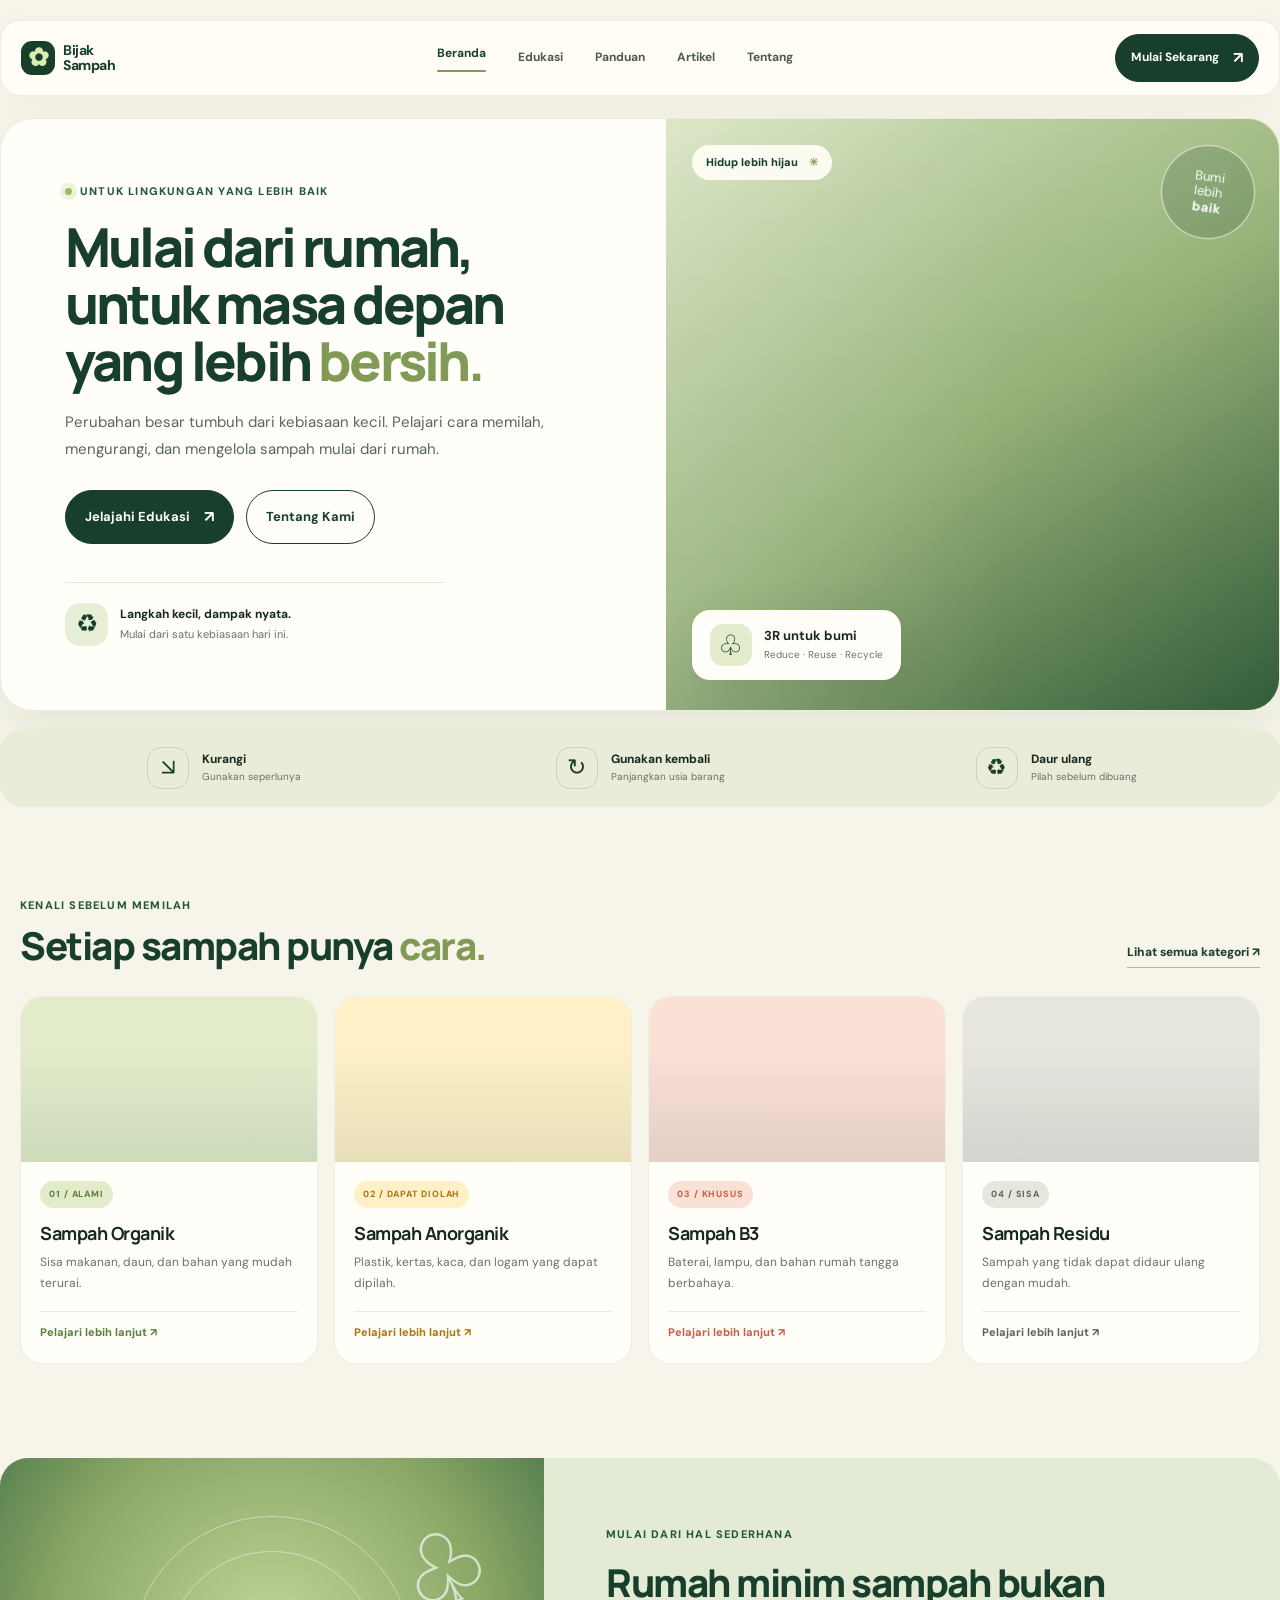
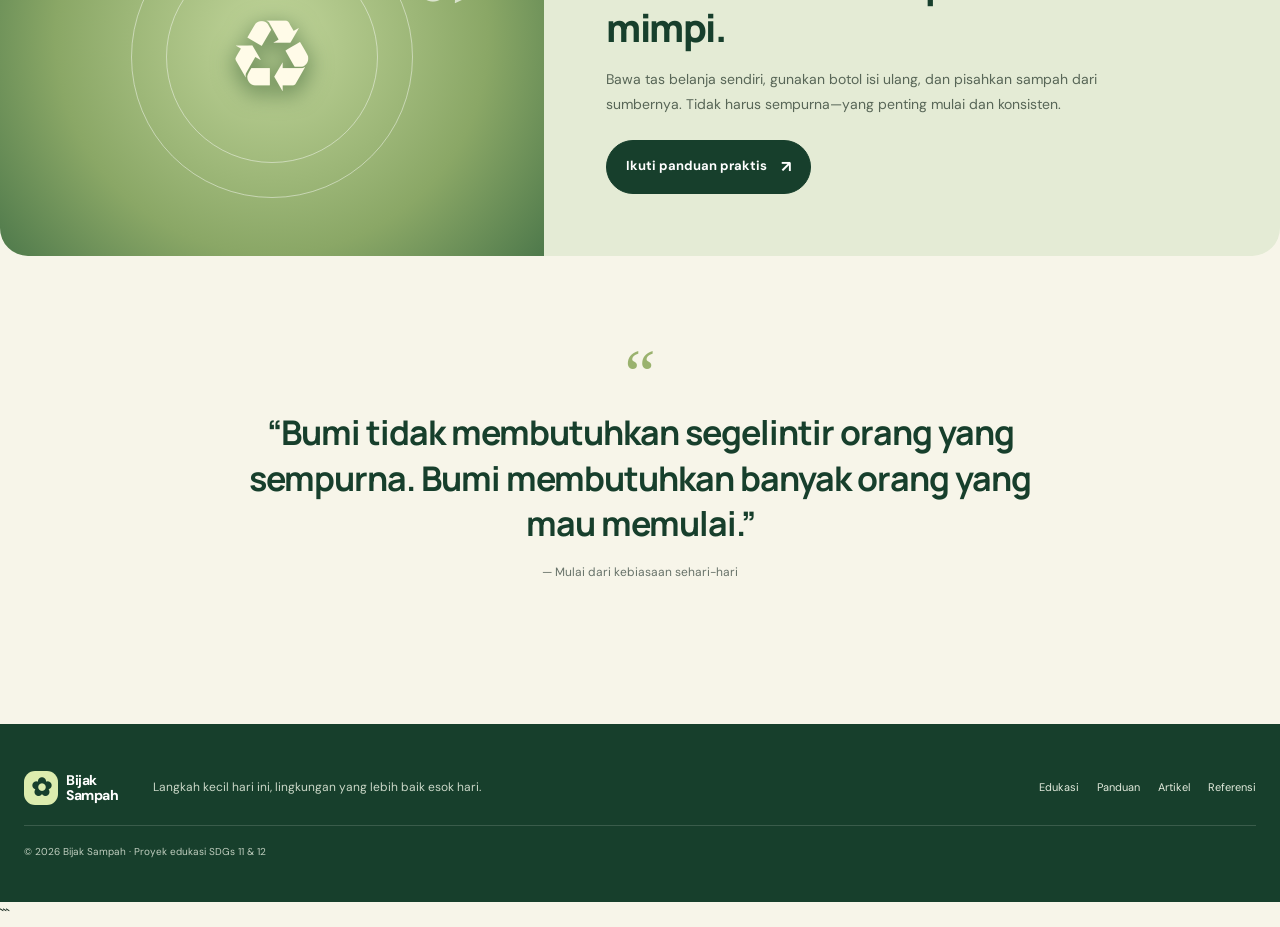
==== commit 69daecdc: "Update index.html" ====
--- a/index.html
+++ b/index.html
@@ -1,4 +1,3 @@
-```html
 <!DOCTYPE html>
 <html lang="id">
 
--- a/css/style.css
+++ b/css/style.css
@@ -1,7 +1,576 @@
 @import url('https://fonts.googleapis.com/css2?family=DM+Sans:wght@400;500;600;700&family=Manrope:wght@400;500;600;700;800&display=swap');
-:root{--forest:#173f2c;--forest2:#24583c;--leaf:#7e9d55;--lime:#d9e8ad;--cream:#f7f5e9;--paper:#fffef8;--ink:#17291f;--muted:#677269;--line:#e5e5d8;--coral:#e9896b;--gold:#efbd4d;--radius:24px;--shadow:0 18px 50px rgba(28,55,35,.08)}
-*{box-sizing:border-box}html{scroll-behavior:smooth}body{margin:0;background:var(--cream);color:var(--ink);font-family:'DM Sans',sans-serif;line-height:1.6}a{color:inherit;text-decoration:none}img{max-width:100%}.site-header{max-width:1320px;margin:20px auto 0;padding:13px 20px;background:rgba(255,254,248,.9);border:1px solid rgba(31,69,44,.08);border-radius:20px;display:flex;align-items:center;justify-content:space-between;gap:24px;box-shadow:0 8px 30px rgba(31,69,44,.04);position:relative;z-index:2}.brand{display:flex;align-items:center;gap:8px;color:var(--forest);font-size:14px;line-height:1.05;font-weight:700;letter-spacing:-.5px;flex-shrink:0}.brand b{font-weight:800}.brand-mark{width:34px;height:34px;display:grid;place-items:center;background:var(--forest);color:#dcecae;border-radius:11px;font-size:25px}.nav{display:flex;align-items:center;gap:clamp(12px,2.5vw,34px)}.nav a{font-size:12px;font-weight:700;color:#4b5b4f;transition:.2s}.nav a:hover,.nav a.active{color:var(--forest)}.nav a.active:after{content:'';display:block;height:2px;background:var(--leaf);margin-top:7px;border-radius:4px}.button{display:inline-flex;align-items:center;justify-content:center;gap:14px;background:var(--forest);color:white;border:1px solid var(--forest);padding:13px 19px;border-radius:999px;font-weight:700;font-size:13px;transition:transform .2s,background .2s;white-space:nowrap}.button:hover{transform:translateY(-2px);background:#2b6544}.button span{font-size:16px}.button-small{padding:10px 15px;font-size:12px}.button-outline{background:transparent;color:var(--forest)}.button-outline:hover{color:white}.hero,.page-hero,.section,.stats-row,.feature-band,.callout{max-width:1280px;margin-left:auto;margin-right:auto}.hero{margin-top:22px;display:grid;grid-template-columns:1.04fr .96fr;min-height:540px;background:var(--paper);border-radius:32px;overflow:hidden;box-shadow:var(--shadow);border:1px solid #ecebdc}.hero-copy{padding:clamp(32px,5vw,72px);display:flex;flex-direction:column;align-items:flex-start;justify-content:center}.eyebrow{display:inline-flex;align-items:center;gap:8px;font-size:11px;text-transform:uppercase;letter-spacing:1.2px;font-weight:800;color:var(--forest2);margin-bottom:18px}.dot{width:7px;height:7px;background:#9bbd65;border-radius:50%;box-shadow:0 0 0 5px #edf3db}.hero h1,.page-hero h1{font-family:Manrope,sans-serif;font-size:clamp(38px,4.2vw,64px);line-height:1.06;letter-spacing:-2.8px;margin:0 0 20px;color:var(--forest);font-weight:800}.hero h1 em,.page-hero h1 em,h2 em{font-style:normal;color:#819a55}.hero-copy>p,.page-hero p{font-size:15px;line-height:1.8;color:#59665b;max-width:500px;margin:0}.actions{display:flex;gap:12px;flex-wrap:wrap;margin-top:27px}.hero-note{display:flex;align-items:center;gap:12px;margin-top:38px;padding-top:20px;border-top:1px solid var(--line);width:100%;max-width:380px}.note-icon{display:grid;place-items:center;width:43px;height:43px;border-radius:15px;background:#e8efd7;color:var(--forest);font-size:25px}.hero-note b,.hero-note small{display:block}.hero-note b{font-size:12px}.hero-note small{font-size:11px;color:var(--muted);margin-top:2px}.hero-visual{position:relative;min-height:480px;overflow:hidden;background:linear-gradient(145deg,#dce8c6,#9db87c 52%,#355f3b)}.photo-main{position:absolute;inset:0;background:linear-gradient(180deg,rgba(24,62,39,.02),rgba(24,62,39,.1)),url('https://images.unsplash.com/photo-1441974231531-c6227db76b6e?auto=format&fit=crop&w=1400&q=85') center/cover}.hero-visual:after{content:'';position:absolute;inset:0;background:linear-gradient(90deg,rgba(247,245,233,.14),transparent 55%);pointer-events:none}.visual-label{position:absolute;top:26px;left:26px;z-index:1;background:rgba(255,254,248,.92);padding:9px 14px;border-radius:100px;font-size:11px;font-weight:800;color:var(--forest)}.visual-label span{color:#86a557;margin-left:8px}.floating-card{position:absolute;bottom:30px;left:26px;z-index:1;background:var(--paper);padding:14px 18px;border-radius:18px;display:flex;align-items:center;gap:12px;box-shadow:var(--shadow)}.mini-leaf{display:grid;place-items:center;width:42px;height:42px;border-radius:13px;background:#e3edce;font-size:28px;color:var(--forest)}.floating-card b,.floating-card small{display:block}.floating-card b{font-size:13px}.floating-card small{font-size:10px;color:var(--muted)}.round-stamp{position:absolute;z-index:1;right:24px;top:26px;width:94px;height:94px;display:grid;place-content:center;text-align:center;border:1px solid rgba(255,255,255,.7);border-radius:50%;color:white;font-size:13px;line-height:1.2;transform:rotate(8deg);background:rgba(23,63,44,.18);backdrop-filter:blur(6px)}.stats-row{display:grid;grid-template-columns:repeat(3,1fr);margin-top:18px;background:#e8ecd9;border-radius:22px;padding:18px 26px;gap:20px}.stats-row>div{display:flex;align-items:center;gap:13px;justify-content:center}.stat-icon{width:42px;height:42px;border:1px solid #c8d3b7;border-radius:14px;display:grid;place-items:center;color:var(--forest);font-size:23px}.stats-row b,.stats-row small{display:block}.stats-row b{font-size:12px}.stats-row small{font-size:10px;color:var(--muted)}.section{padding:84px 20px 12px}.section-head{display:flex;align-items:end;justify-content:space-between;gap:20px;margin-bottom:28px}.section-head .eyebrow{margin-bottom:10px}.section h2,.feature-copy h2,.callout h2{font-family:Manrope,sans-serif;font-size:clamp(28px,3vw,42px);letter-spacing:-1.5px;line-height:1.15;color:var(--forest);margin:0;font-weight:800}.text-link{font-size:12px;font-weight:800;color:var(--forest);border-bottom:1px solid #aab99a;padding-bottom:5px}.category-grid{display:grid;grid-template-columns:repeat(4,minmax(0,1fr));gap:16px}.category-card{border-radius:22px;overflow:hidden;border:1px solid rgba(30,58,38,.08);background:var(--paper);transition:transform .25s,box-shadow .25s;display:flex;flex-direction:column}.category-card:hover,.article-card:hover{transform:translateY(-5px);box-shadow:var(--shadow)}.organic{--tone:#e2eccb;--deep:#5d7f3e}.recycle{--tone:#fff0c8;--deep:#a97712}.hazard{--tone:#fbe0d6;--deep:#c65f47}.residual{--tone:#e6e6df;--deep:#5d655c}.category-image{height:165px;background-color:var(--tone);position:relative;overflow:hidden}.category-image:after{content:'';position:absolute;inset:0;background:linear-gradient(0deg,rgba(23,63,44,.1),transparent 70%)}.img-organic{background:var(--tone) url('https://images.unsplash.com/photo-1540420773420-3366772f4999?auto=format&fit=crop&w=700&q=80') center/cover}.img-recycle{background:var(--tone) url('https://images.unsplash.com/photo-1532996122724-e3c354a0b15b?auto=format&fit=crop&w=700&q=80') center/cover}.img-hazard{background:var(--tone) url('https://images.unsplash.com/photo-1605600659873-d808a13e4d9a?auto=format&fit=crop&w=700&q=80') center/cover}.img-residual{background:var(--tone) url('https://images.unsplash.com/photo-1604187351574-c75ca79f5807?auto=format&fit=crop&w=700&q=80') center/cover}.category-body{padding:19px 19px 21px;flex:1;display:flex;flex-direction:column;align-items:flex-start}.pill{font-size:9px;font-weight:800;letter-spacing:.9px;color:var(--deep);background:var(--tone);padding:6px 9px;border-radius:99px}.category-body h3{font-family:Manrope,sans-serif;font-size:18px;line-height:1.25;margin:14px 0 8px;letter-spacing:-.5px}.category-body p{font-size:12px;color:var(--muted);line-height:1.7;margin:0 0 18px}.card-link{margin-top:auto;font-size:11px;font-weight:800;color:var(--deep);padding-top:12px;border-top:1px solid rgba(30,58,38,.1);width:100%}.feature-band{margin-top:82px;display:grid;grid-template-columns:.85fr 1.15fr;min-height:310px;border-radius:28px;overflow:hidden;background:#e4ebd5}.feature-art{position:relative;overflow:hidden;background:radial-gradient(circle at 50% 45%,#c2d69b,#8aa766 62%,#4e794b)}.feature-art:before,.feature-art:after{content:'';position:absolute;border:1px solid rgba(255,255,255,.45);border-radius:50%;width:280px;height:280px;left:50%;top:50%;transform:translate(-50%,-50%)}.feature-art:after{width:210px;height:210px}.feature-orbit{position:absolute;z-index:1;left:50%;top:50%;transform:translate(-50%,-50%);font-size:100px;color:#fffbe8;text-shadow:0 6px 25px #466b3d}.feature-leaves{position:absolute;right:10%;top:8%;font-size:100px;color:rgba(255,255,255,.65);transform:rotate(-25deg)}.feature-copy{padding:clamp(30px,5vw,62px);align-self:center}.feature-copy p{font-size:14px;color:#586657;line-height:1.8;max-width:560px;margin:17px 0 23px}.quote-section{text-align:center;max-width:900px;padding-bottom:80px}.quote-mark{font-family:Georgia,serif;font-size:70px;color:#9ab26e;line-height:1}.quote-section blockquote{font-family:Manrope,sans-serif;font-size:clamp(23px,3vw,34px);font-weight:700;letter-spacing:-1px;line-height:1.35;color:var(--forest);margin:0 auto 16px;max-width:800px}.quote-section p{font-size:12px;color:var(--muted)}.footer{margin-top:50px;background:#173f2c;color:#f8f6e9;padding:42px max(24px,calc((100vw - 1240px)/2));display:grid;grid-template-columns:auto 1fr auto;align-items:center;gap:15px 35px}.footer .brand{color:#fff}.footer .brand-mark{background:#dcecae;color:var(--forest)}.footer p{font-size:12px;color:#cbd8c8}.footer-links{display:flex;gap:18px}.footer-links a{font-size:11px;color:#e3ebdd}.footer>small{grid-column:1/-1;border-top:1px solid rgba(255,255,255,.15);padding-top:18px;color:#c0cebf;font-size:10px}
-.page-hero{margin-top:22px;min-height:330px;padding:clamp(30px,5vw,64px);border-radius:30px;display:grid;grid-template-columns:1.2fr .8fr;align-items:center;gap:30px;background:var(--paper);overflow:hidden;box-shadow:var(--shadow);border:1px solid #ecebdc}.page-hero h1{font-size:clamp(36px,4vw,56px)}.page-hero p{max-width:620px}.page-hero-art{height:250px;border-radius:24px;position:relative;overflow:hidden;display:grid;place-items:center;background:linear-gradient(145deg,#dbe9c6,#a5c17f)}.page-hero-art:before,.page-hero-art:after{content:'';position:absolute;border:1px solid rgba(255,255,255,.65);width:230px;height:230px;border-radius:50%}.page-hero-art:after{width:170px;height:170px}.page-hero-art>span{position:absolute;bottom:18px;right:18px;font-size:12px;font-weight:800;color:var(--forest);text-align:right;line-height:1.4}.seedling,.jar,.earth-icon,.about-leaf{font-size:110px;line-height:1;color:var(--forest);text-shadow:0 8px 0 rgba(255,255,255,.2);z-index:1}.art-seedling{background:linear-gradient(145deg,#e9efce,#9ebc75)}.art-jar{background:linear-gradient(145deg,#f7e8bf,#b5c994)}.art-earth{background:linear-gradient(145deg,#d4e7d1,#79a57b)}.art-about{background:linear-gradient(145deg,#e8edcf,#a9c27e)}.section-tight{padding-top:45px}.filter-pills{display:flex;gap:8px;flex-wrap:wrap;margin-bottom:24px}.filter{border:1px solid #dfe4d5;border-radius:99px;padding:9px 15px;font-size:11px;font-weight:700;color:#536153;background:#fffdf6}.filter.active,.filter:hover{background:var(--forest);color:#fff;border-color:var(--forest)}.category-grid-large .category-image{height:185px}.category-grid-large .category-body h3{font-size:20px}.tip-box{margin-top:auto;padding:11px 12px;background:var(--tone);color:var(--deep);border-radius:12px;font-size:11px;line-height:1.5;width:100%}.callout{margin-top:65px;padding:27px 32px;display:flex;align-items:center;gap:20px;background:#e4ebd5;border-radius:23px}.callout-icon{width:50px;height:50px;border-radius:16px;background:#fffdf6;color:var(--forest);display:grid;place-items:center;font-size:25px;flex-shrink:0}.callout h2{font-size:23px}.callout p{font-size:12px;color:#647063;margin:5px 0 0}.callout .button{margin-left:auto}.steps-grid{display:grid;grid-template-columns:repeat(4,1fr);gap:16px}.step-card{position:relative;background:var(--paper);border:1px solid var(--line);border-radius:22px;padding:20px;min-height:280px;overflow:hidden}.step-number{font-size:11px;font-weight:800;color:#7c925d;letter-spacing:1px}.step-illustration{height:100px;display:grid;place-items:center;font-size:65px;margin:5px 0;color:var(--forest)}.step-bag{color:#cb9435}.step-jar{color:#71915b}.step-recycle{color:#3f7952}.step-plant{color:#829d54}.step-card h3{font-size:16px;line-height:1.3;margin:5px 0 8px}.step-card p{font-size:12px;line-height:1.7;color:var(--muted);margin:0 0 15px}.step-tag{font-size:10px;font-weight:700;color:var(--forest);background:#edf1e2;padding:7px 9px;border-radius:8px}.guide-band{margin-bottom:20px}.guide-art{background:radial-gradient(circle,#e3edca,#7d9f63)}.article-grid{display:grid;grid-template-columns:repeat(3,1fr);gap:18px}.article-card{background:var(--paper);border:1px solid var(--line);border-radius:22px;overflow:hidden;transition:.25s}.article-cover{height:220px;position:relative;display:flex;align-items:center;justify-content:center;overflow:hidden}.article-cover:before{content:'';position:absolute;inset:0;background-size:cover;background-position:center;opacity:.8;mix-blend-mode:multiply}.cover-food{background:#dce8bd}.cover-food:before{background-image:url('https://images.unsplash.com/photo-1547592180-85f173990554?auto=format&fit=crop&w=800&q=80')}.cover-plastic{background:#f4e1b6}.cover-plastic:before{background-image:url('https://images.unsplash.com/photo-1532996122724-e3c354a0b15b?auto=format&fit=crop&w=800&q=80')}.cover-community{background:#d4e5d0}.cover-community:before{background-image:url('https://images.unsplash.com/photo-1532996122724-e3c354a0b15b?auto=format&fit=crop&w=800&q=80')}.article-cover>span{position:absolute;top:16px;left:16px;background:rgba(255,254,248,.9);padding:7px 10px;border-radius:99px;font-size:10px;font-weight:800;color:var(--forest)}.cover-symbol{z-index:1;color:white;text-shadow:0 4px 20px rgba(0,0,0,.25);font-size:78px;opacity:.85}.article-content{padding:22px}.article-meta{font-size:9px;font-weight:800;letter-spacing:1px;color:#81915d}.article-content h3{font-family:Manrope,sans-serif;font-size:19px;line-height:1.35;letter-spacing:-.5px;margin:11px 0}.article-content p{font-size:12px;line-height:1.8;color:var(--muted);margin:0 0 18px}.section-intro{max-width:330px;color:var(--muted);font-size:12px}.team-grid{display:grid;grid-template-columns:repeat(4,1fr);gap:15px}.team-card{text-align:center;background:var(--paper);border:1px solid var(--line);border-radius:20px;padding:25px 15px}.avatar{width:78px;height:78px;margin:0 auto 15px;border-radius:50%;display:grid;place-items:center;font-family:Manrope,sans-serif;font-size:30px;font-weight:800;color:var(--forest);border:5px solid white;box-shadow:0 0 0 1px var(--line)}.avatar-a{background:#dce9c5}.avatar-b{background:#f6dfb2}.avatar-c{background:#f4d6cc}.avatar-d{background:#d7e4d8}.team-card h3{font-size:14px;margin:0 0 4px}.team-card p{font-size:11px;color:var(--muted);margin:0 0 12px}.team-card>span{display:inline-block;background:#edf1e2;color:var(--forest);font-size:10px;padding:6px 9px;border-radius:8px}.references{padding-top:45px;padding-bottom:50px}.reference-row{display:flex;align-items:center;gap:18px;padding:19px 4px;border-bottom:1px solid var(--line)}.reference-number{font-size:12px;color:#82965e;font-weight:800}.reference-row>span:nth-child(2){flex:1}.reference-row b,.reference-row small{display:block}.reference-row b{font-size:13px}.reference-row small{font-size:11px;color:var(--muted);margin-top:3px}.external{font-size:18px;color:var(--forest)}
-@media(max-width:1000px){.site-header{margin:12px 14px 0;gap:15px}.nav{gap:15px}.nav a{font-size:11px}.hero,.page-hero,.stats-row,.feature-band,.callout{margin-left:14px;margin-right:14px}.hero{min-height:470px}.hero-copy{padding:35px}.hero-visual{min-height:440px}.category-grid{grid-template-columns:repeat(2,minmax(0,1fr))}.steps-grid{grid-template-columns:repeat(2,1fr)}.category-image{height:190px}.footer{padding-left:25px;padding-right:25px}.team-grid{grid-template-columns:repeat(2,1fr)}}
-@media(max-width:680px){.site-header{border-radius:17px;padding:12px 14px;flex-wrap:wrap;gap:12px}.brand{font-size:12px}.brand-mark{width:30px;height:30px;font-size:22px}.nav{order:3;width:100%;justify-content:space-between;gap:8px;border-top:1px solid var(--line);padding-top:10px}.nav a{font-size:10px}.nav a.active:after{margin-top:4px}.button-small{font-size:10px;padding:9px 12px}.hero{grid-template-columns:1fr;margin-top:14px;border-radius:24px}.hero-copy{padding:30px 25px}.hero h1{font-size:43px;letter-spacing:-2px}.hero-copy>p{font-size:13px}.hero-visual{min-height:310px}.round-stamp{width:76px;height:76px;font-size:11px}.stats-row{grid-template-columns:1fr;gap:13px;padding:18px;margin-top:12px}.stats-row>div{justify-content:flex-start}.section{padding:58px 16px 0}.section-head{align-items:flex-start;flex-direction:column;gap:13px}.section h2,.feature-copy h2{font-size:31px}.category-grid,.category-grid-large,.article-grid{grid-template-columns:1fr}.category-image,.category-grid-large .category-image{height:210px}.category-body{padding:19px}.feature-band{grid-template-columns:1fr;margin-top:55px;border-radius:23px}.feature-art{min-height:210px}.feature-copy{padding:30px 25px}.quote-section{padding-bottom:45px}.quote-section blockquote{font-size:24px}.footer{grid-template-columns:1fr;gap:12px;margin-top:30px;padding:30px 22px}.footer-links{flex-wrap:wrap}.footer>small{grid-column:auto}.page-hero{grid-template-columns:1fr;margin:14px;border-radius:24px;padding:30px 24px;gap:22px}.page-hero h1{font-size:39px;letter-spacing:-2px}.page-hero p{font-size:13px}.page-hero-art{height:210px}.section-tight{padding-top:28px}.callout{margin:42px 14px 0;padding:22px;align-items:flex-start;flex-wrap:wrap}.callout h2{font-size:21px}.callout .button{margin-left:0}.steps-grid{grid-template-columns:1fr}.step-card{min-height:unset}.step-illustration{height:80px}.article-cover{height:230px}.team-grid{grid-template-columns:repeat(2,minmax(0,1fr));gap:10px}.team-card{padding:18px 9px}.avatar{width:64px;height:64px;font-size:24px}.team-card h3{font-size:12px}.team-card>span{font-size:9px}.reference-row{gap:12px}.reference-row b{font-size:12px}.reference-row small{font-size:10px}}
-@media(prefers-reduced-motion:reduce){html{scroll-behavior:auto}*,*:before,*:after{transition:none!important}}
+
+:root {
+    --forest:#173f2c;
+    --forest2:#24583c;
+    --leaf:#7e9d55;
+    --lime:#d9e8ad;
+    --cream:#f7f5e9;
+    --paper:#fffef8;
+    --ink:#17291f;
+    --muted:#677269;
+    --line:#e5e5d8;
+    --coral:#e9896b;
+    --gold:#efbd4d;
+    --radius:24px;
+    --shadow:0 18px 50px rgba(28,55,35,.08);
+}
+
+* { box-sizing:border-box; }
+html { scroll-behavior:smooth; }
+
+body {
+    margin:0;
+    background:var(--cream);
+    color:var(--ink);
+    font-family:'DM Sans',sans-serif;
+    line-height:1.6;
+}
+
+a { color:inherit; text-decoration:none; }
+img { max-width:100%; }
+
+.site-header {
+    max-width:1320px;
+    margin:20px auto 0;
+    padding:13px 20px;
+    background:rgba(255,254,248,.9);
+    border:1px solid rgba(31,69,44,.08);
+    border-radius:20px;
+    display:flex;
+    align-items:center;
+    justify-content:space-between;
+    gap:24px;
+    box-shadow:0 8px 30px rgba(31,69,44,.04);
+    position:relative;
+    z-index:2;
+}
+
+.brand {
+    display:flex;
+    align-items:center;
+    gap:8px;
+    color:var(--forest);
+    font-size:14px;
+    line-height:1.05;
+    font-weight:700;
+    letter-spacing:-.5px;
+    flex-shrink:0;
+}
+
+.brand b { font-weight:800; }
+
+.brand-mark {
+    width:34px;
+    height:34px;
+    display:grid;
+    place-items:center;
+    background:var(--forest);
+    color:#dcecae;
+    border-radius:11px;
+    font-size:25px;
+}
+
+.nav {
+    display:flex;
+    align-items:center;
+    gap:clamp(12px,2.5vw,34px);
+}
+
+.nav a {
+    font-size:12px;
+    font-weight:700;
+    color:#4b5b4f;
+    transition:.2s;
+}
+
+.nav a:hover,.nav a.active { color:var(--forest); }
+
+.nav a.active:after {
+    content:'';
+    display:block;
+    height:2px;
+    background:var(--leaf);
+    margin-top:7px;
+    border-radius:4px;
+}
+
+.button {
+    display:inline-flex;
+    align-items:center;
+    justify-content:center;
+    gap:14px;
+    background:var(--forest);
+    color:white;
+    border:1px solid var(--forest);
+    padding:13px 19px;
+    border-radius:999px;
+    font-weight:700;
+    font-size:13px;
+    transition:transform .2s,background .2s;
+    white-space:nowrap;
+}
+
+.button:hover {
+    transform:translateY(-2px);
+    background:#2b6544;
+}
+
+.button span { font-size:16px; }
+.button-small { padding:10px 15px; font-size:12px; }
+.button-outline { background:transparent; color:var(--forest); }
+.button-outline:hover { color:white; }
+
+.hero,.page-hero,.section,.stats-row,.feature-band,.callout {
+    max-width:1280px;
+    margin-left:auto;
+    margin-right:auto;
+}
+
+.hero {
+    margin-top:22px;
+    display:grid;
+    grid-template-columns:1.04fr .96fr;
+    min-height:540px;
+    background:var(--paper);
+    border-radius:32px;
+    overflow:hidden;
+    box-shadow:var(--shadow);
+    border:1px solid #ecebdc;
+}
+
+.hero-copy {
+    padding:clamp(32px,5vw,72px);
+    display:flex;
+    flex-direction:column;
+    align-items:flex-start;
+    justify-content:center;
+}
+
+.eyebrow {
+    display:inline-flex;
+    align-items:center;
+    gap:8px;
+    font-size:11px;
+    text-transform:uppercase;
+    letter-spacing:1.2px;
+    font-weight:800;
+    color:var(--forest2);
+    margin-bottom:18px;
+}
+
+.dot {
+    width:7px;
+    height:7px;
+    background:#9bbd65;
+    border-radius:50%;
+    box-shadow:0 0 0 5px #edf3db;
+}
+
+.hero h1,.page-hero h1 {
+    font-family:Manrope,sans-serif;
+    font-size:clamp(38px,4.2vw,64px);
+    line-height:1.06;
+    letter-spacing:-2.8px;
+    margin:0 0 20px;
+    color:var(--forest);
+    font-weight:800;
+}
+
+.hero h1 em,.page-hero h1 em,h2 em {
+    font-style:normal;
+    color:#819a55;
+}
+
+.hero-copy>p,.page-hero p {
+    font-size:15px;
+    line-height:1.8;
+    color:#59665b;
+    max-width:500px;
+    margin:0;
+}
+
+.actions {
+    display:flex;
+    gap:12px;
+    flex-wrap:wrap;
+    margin-top:27px;
+}
+
+.hero-note {
+    display:flex;
+    align-items:center;
+    gap:12px;
+    margin-top:38px;
+    padding-top:20px;
+    border-top:1px solid var(--line);
+    width:100%;
+    max-width:380px;
+}
+
+.note-icon {
+    display:grid;
+    place-items:center;
+    width:43px;
+    height:43px;
+    border-radius:15px;
+    background:#e8efd7;
+    color:var(--forest);
+    font-size:25px;
+}
+
+.hero-note b,.hero-note small { display:block; }
+.hero-note b { font-size:12px; }
+
+.hero-note small {
+    font-size:11px;
+    color:var(--muted);
+    margin-top:2px;
+}
+
+.hero-visual {
+    position:relative;
+    min-height:480px;
+    overflow:hidden;
+    background:linear-gradient(145deg,#dce8c6,#9db87c 52%,#355f3b);
+}
+
+.photo-main {
+    position:absolute;
+    inset:0;
+    background:linear-gradient(180deg,rgba(24,62,39,.02),rgba(24,62,39,.1)),url('https://images.unsplash.com/photo-1441974231531-c6227db76b6e?auto=format&fit=crop&w=1400&q=85') center/cover;
+}
+
+.hero-visual:after {
+    content:'';
+    position:absolute;
+    inset:0;
+    background:linear-gradient(90deg,rgba(247,245,233,.14),transparent 55%);
+    pointer-events:none;
+}
+
+.visual-label {
+    position:absolute;
+    top:26px;
+    left:26px;
+    z-index:1;
+    background:rgba(255,254,248,.92);
+    padding:9px 14px;
+    border-radius:100px;
+    font-size:11px;
+    font-weight:800;
+    color:var(--forest);
+}
+
+.visual-label span { color:#86a557; margin-left:8px; }
+
+.floating-card {
+    position:absolute;
+    bottom:30px;
+    left:26px;
+    z-index:1;
+    background:var(--paper);
+    padding:14px 18px;
+    border-radius:18px;
+    display:flex;
+    align-items:center;
+    gap:12px;
+    box-shadow:var(--shadow);
+}
+
+.mini-leaf {
+    display:grid;
+    place-items:center;
+    width:42px;
+    height:42px;
+    border-radius:13px;
+    background:#e3edce;
+    font-size:28px;
+    color:var(--forest);
+}
+
+.floating-card b,.floating-card small { display:block; }
+.floating-card b { font-size:13px; }
+
+.floating-card small {
+    font-size:10px;
+    color:var(--muted);
+}
+
+.round-stamp {
+    position:absolute;
+    z-index:1;
+    right:24px;
+    top:26px;
+    width:94px;
+    height:94px;
+    display:grid;
+    place-content:center;
+    text-align:center;
+    border:1px solid rgba(255,255,255,.7);
+    border-radius:50%;
+    color:white;
+    font-size:13px;
+    line-height:1.2;
+    transform:rotate(8deg);
+    background:rgba(23,63,44,.18);
+    backdrop-filter:blur(6px);
+}
+
+.stats-row {
+    display:grid;
+    grid-template-columns:repeat(3,1fr);
+    margin-top:18px;
+    background:#e8ecd9;
+    border-radius:22px;
+    padding:18px 26px;
+    gap:20px;
+}
+
+.stats-row>div {
+    display:flex;
+    align-items:center;
+    gap:13px;
+    justify-content:center;
+}
+
+.stat-icon {
+    width:42px;
+    height:42px;
+    border:1px solid #c8d3b7;
+    border-radius:14px;
+    display:grid;
+    place-items:center;
+    color:var(--forest);
+    font-size:23px;
+}
+
+.stats-row b,.stats-row small { display:block; }
+.stats-row b { font-size:12px; }
+
+.stats-row small {
+    font-size:10px;
+    color:var(--muted);
+}
+
+.section { padding:84px 20px 12px; }
+
+.section-head {
+    display:flex;
+    align-items:end;
+    justify-content:space-between;
+    gap:20px;
+    margin-bottom:28px;
+}
+
+.section-head .eyebrow { margin-bottom:10px; }
+
+.section h2,.feature-copy h2,.callout h2 {
+    font-family:Manrope,sans-serif;
+    font-size:clamp(28px,3vw,42px);
+    letter-spacing:-1.5px;
+    line-height:1.15;
+    color:var(--forest);
+    margin:0;
+    font-weight:800;
+}
+
+.text-link {
+    font-size:12px;
+    font-weight:800;
+    color:var(--forest);
+    border-bottom:1px solid #aab99a;
+    padding-bottom:5px;
+}
+
+.category-grid {
+    display:grid;
+    grid-template-columns:repeat(4,minmax(0,1fr));
+    gap:16px;
+}
+
+.category-card {
+    border-radius:22px;
+    overflow:hidden;
+    border:1px solid rgba(30,58,38,.08);
+    background:var(--paper);
+    transition:transform .25s,box-shadow .25s;
+    display:flex;
+    flex-direction:column;
+}
+
+.category-card:hover,.article-card:hover {
+    transform:translateY(-5px);
+    box-shadow:var(--shadow);
+}
+
+.organic { --tone:#e2eccb; --deep:#5d7f3e; }
+.recycle { --tone:#fff0c8; --deep:#a97712; }
+.hazard { --tone:#fbe0d6; --deep:#c65f47; }
+.residual { --tone:#e6e6df; --deep:#5d655c; }
+
+.category-image {
+    height:165px;
+    background-color:var(--tone);
+    position:relative;
+    overflow:hidden;
+}
+
+.category-image:after {
+    content:'';
+    position:absolute;
+    inset:0;
+    background:linear-gradient(0deg,rgba(23,63,44,.1),transparent 70%);
+}
+
+.img-organic { background:var(--tone) url('https://images.unsplash.com/photo-1540420773420-3366772f4999?auto=format&fit=crop&w=700&q=80') center/cover; }
+.img-recycle { background:var(--tone) url('https://images.unsplash.com/photo-1532996122724-e3c354a0b15b?auto=format&fit=crop&w=700&q=80') center/cover; }
+.img-hazard { background:var(--tone) url('https://images.unsplash.com/photo-1605600659873-d808a13e4d9a?auto=format&fit=crop&w=700&q=80') center/cover; }
+.img-residual { background:var(--tone) url('https://images.unsplash.com/photo-1604187351574-c75ca79f5807?auto=format&fit=crop&w=700&q=80') center/cover; }
+
+.category-body {
+    padding:19px 19px 21px;
+    flex:1;
+    display:flex;
+    flex-direction:column;
+    align-items:flex-start;
+}
+
+.pill {
+    font-size:9px;
+    font-weight:800;
+    letter-spacing:.9px;
+    color:var(--deep);
+    background:var(--tone);
+    padding:6px 9px;
+    border-radius:99px;
+}
+
+.category-body h3 {
+    font-family:Manrope,sans-serif;
+    font-size:18px;
+    line-height:1.25;
+    margin:14px 0 8px;
+    letter-spacing:-.5px;
+}
+
+.category-body p {
+    font-size:12px;
+    color:var(--muted);
+    line-height:1.7;
+    margin:0 0 18px;
+}
+
+.card-link {
+    margin-top:auto;
+    font-size:11px;
+    font-weight:800;
+    color:var(--deep);
+    padding-top:12px;
+    border-top:1px solid rgba(30,58,38,.1);
+    width:100%;
+}
+
+.feature-band {
+    margin-top:82px;
+    display:grid;
+    grid-template-columns:.85fr 1.15fr;
+    min-height:310px;
+    border-radius:28px;
+    overflow:hidden;
+    background:#e4ebd5;
+}
+
+.feature-art {
+    position:relative;
+    overflow:hidden;
+    background:radial-gradient(circle at 50% 45%,#c2d69b,#8aa766 62%,#4e794b);
+}
+
+.feature-art:before,.feature-art:after {
+    content:'';
+    position:absolute;
+    border:1px solid rgba(255,255,255,.45);
+    border-radius:50%;
+    width:280px;
+    height:280px;
+    left:50%;
+    top:50%;
+    transform:translate(-50%,-50%);
+}
+
+.feature-art:after { width:210px; height:210px; }
+
+.feature-orbit {
+    position:absolute;
+    z-index:1;
+    left:50%;
+    top:50%;
+    transform:translate(-50%,-50%);
+    font-size:100px;
+    color:#fffbe8;
+    text-shadow:0 6px 25px #466b3d;
+}
+
+.feature-leaves {
+    position:absolute;
+    right:10%;
+    top:8%;
+    font-size:100px;
+    color:rgba(255,255,255,.65);
+    transform:rotate(-25deg);
+}
+
+.feature-copy {
+    padding:clamp(30px,5vw,62px);
+    align-self:center;
+}
+
+.feature-copy p {
+    font-size:14px;
+    color:#586657;
+    line-height:1.8;
+    max-width:560px;
+    margin:17px 0 23px;
+}
+
+.quote-section { text-align:center; max-width:900px; padding-bottom:80px; }
+.quote-mark { font-family:Georgia,serif; font-size:70px; color:#9ab26e; line-height:1; }
+
+.quote-section blockquote {
+    font-family:Manrope,sans-serif;
+    font-size:clamp(23px,3vw,34px);
+    font-weight:700;
+    letter-spacing:-1px;
+    line-height:1.35;
+    color:var(--forest);
+    margin:0 auto 16px;
+    max-width:800px;
+}
+
+.quote-section p { font-size:12px; color:var(--muted); }
+
+.footer {
+    margin-top:50px;
+    background:#173f2c;
+    color:#f8f6e9;
+    padding:42px max(24px,calc((100vw - 1240px)/2));
+    display:grid;
+    grid-template-columns:auto 1fr auto;
+    align-items:center;
+    gap:15px 35px;
+}
+
+.footer .brand { color:#fff; }
+.footer .brand-mark { background:#dcecae; color:var(--forest); }
+.footer p { font-size:12px; color:#cbd8c8; }
+.footer-links { display:flex; gap:18px; }
+.footer-links a { font-size:11px; color:#e3ebdd; }
+
+.footer>small {
+    grid-column:1/-1;
+    border-top:1px solid rgba(255,255,255,.15);
+    padding-top:18px;
+    color:#c0cebf;
+    font-size:10px;
+}
